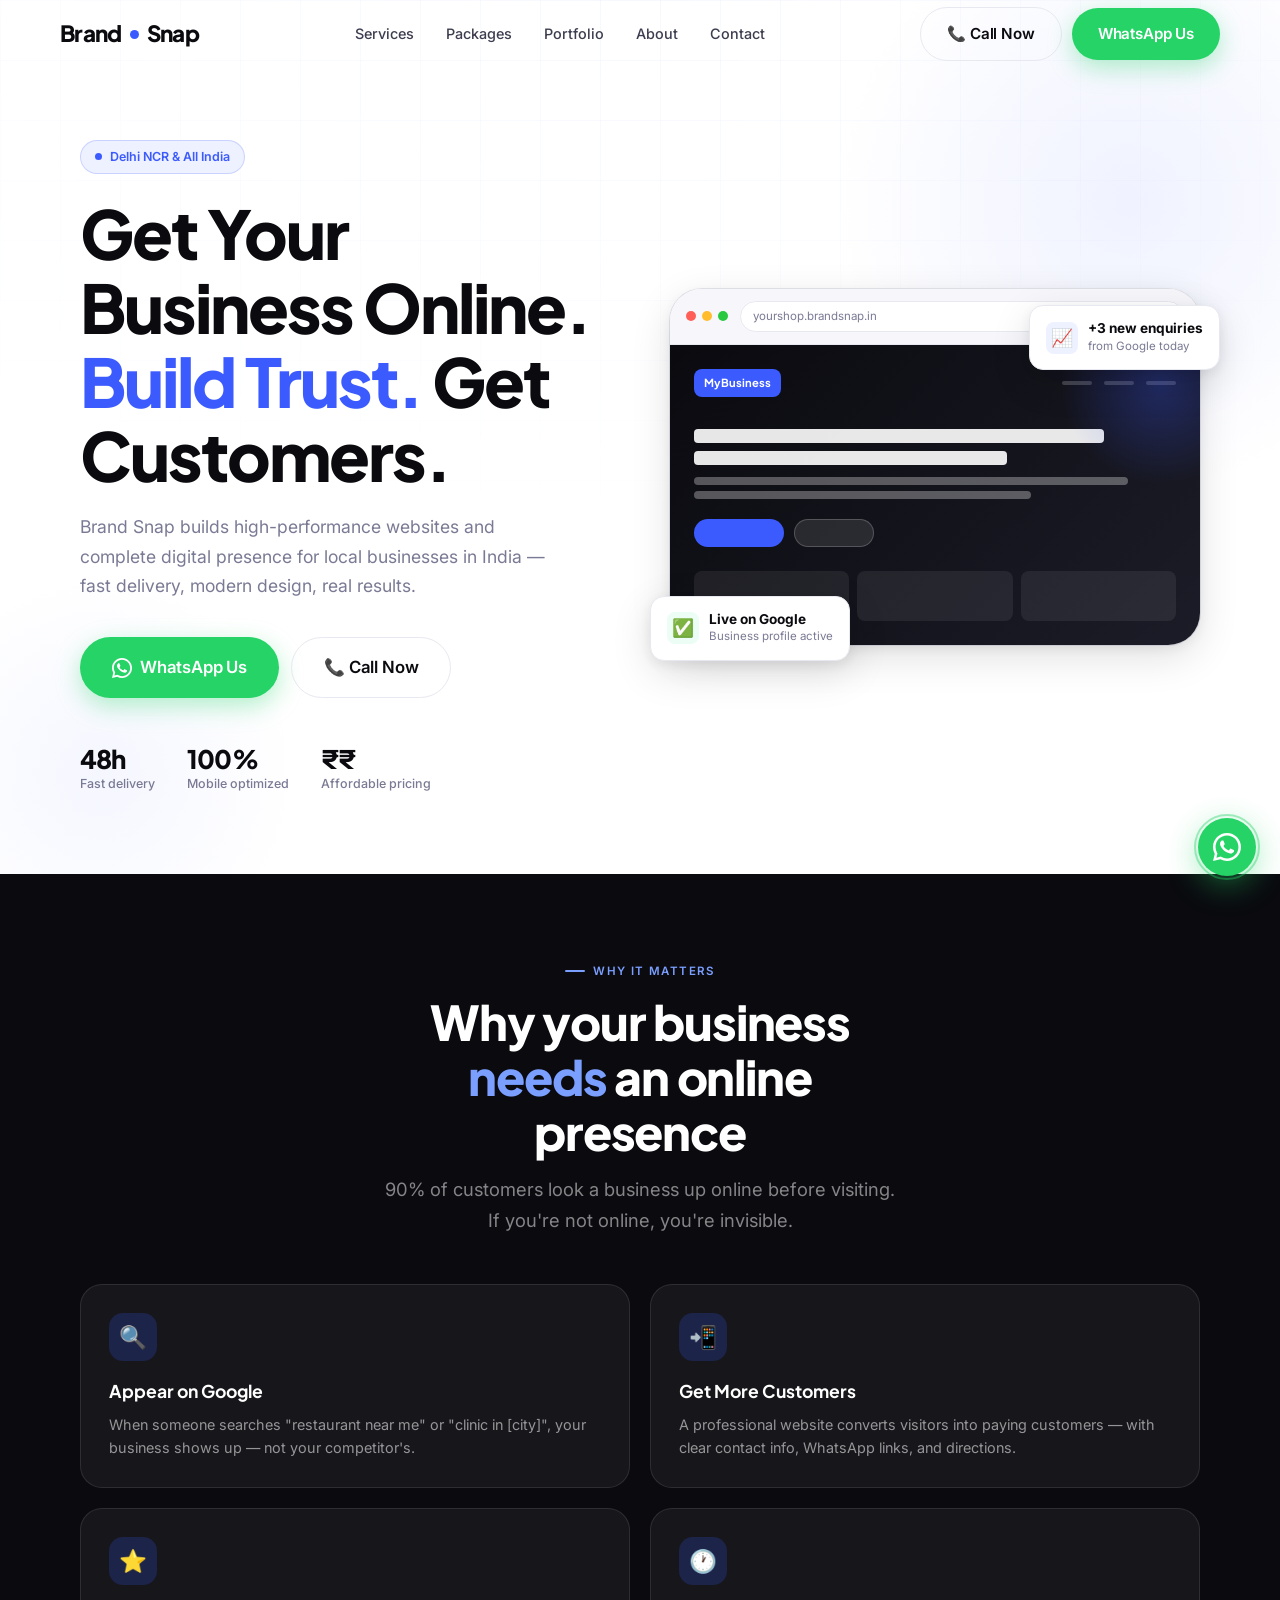
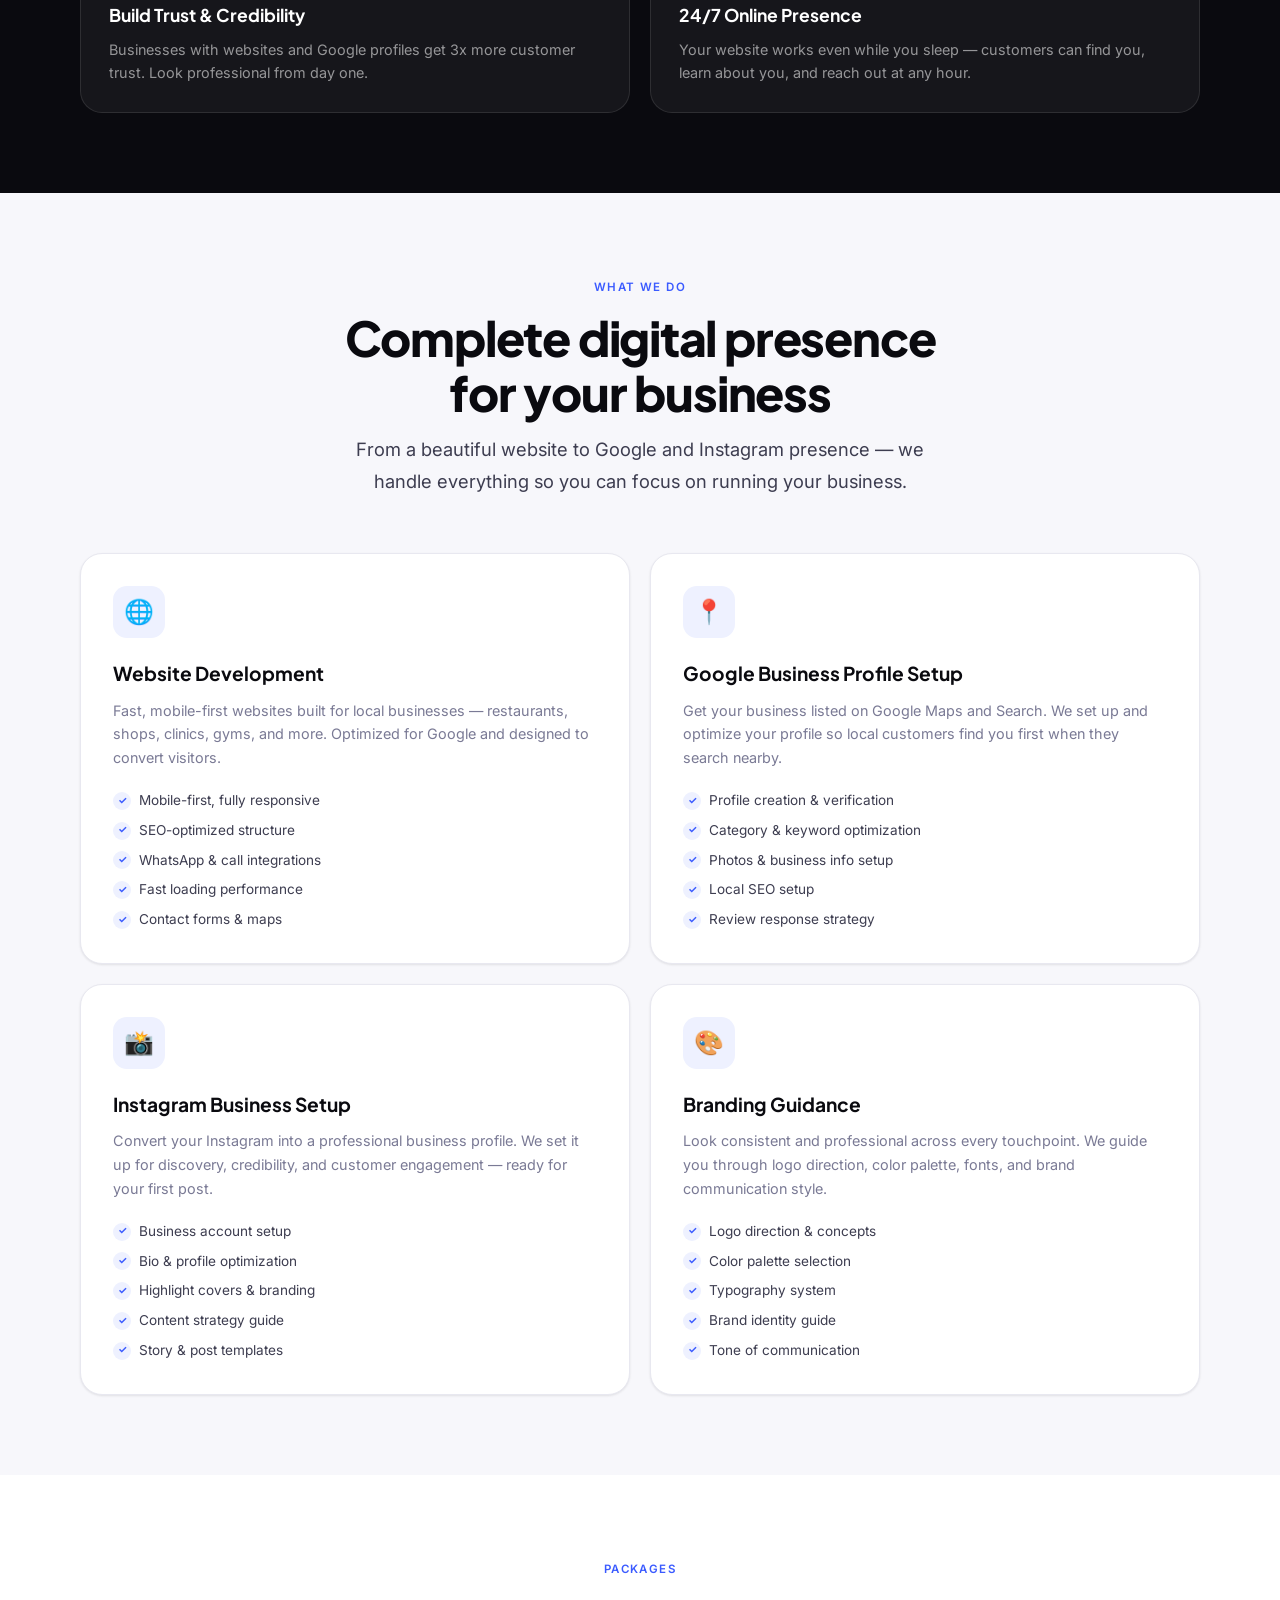
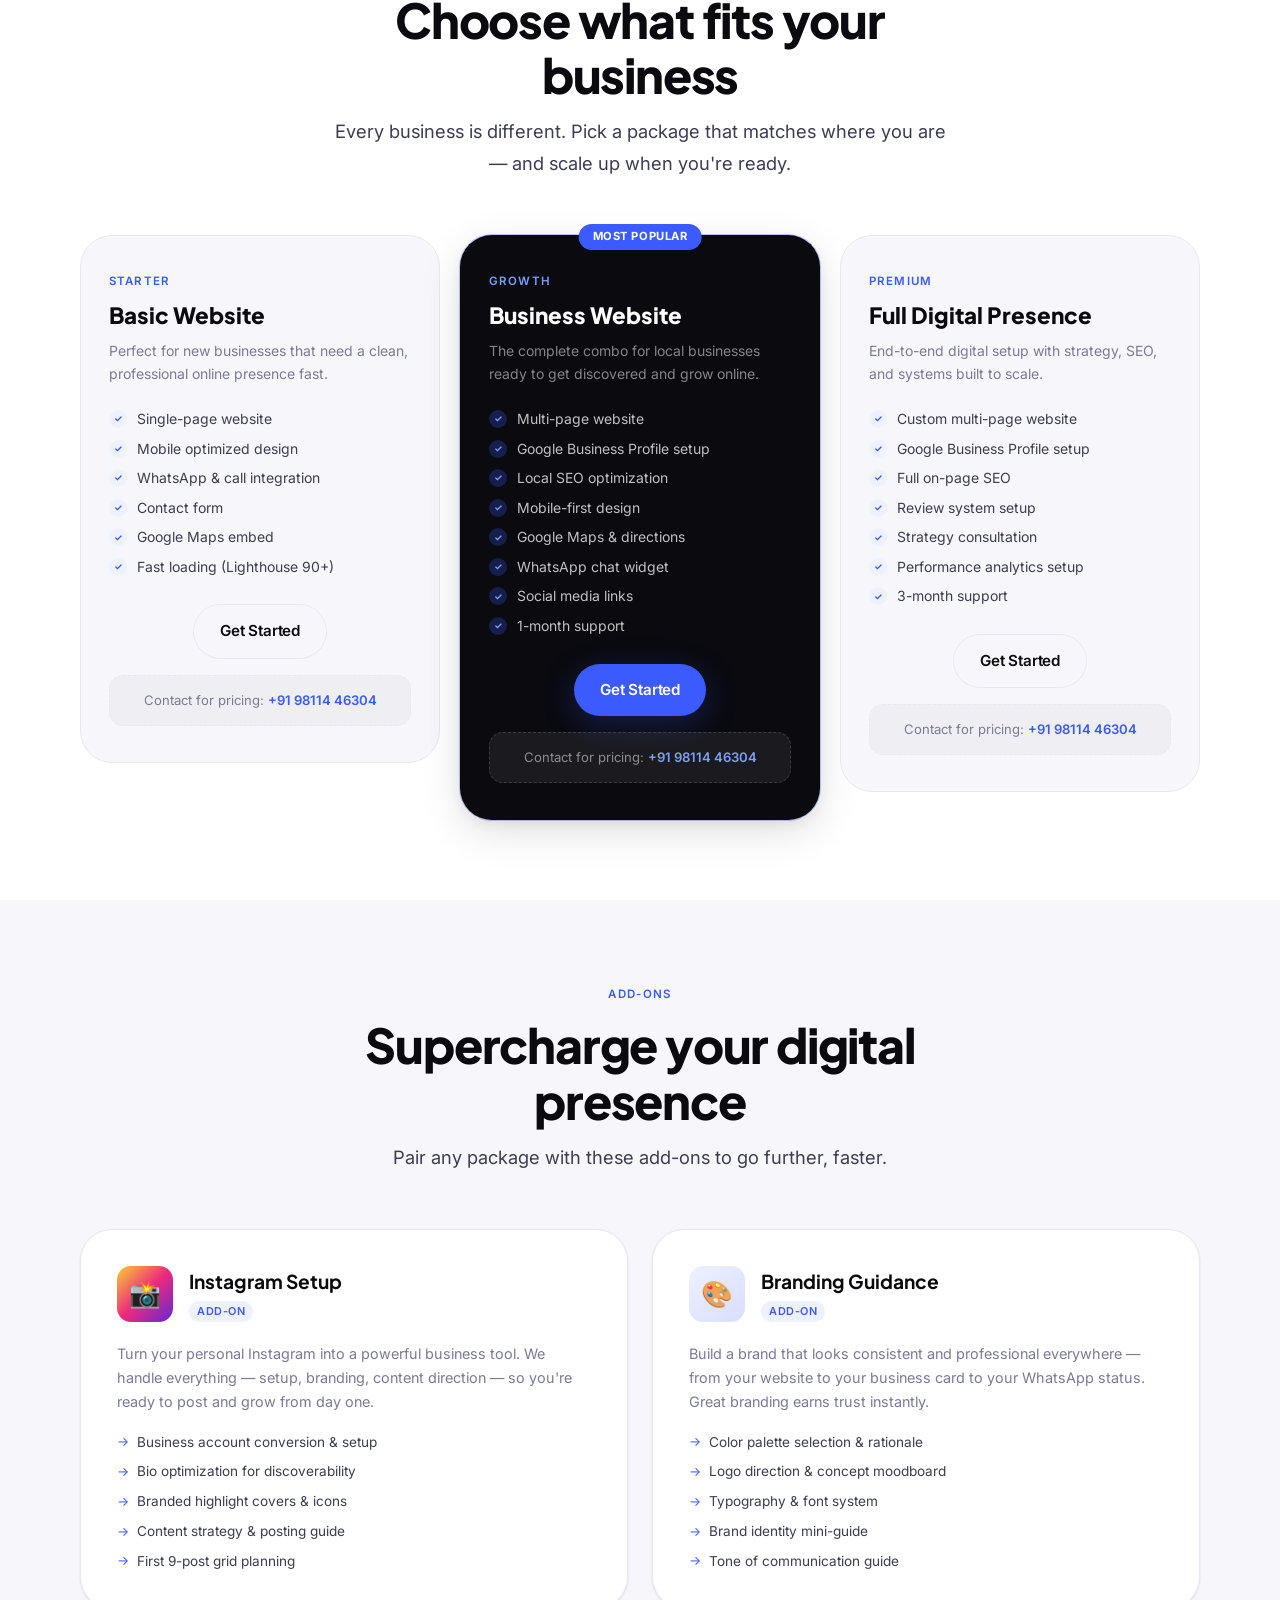
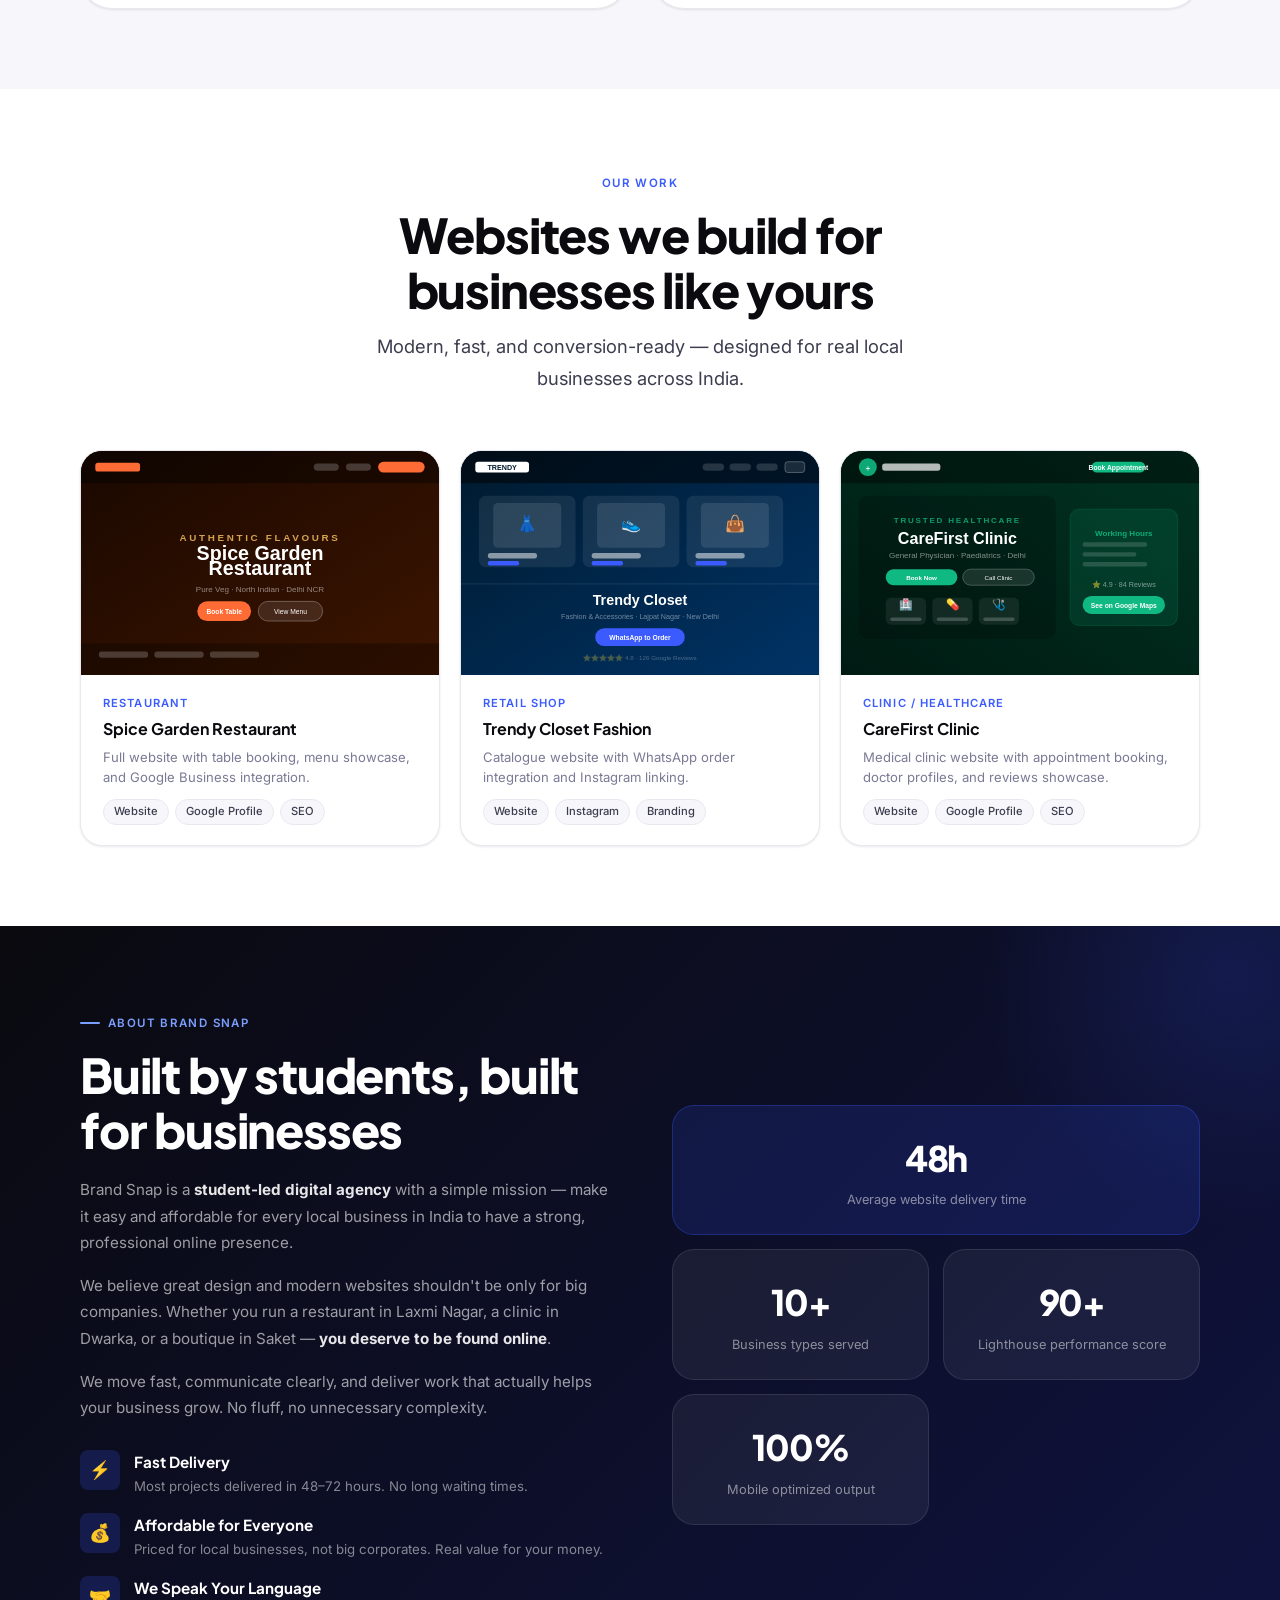
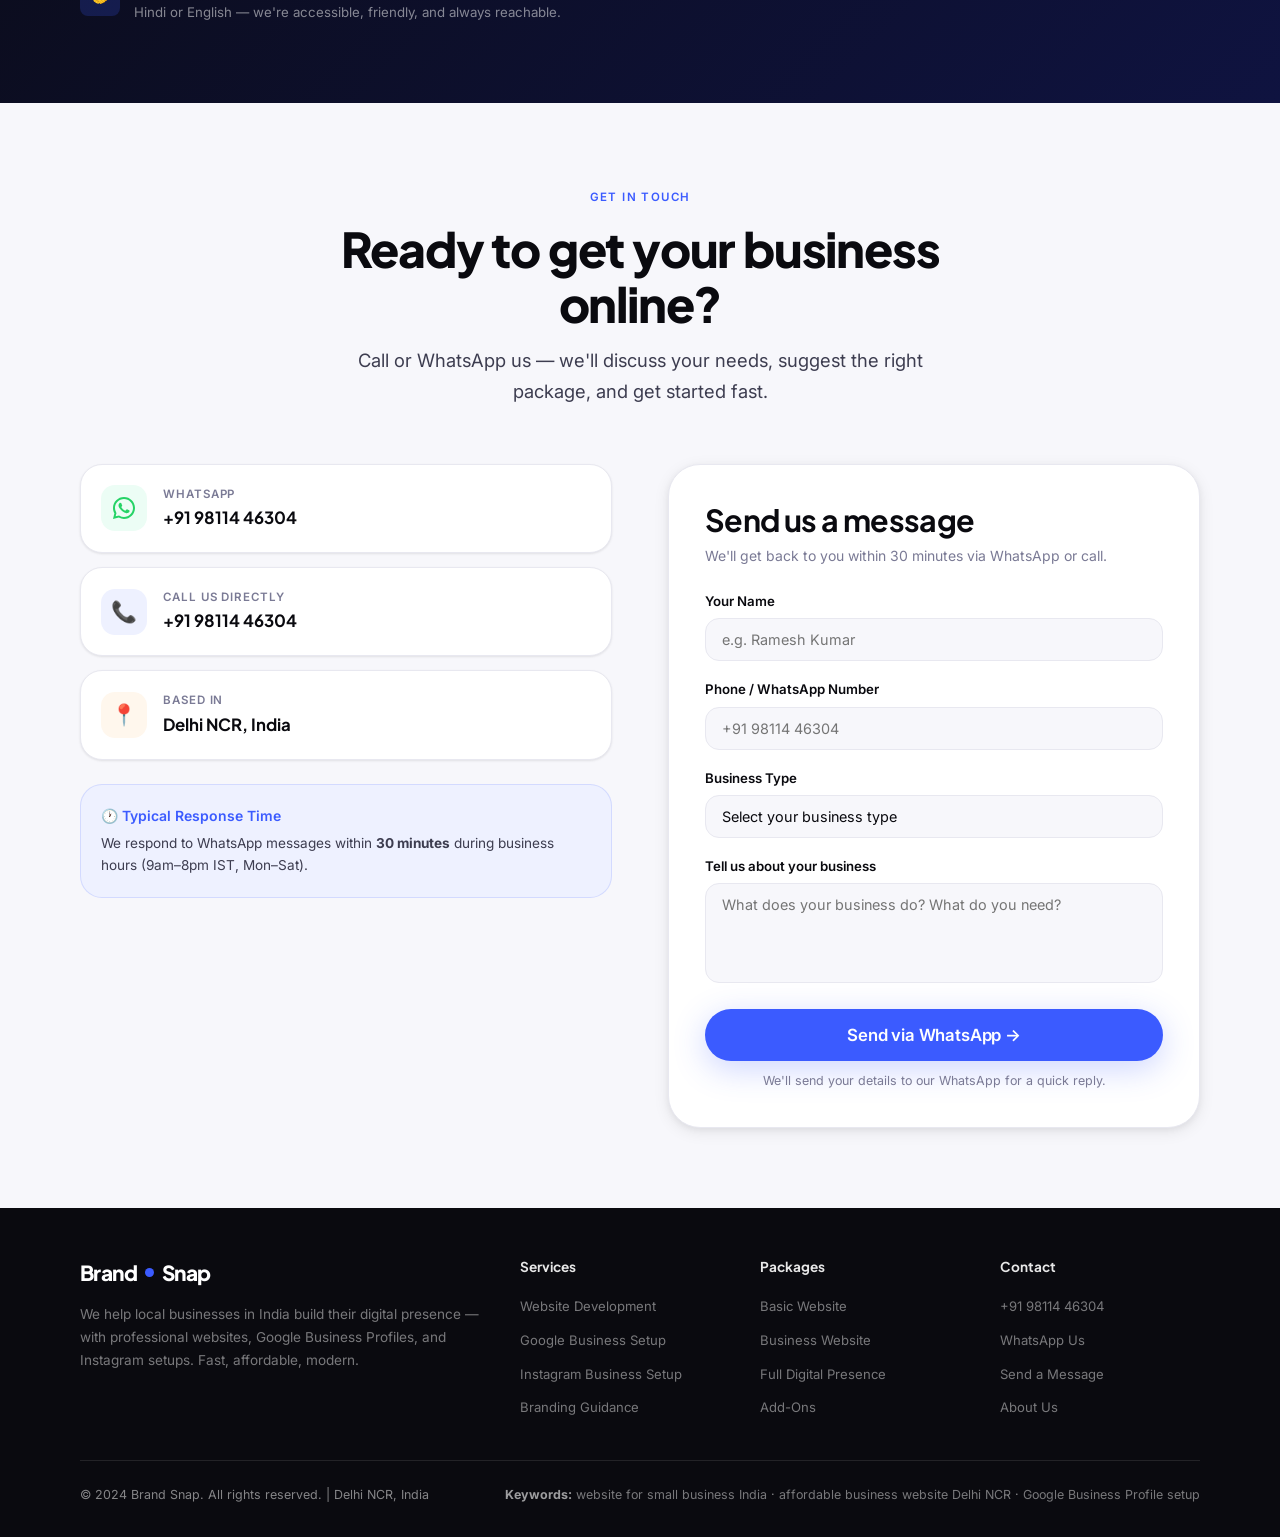
==== index.html @ 5f02658b "initial commit" ====
<!DOCTYPE html>
<html lang="en">
<head>
  <meta charset="UTF-8" />
  <meta name="viewport" content="width=device-width, initial-scale=1.0" />
  <meta http-equiv="X-UA-Compatible" content="IE=edge" />

  <!-- SEO Meta Tags -->
  <title>Brand Snap | Affordable Websites & Digital Presence for Local Businesses in India</title>
  <meta name="description" content="Brand Snap builds high-performance websites, Google Business Profiles, and Instagram setups for local businesses in Delhi NCR and across India. Affordable, fast, and modern. Call +91 98114 46304." />
  <meta name="keywords" content="website for small business India, affordable business website Delhi NCR, create website for shop online India, Google business profile setup service, Instagram setup for business India, local business website agency, website design Delhi, small business website India" />
  <meta name="author" content="Brand Snap" />
  <meta name="robots" content="index, follow" />
  <link rel="canonical" href="https://brandsnap.in/" />

  <!-- Open Graph -->
  <meta property="og:title" content="Brand Snap | Websites & Digital Presence for Local Businesses" />
  <meta property="og:description" content="Get your business online with a professional website, Google Business Profile, and Instagram setup. Serving local businesses across India." />
  <meta property="og:type" content="website" />
  <meta property="og:url" content="https://brandsnap.in/" />
  <meta property="og:locale" content="en_IN" />

  <!-- Twitter Card -->
  <meta name="twitter:card" content="summary_large_image" />
  <meta name="twitter:title" content="Brand Snap | Digital Presence for Local Businesses India" />
  <meta name="twitter:description" content="Professional websites & digital presence for local businesses. Delhi NCR & all India." />

  <!-- Preconnect for performance -->
  <link rel="preconnect" href="https://fonts.googleapis.com" />
  <link rel="preconnect" href="https://fonts.gstatic.com" crossorigin />
  <link href="https://fonts.googleapis.com/css2?family=Inter:wght@400;500;600;700;800;900&family=Plus+Jakarta+Sans:wght@400;500;600;700;800&display=swap" rel="stylesheet" />

  <!-- Schema Markup: LocalBusiness + Service -->
  <script type="application/ld+json">
  {
    "@context": "https://schema.org",
    "@graph": [
      {
        "@type": "LocalBusiness",
        "@id": "https://brandsnap.in/#business",
        "name": "Brand Snap",
        "description": "Digital agency helping local businesses in India get online with websites, Google Business Profiles, and Instagram setups.",
        "url": "https://brandsnap.in",
        "telephone": "+919811446304",
        "address": {
          "@type": "PostalAddress",
          "addressLocality": "Delhi",
          "addressRegion": "Delhi",
          "addressCountry": "IN"
        },
        "areaServed": {
          "@type": "Country",
          "name": "India"
        },
        "priceRange": "₹₹",
        "sameAs": ["https://wa.me/919811446304"]
      },
      {
        "@type": "Service",
        "name": "Website Development for Small Businesses",
        "provider": {"@id": "https://brandsnap.in/#business"},
        "areaServed": "India",
        "description": "Affordable, mobile-first websites for local businesses, shops, clinics, restaurants and more."
      },
      {
        "@type": "Service",
        "name": "Google Business Profile Setup",
        "provider": {"@id": "https://brandsnap.in/#business"},
        "areaServed": "India",
        "description": "Complete Google Business Profile setup and optimization for local discovery."
      }
    ]
  }
  </script>

  <style>
    /* ===== DESIGN TOKENS ===== */
    :root {
      --ink: #0A0A0F;
      --ink-soft: #1C1C28;
      --body-text: #3D3D50;
      --muted: #7A7A95;
      --border: #E8E8F0;
      --surface: #F7F7FB;
      --white: #FFFFFF;

      /* Accent: electric indigo-blue */
      --accent: #3B5BFF;
      --accent-hover: #2B49E8;
      --accent-light: #EEF1FF;
      --accent-glow: rgba(59,91,255,0.15);

      /* Green for WhatsApp */
      --wa-green: #25D366;
      --wa-green-dark: #128C7E;

      --radius-sm: 8px;
      --radius-md: 14px;
      --radius-lg: 22px;
      --radius-xl: 32px;
      --radius-full: 999px;

      --shadow-sm: 0 1px 3px rgba(10,10,15,0.06), 0 1px 2px rgba(10,10,15,0.04);
      --shadow-md: 0 4px 16px rgba(10,10,15,0.08), 0 2px 6px rgba(10,10,15,0.05);
      --shadow-lg: 0 12px 40px rgba(10,10,15,0.12), 0 4px 12px rgba(10,10,15,0.06);
      --shadow-accent: 0 8px 32px rgba(59,91,255,0.25);

      --font-display: 'Plus Jakarta Sans', sans-serif;
      --font-body: 'Inter', sans-serif;

      --transition: 0.22s cubic-bezier(0.4,0,0.2,1);
    }

    /* ===== RESET & BASE ===== */
    *, *::before, *::after { box-sizing: border-box; margin: 0; padding: 0; }

    html {
      scroll-behavior: smooth;
      -webkit-text-size-adjust: 100%;
      font-size: 16px;
    }

    body {
      font-family: var(--font-body);
      color: var(--body-text);
      background: var(--white);
      line-height: 1.6;
      -webkit-font-smoothing: antialiased;
      overflow-x: hidden;
    }

    img {
      max-width: 100%;
      height: auto;
      display: block;
    }

    a { color: inherit; text-decoration: none; }

    /* ===== TYPOGRAPHY ===== */
    .display-xl {
      font-family: var(--font-display);
      font-size: clamp(2.4rem, 5.5vw, 4.2rem);
      font-weight: 800;
      line-height: 1.1;
      letter-spacing: -0.03em;
      color: var(--ink);
    }

    .display-lg {
      font-family: var(--font-display);
      font-size: clamp(1.9rem, 4vw, 3rem);
      font-weight: 800;
      line-height: 1.15;
      letter-spacing: -0.025em;
      color: var(--ink);
    }

    .display-md {
      font-family: var(--font-display);
      font-size: clamp(1.4rem, 2.5vw, 1.9rem);
      font-weight: 700;
      line-height: 1.25;
      letter-spacing: -0.02em;
      color: var(--ink);
    }

    .section-eyebrow {
      font-family: var(--font-body);
      font-size: 0.72rem;
      font-weight: 600;
      letter-spacing: 0.12em;
      text-transform: uppercase;
      color: var(--accent);
      display: inline-flex;
      align-items: center;
      gap: 8px;
      margin-bottom: 14px;
    }

    .section-eyebrow::before {
      content: '';
      width: 20px;
      height: 2px;
      background: var(--accent);
      border-radius: 2px;
      flex-shrink: 0;
    }

    p.lead {
      font-size: clamp(1rem, 1.8vw, 1.15rem);
      line-height: 1.7;
      color: var(--body-text);
    }

    /* ===== LAYOUT ===== */
    .container {
      width: 100%;
      max-width: 1160px;
      margin: 0 auto;
      padding: 0 20px;
    }

    section { padding: 80px 0; }

    @media (max-width: 768px) {
      section { padding: 56px 0; }
    }

    /* ===== BUTTONS ===== */
    .btn {
      display: inline-flex;
      align-items: center;
      justify-content: center;
      gap: 8px;
      font-family: var(--font-body);
      font-size: 0.95rem;
      font-weight: 600;
      padding: 14px 26px;
      border-radius: var(--radius-full);
      border: none;
      cursor: pointer;
      transition: all var(--transition);
      white-space: nowrap;
      text-decoration: none;
      letter-spacing: -0.01em;
    }

    .btn-primary {
      background: var(--accent);
      color: var(--white);
      box-shadow: var(--shadow-accent);
    }

    .btn-primary:hover {
      background: var(--accent-hover);
      transform: translateY(-2px);
      box-shadow: 0 12px 40px rgba(59,91,255,0.35);
    }

    .btn-whatsapp {
      background: var(--wa-green);
      color: var(--white);
      box-shadow: 0 8px 24px rgba(37,211,102,0.35);
    }

    .btn-whatsapp:hover {
      background: var(--wa-green-dark);
      transform: translateY(-2px);
      box-shadow: 0 12px 36px rgba(37,211,102,0.45);
    }

    .btn-outline {
      background: transparent;
      color: var(--ink);
      border: 1.5px solid var(--border);
    }

    .btn-outline:hover {
      border-color: var(--accent);
      color: var(--accent);
      background: var(--accent-light);
    }

    .btn-lg {
      font-size: 1.05rem;
      padding: 16px 32px;
    }

    /* ===== NAVBAR ===== */
    #navbar {
      position: fixed;
      top: 0;
      left: 0;
      right: 0;
      z-index: 1000;
      padding: 0 20px;
      transition: all var(--transition);
    }

    #navbar.scrolled {
      background: rgba(255,255,255,0.92);
      backdrop-filter: blur(16px);
      -webkit-backdrop-filter: blur(16px);
      border-bottom: 1px solid var(--border);
      box-shadow: var(--shadow-sm);
    }

    .nav-inner {
      max-width: 1160px;
      margin: 0 auto;
      height: 68px;
      display: flex;
      align-items: center;
      justify-content: space-between;
      gap: 24px;
    }

    .nav-logo {
      font-family: var(--font-display);
      font-size: 1.4rem;
      font-weight: 800;
      color: var(--ink);
      letter-spacing: -0.03em;
      display: flex;
      align-items: center;
      gap: 8px;
    }

    .nav-logo .logo-dot {
      width: 9px;
      height: 9px;
      background: var(--accent);
      border-radius: 50%;
      display: inline-block;
    }

    .nav-links {
      display: flex;
      align-items: center;
      gap: 4px;
      list-style: none;
    }

    .nav-links a {
      font-size: 0.9rem;
      font-weight: 500;
      color: var(--body-text);
      padding: 8px 14px;
      border-radius: var(--radius-full);
      transition: all var(--transition);
    }

    .nav-links a:hover {
      color: var(--ink);
      background: var(--surface);
    }

    .nav-cta {
      display: flex;
      align-items: center;
      gap: 10px;
    }

    .hamburger {
      display: none;
      flex-direction: column;
      gap: 5px;
      cursor: pointer;
      padding: 8px;
      border-radius: var(--radius-sm);
      background: none;
      border: none;
    }

    .hamburger span {
      width: 22px;
      height: 2px;
      background: var(--ink);
      border-radius: 2px;
      transition: all var(--transition);
      display: block;
    }

    .mobile-menu {
      display: none;
      position: fixed;
      top: 68px;
      left: 0;
      right: 0;
      background: rgba(255,255,255,0.97);
      backdrop-filter: blur(20px);
      border-bottom: 1px solid var(--border);
      padding: 16px 20px 24px;
      z-index: 999;
      flex-direction: column;
      gap: 4px;
      box-shadow: var(--shadow-lg);
    }

    .mobile-menu.open { display: flex; }

    .mobile-menu a {
      font-size: 1rem;
      font-weight: 500;
      color: var(--body-text);
      padding: 12px 16px;
      border-radius: var(--radius-md);
      transition: all var(--transition);
    }

    .mobile-menu a:hover {
      background: var(--surface);
      color: var(--ink);
    }

    .mobile-menu .mobile-ctas {
      display: flex;
      gap: 10px;
      margin-top: 12px;
    }

    .mobile-menu .mobile-ctas .btn { flex: 1; justify-content: center; }

    @media (max-width: 900px) {
      .nav-links, .nav-cta { display: none; }
      .hamburger { display: flex; }
    }

    /* ===== HERO ===== */
    #hero {
      padding: 140px 0 80px;
      background: var(--white);
      position: relative;
      overflow: hidden;
    }

    .hero-bg {
      position: absolute;
      inset: 0;
      overflow: hidden;
      pointer-events: none;
      z-index: 0;
    }

    .hero-blob-1 {
      position: absolute;
      width: 600px;
      height: 600px;
      background: radial-gradient(circle, rgba(59,91,255,0.08) 0%, transparent 70%);
      top: -100px;
      right: -150px;
      border-radius: 50%;
    }

    .hero-blob-2 {
      position: absolute;
      width: 400px;
      height: 400px;
      background: radial-gradient(circle, rgba(59,91,255,0.05) 0%, transparent 70%);
      bottom: -100px;
      left: -100px;
      border-radius: 50%;
    }

    .hero-grid-lines {
      position: absolute;
      inset: 0;
      background-image:
        linear-gradient(rgba(59,91,255,0.04) 1px, transparent 1px),
        linear-gradient(90deg, rgba(59,91,255,0.04) 1px, transparent 1px);
      background-size: 60px 60px;
      mask-image: radial-gradient(ellipse 80% 60% at 50% 0%, black 0%, transparent 100%);
    }

    .hero-inner {
      position: relative;
      z-index: 1;
      display: grid;
      grid-template-columns: 1fr 1fr;
      gap: 60px;
      align-items: center;
    }

    .hero-badge {
      display: inline-flex;
      align-items: center;
      gap: 8px;
      background: var(--accent-light);
      border: 1px solid rgba(59,91,255,0.2);
      border-radius: var(--radius-full);
      padding: 6px 14px;
      font-size: 0.78rem;
      font-weight: 600;
      color: var(--accent);
      margin-bottom: 22px;
    }

    .hero-badge .pulse {
      width: 7px;
      height: 7px;
      background: var(--accent);
      border-radius: 50%;
      animation: pulse 2s infinite;
    }

    @keyframes pulse {
      0%, 100% { opacity: 1; transform: scale(1); }
      50% { opacity: 0.5; transform: scale(0.85); }
    }

    .hero-title {
      margin-bottom: 20px;
    }

    .hero-title .accent-word {
      color: var(--accent);
      position: relative;
    }

    .hero-sub {
      font-size: clamp(1rem, 1.6vw, 1.1rem);
      color: var(--muted);
      line-height: 1.7;
      margin-bottom: 36px;
      max-width: 480px;
    }

    .hero-ctas {
      display: flex;
      gap: 12px;
      flex-wrap: wrap;
      margin-bottom: 48px;
    }

    .hero-stats {
      display: flex;
      gap: 32px;
      flex-wrap: wrap;
    }

    .hero-stat { }

    .hero-stat .stat-num {
      font-family: var(--font-display);
      font-size: 1.6rem;
      font-weight: 800;
      color: var(--ink);
      letter-spacing: -0.03em;
      line-height: 1;
    }

    .hero-stat .stat-label {
      font-size: 0.78rem;
      color: var(--muted);
      font-weight: 500;
      margin-top: 2px;
    }

    /* Hero Visual */
    .hero-visual {
      position: relative;
    }

    .hero-mockup {
      background: var(--white);
      border-radius: var(--radius-xl);
      box-shadow: var(--shadow-lg), 0 0 0 1px var(--border);
      overflow: hidden;
      position: relative;
    }

    .mockup-browser-bar {
      background: var(--surface);
      border-bottom: 1px solid var(--border);
      padding: 12px 16px;
      display: flex;
      align-items: center;
      gap: 12px;
    }

    .browser-dots {
      display: flex;
      gap: 6px;
    }

    .browser-dots span {
      width: 10px;
      height: 10px;
      border-radius: 50%;
    }

    .browser-dots .dot-r { background: #FF5F57; }
    .browser-dots .dot-y { background: #FFBD2E; }
    .browser-dots .dot-g { background: #28C840; }

    .browser-url {
      flex: 1;
      background: var(--white);
      border-radius: var(--radius-full);
      border: 1px solid var(--border);
      padding: 5px 12px;
      font-size: 0.72rem;
      color: var(--muted);
      font-family: var(--font-body);
    }

    .mockup-content {
      padding: 24px;
      background: linear-gradient(135deg, #0A0A0F 0%, #1C1C28 100%);
      min-height: 280px;
      position: relative;
      overflow: hidden;
    }

    .mockup-content::before {
      content: '';
      position: absolute;
      top: -60px;
      right: -60px;
      width: 200px;
      height: 200px;
      background: radial-gradient(circle, rgba(59,91,255,0.3) 0%, transparent 70%);
      border-radius: 50%;
    }

    .mock-nav {
      display: flex;
      justify-content: space-between;
      align-items: center;
      margin-bottom: 32px;
    }

    .mock-logo-box {
      background: var(--accent);
      color: white;
      font-size: 0.7rem;
      font-weight: 700;
      padding: 5px 10px;
      border-radius: var(--radius-sm);
      font-family: var(--font-display);
    }

    .mock-nav-links {
      display: flex;
      gap: 12px;
    }

    .mock-nav-links span {
      width: 30px;
      height: 4px;
      background: rgba(255,255,255,0.2);
      border-radius: 2px;
      display: block;
    }

    .mock-hero-text {
      margin-bottom: 20px;
    }

    .mock-h1 {
      background: rgba(255,255,255,0.9);
      height: 14px;
      border-radius: 4px;
      margin-bottom: 8px;
      width: 85%;
    }

    .mock-h1-2 {
      background: rgba(255,255,255,0.9);
      height: 14px;
      border-radius: 4px;
      margin-bottom: 8px;
      width: 65%;
    }

    .mock-sub {
      background: rgba(255,255,255,0.3);
      height: 8px;
      border-radius: 4px;
      margin-bottom: 6px;
      width: 90%;
    }

    .mock-sub-2 {
      background: rgba(255,255,255,0.3);
      height: 8px;
      border-radius: 4px;
      width: 70%;
    }

    .mock-btns {
      display: flex;
      gap: 10px;
      margin-top: 20px;
    }

    .mock-btn-1 {
      background: var(--accent);
      height: 28px;
      width: 90px;
      border-radius: var(--radius-full);
    }

    .mock-btn-2 {
      background: rgba(255,255,255,0.1);
      border: 1px solid rgba(255,255,255,0.2);
      height: 28px;
      width: 80px;
      border-radius: var(--radius-full);
    }

    .floating-card {
      position: absolute;
      background: var(--white);
      border-radius: var(--radius-md);
      box-shadow: var(--shadow-lg);
      padding: 14px 16px;
      display: flex;
      align-items: center;
      gap: 10px;
      border: 1px solid var(--border);
    }

    .floating-card-1 {
      bottom: -16px;
      left: -20px;
      font-size: 0.8rem;
    }

    .floating-card-2 {
      top: 16px;
      right: -20px;
      font-size: 0.8rem;
    }

    .fc-icon {
      width: 32px;
      height: 32px;
      border-radius: var(--radius-sm);
      display: flex;
      align-items: center;
      justify-content: center;
      font-size: 1.1rem;
      flex-shrink: 0;
    }

    .fc-icon-green { background: #ECFDF5; }
    .fc-icon-blue { background: var(--accent-light); }

    .fc-text .fc-title {
      font-weight: 700;
      color: var(--ink);
      font-size: 0.85rem;
      line-height: 1.2;
    }

    .fc-text .fc-sub {
      color: var(--muted);
      font-size: 0.72rem;
    }

    @media (max-width: 900px) {
      #hero { padding: 110px 0 60px; }
      .hero-inner {
        grid-template-columns: 1fr;
        gap: 40px;
        text-align: center;
      }
      .hero-sub { margin: 0 auto 32px; }
      .hero-ctas { justify-content: center; }
      .hero-stats { justify-content: center; gap: 24px; }
      .hero-visual { max-width: 520px; margin: 0 auto; }
      .floating-card-1 { bottom: -12px; left: 0; }
      .floating-card-2 { top: 12px; right: 0; }
    }

    @media (max-width: 480px) {
      .floating-card-1, .floating-card-2 { display: none; }
      .hero-ctas { flex-direction: column; }
      .hero-ctas .btn { width: 100%; }
    }

    /* ===== WHY ONLINE SECTION ===== */
    #why {
      background: var(--ink);
      color: var(--white);
    }

    #why .section-eyebrow { color: #7B9FFF; }
    #why .section-eyebrow::before { background: #7B9FFF; }
    #why .display-lg { color: var(--white); }

    .why-grid {
      display: grid;
      grid-template-columns: repeat(2, 1fr);
      gap: 20px;
      margin-top: 48px;
    }

    .why-card {
      background: rgba(255,255,255,0.05);
      border: 1px solid rgba(255,255,255,0.1);
      border-radius: var(--radius-lg);
      padding: 28px;
      transition: all var(--transition);
    }

    .why-card:hover {
      background: rgba(59,91,255,0.1);
      border-color: rgba(59,91,255,0.3);
      transform: translateY(-4px);
    }

    .why-icon {
      width: 48px;
      height: 48px;
      background: rgba(59,91,255,0.2);
      border-radius: var(--radius-md);
      display: flex;
      align-items: center;
      justify-content: center;
      font-size: 1.4rem;
      margin-bottom: 16px;
    }

    .why-card h3 {
      font-family: var(--font-display);
      font-size: 1.1rem;
      font-weight: 700;
      color: var(--white);
      margin-bottom: 8px;
    }

    .why-card p {
      font-size: 0.9rem;
      color: rgba(255,255,255,0.55);
      line-height: 1.6;
    }

    @media (max-width: 640px) {
      .why-grid { grid-template-columns: 1fr; gap: 14px; }
    }

    /* ===== SERVICES ===== */
    #services { background: var(--surface); }

    .section-header {
      text-align: center;
      max-width: 620px;
      margin: 0 auto 56px;
    }

    .section-header .section-eyebrow {
      justify-content: center;
    }

    .section-header .section-eyebrow::before { display: none; }

    .section-header .display-lg { margin-bottom: 14px; }

    .services-grid {
      display: grid;
      grid-template-columns: repeat(2, 1fr);
      gap: 20px;
    }

    .service-card {
      background: var(--white);
      border-radius: var(--radius-lg);
      padding: 32px;
      border: 1px solid var(--border);
      box-shadow: var(--shadow-sm);
      transition: all var(--transition);
      position: relative;
      overflow: hidden;
    }

    .service-card::before {
      content: '';
      position: absolute;
      top: 0;
      left: 0;
      right: 0;
      height: 3px;
      background: var(--accent);
      opacity: 0;
      transition: opacity var(--transition);
    }

    .service-card:hover {
      box-shadow: var(--shadow-lg);
      transform: translateY(-6px);
      border-color: rgba(59,91,255,0.15);
    }

    .service-card:hover::before { opacity: 1; }

    .service-icon {
      width: 52px;
      height: 52px;
      background: var(--accent-light);
      border-radius: var(--radius-md);
      display: flex;
      align-items: center;
      justify-content: center;
      font-size: 1.5rem;
      margin-bottom: 20px;
    }

    .service-card h3 {
      font-family: var(--font-display);
      font-size: 1.2rem;
      font-weight: 700;
      color: var(--ink);
      margin-bottom: 10px;
    }

    .service-card p {
      font-size: 0.9rem;
      color: var(--muted);
      line-height: 1.65;
      margin-bottom: 20px;
    }

    .service-features {
      list-style: none;
      display: flex;
      flex-direction: column;
      gap: 8px;
    }

    .service-features li {
      display: flex;
      align-items: center;
      gap: 8px;
      font-size: 0.85rem;
      color: var(--body-text);
    }

    .service-features li::before {
      content: '✓';
      width: 18px;
      height: 18px;
      background: var(--accent-light);
      color: var(--accent);
      border-radius: 50%;
      display: flex;
      align-items: center;
      justify-content: center;
      font-size: 0.65rem;
      font-weight: 700;
      flex-shrink: 0;
    }

    @media (max-width: 640px) {
      .services-grid { grid-template-columns: 1fr; }
    }

    /* ===== PACKAGES ===== */
    #packages { background: var(--white); }

    .packages-grid {
      display: grid;
      grid-template-columns: repeat(3, 1fr);
      gap: 20px;
      align-items: start;
    }

    .package-card {
      background: var(--surface);
      border-radius: var(--radius-xl);
      padding: 36px 28px;
      border: 1.5px solid var(--border);
      transition: all var(--transition);
      position: relative;
    }

    .package-card.featured {
      background: var(--ink);
      border-color: transparent;
      box-shadow: var(--shadow-lg), 0 0 0 1px rgba(59,91,255,0.3);
      transform: scale(1.04);
    }

    .package-card:not(.featured):hover {
      box-shadow: var(--shadow-md);
      transform: translateY(-4px);
      border-color: rgba(59,91,255,0.2);
    }

    .package-badge {
      position: absolute;
      top: -12px;
      left: 50%;
      transform: translateX(-50%);
      background: var(--accent);
      color: white;
      font-size: 0.7rem;
      font-weight: 700;
      padding: 4px 14px;
      border-radius: var(--radius-full);
      white-space: nowrap;
      letter-spacing: 0.05em;
      text-transform: uppercase;
    }

    .package-tier {
      font-size: 0.72rem;
      font-weight: 600;
      letter-spacing: 0.1em;
      text-transform: uppercase;
      color: var(--accent);
      margin-bottom: 8px;
    }

    .package-card.featured .package-tier { color: #7B9FFF; }

    .package-card h3 {
      font-family: var(--font-display);
      font-size: 1.4rem;
      font-weight: 800;
      color: var(--ink);
      margin-bottom: 6px;
    }

    .package-card.featured h3 { color: var(--white); }

    .package-desc {
      font-size: 0.875rem;
      color: var(--muted);
      margin-bottom: 24px;
      line-height: 1.6;
    }

    .package-card.featured .package-desc { color: rgba(255,255,255,0.5); }

    .package-features {
      list-style: none;
      display: flex;
      flex-direction: column;
      gap: 10px;
      margin-bottom: 28px;
    }

    .package-features li {
      display: flex;
      align-items: flex-start;
      gap: 10px;
      font-size: 0.875rem;
      color: var(--body-text);
      line-height: 1.4;
    }

    .package-card.featured .package-features li { color: rgba(255,255,255,0.75); }

    .pkg-check {
      width: 18px;
      height: 18px;
      background: var(--accent-light);
      color: var(--accent);
      border-radius: 50%;
      display: flex;
      align-items: center;
      justify-content: center;
      font-size: 0.6rem;
      font-weight: 700;
      flex-shrink: 0;
      margin-top: 1px;
    }

    .package-card.featured .pkg-check {
      background: rgba(59,91,255,0.25);
      color: #7B9FFF;
    }

    .package-cta {
      font-size: 0.82rem;
      color: var(--muted);
      text-align: center;
      padding: 14px 20px;
      background: rgba(0,0,0,0.03);
      border-radius: var(--radius-md);
      border: 1px dashed var(--border);
    }

    .package-card.featured .package-cta {
      background: rgba(255,255,255,0.07);
      border-color: rgba(255,255,255,0.15);
      color: rgba(255,255,255,0.5);
    }

    .package-cta a {
      color: var(--accent);
      font-weight: 600;
    }

    .package-card.featured .package-cta a { color: #7B9FFF; }

    .pkg-btn {
      display: flex;
      width: 100%;
      justify-content: center;
      margin-bottom: 16px;
    }

    @media (max-width: 900px) {
      .packages-grid { grid-template-columns: 1fr; }
      .package-card.featured { transform: scale(1); }
    }

    /* ===== ADD-ONS ===== */
    #addons { background: var(--surface); }

    .addons-grid {
      display: grid;
      grid-template-columns: repeat(2, 1fr);
      gap: 24px;
    }

    .addon-card {
      background: var(--white);
      border-radius: var(--radius-xl);
      padding: 36px;
      border: 1px solid var(--border);
      box-shadow: var(--shadow-sm);
      transition: all var(--transition);
    }

    .addon-card:hover {
      box-shadow: var(--shadow-md);
      transform: translateY(-4px);
    }

    .addon-header {
      display: flex;
      align-items: center;
      gap: 16px;
      margin-bottom: 20px;
    }

    .addon-icon {
      width: 56px;
      height: 56px;
      border-radius: var(--radius-md);
      display: flex;
      align-items: center;
      justify-content: center;
      font-size: 1.6rem;
      flex-shrink: 0;
    }

    .addon-icon-insta { background: linear-gradient(135deg, #f9ce34, #ee2a7b, #6228d7); }
    .addon-icon-brand { background: linear-gradient(135deg, var(--accent-light), rgba(59,91,255,0.2)); }

    .addon-header-text h3 {
      font-family: var(--font-display);
      font-size: 1.2rem;
      font-weight: 700;
      color: var(--ink);
    }

    .addon-badge {
      display: inline-block;
      background: var(--accent-light);
      color: var(--accent);
      font-size: 0.68rem;
      font-weight: 600;
      padding: 2px 8px;
      border-radius: var(--radius-full);
      letter-spacing: 0.05em;
      text-transform: uppercase;
      margin-top: 3px;
    }

    .addon-card p {
      font-size: 0.9rem;
      color: var(--muted);
      line-height: 1.65;
      margin-bottom: 18px;
    }

    .addon-features {
      list-style: none;
      display: flex;
      flex-direction: column;
      gap: 8px;
    }

    .addon-features li {
      display: flex;
      align-items: center;
      gap: 8px;
      font-size: 0.85rem;
      color: var(--body-text);
    }

    .addon-features li::before {
      content: '→';
      color: var(--accent);
      font-size: 0.8rem;
      flex-shrink: 0;
    }

    @media (max-width: 640px) {
      .addons-grid { grid-template-columns: 1fr; }
    }

    /* ===== PORTFOLIO ===== */
    #portfolio { background: var(--white); }

    .portfolio-grid {
      display: grid;
      grid-template-columns: repeat(3, 1fr);
      gap: 20px;
    }

    .portfolio-card {
      border-radius: var(--radius-lg);
      overflow: hidden;
      border: 1px solid var(--border);
      box-shadow: var(--shadow-sm);
      transition: all var(--transition);
      background: var(--white);
    }

    .portfolio-card:hover {
      box-shadow: var(--shadow-lg);
      transform: translateY(-6px);
    }

    .portfolio-thumb {
      aspect-ratio: 16/10;
      position: relative;
      overflow: hidden;
    }

    /* Illustrated mockup websites as SVG backgrounds */
    .portfolio-thumb-restaurant {
      background: linear-gradient(135deg, #1a0a00 0%, #3d1a00 50%, #1a0a00 100%);
    }

    .portfolio-thumb-shop {
      background: linear-gradient(135deg, #001a2e 0%, #003366 50%, #001a2e 100%);
    }

    .portfolio-thumb-clinic {
      background: linear-gradient(135deg, #001a12 0%, #003322 50%, #001a12 100%);
    }

    .portfolio-thumb svg {
      width: 100%;
      height: 100%;
    }

    .portfolio-info {
      padding: 20px 22px;
    }

    .portfolio-type {
      font-size: 0.7rem;
      font-weight: 600;
      letter-spacing: 0.1em;
      text-transform: uppercase;
      color: var(--accent);
      margin-bottom: 4px;
    }

    .portfolio-info h3 {
      font-family: var(--font-display);
      font-size: 1rem;
      font-weight: 700;
      color: var(--ink);
      margin-bottom: 6px;
    }

    .portfolio-info p {
      font-size: 0.82rem;
      color: var(--muted);
      line-height: 1.5;
    }

    .portfolio-tags {
      display: flex;
      flex-wrap: wrap;
      gap: 6px;
      margin-top: 12px;
    }

    .ptag {
      font-size: 0.7rem;
      font-weight: 500;
      background: var(--surface);
      color: var(--body-text);
      padding: 3px 10px;
      border-radius: var(--radius-full);
      border: 1px solid var(--border);
    }

    @media (max-width: 860px) {
      .portfolio-grid { grid-template-columns: 1fr 1fr; }
    }

    @media (max-width: 560px) {
      .portfolio-grid { grid-template-columns: 1fr; }
    }

    /* ===== ABOUT ===== */
    #about {
      background: linear-gradient(135deg, #0A0A0F 0%, #0F1340 100%);
      color: var(--white);
      overflow: hidden;
      position: relative;
    }

    #about::before {
      content: '';
      position: absolute;
      top: -200px;
      right: -200px;
      width: 500px;
      height: 500px;
      background: radial-gradient(circle, rgba(59,91,255,0.15) 0%, transparent 70%);
      border-radius: 50%;
      pointer-events: none;
    }

    #about .section-eyebrow { color: #7B9FFF; }
    #about .section-eyebrow::before { background: #7B9FFF; }
    #about .display-lg { color: var(--white); }

    .about-inner {
      display: grid;
      grid-template-columns: 1fr 1fr;
      gap: 64px;
      align-items: center;
      position: relative;
      z-index: 1;
    }

    .about-text p {
      color: rgba(255,255,255,0.6);
      line-height: 1.75;
      margin-bottom: 16px;
      font-size: 0.95rem;
    }

    .about-text p strong { color: rgba(255,255,255,0.9); }

    .about-values {
      display: flex;
      flex-direction: column;
      gap: 16px;
      margin-top: 28px;
    }

    .about-value {
      display: flex;
      align-items: flex-start;
      gap: 14px;
    }

    .about-value-icon {
      width: 40px;
      height: 40px;
      background: rgba(59,91,255,0.2);
      border-radius: var(--radius-sm);
      display: flex;
      align-items: center;
      justify-content: center;
      font-size: 1.1rem;
      flex-shrink: 0;
    }

    .about-value h4 {
      font-family: var(--font-display);
      font-size: 0.95rem;
      font-weight: 700;
      color: var(--white);
      margin-bottom: 3px;
    }

    .about-value p {
      font-size: 0.83rem;
      color: rgba(255,255,255,0.5);
      margin: 0;
      line-height: 1.5;
    }

    .about-visual {
      display: grid;
      grid-template-columns: 1fr 1fr;
      gap: 14px;
    }

    .about-stat-card {
      background: rgba(255,255,255,0.06);
      border: 1px solid rgba(255,255,255,0.1);
      border-radius: var(--radius-lg);
      padding: 24px 20px;
      text-align: center;
    }

    .about-stat-card:first-child {
      grid-column: 1/-1;
      background: rgba(59,91,255,0.15);
      border-color: rgba(59,91,255,0.3);
    }

    .about-stat-num {
      font-family: var(--font-display);
      font-size: 2.2rem;
      font-weight: 800;
      color: var(--white);
      letter-spacing: -0.04em;
    }

    .about-stat-label {
      font-size: 0.8rem;
      color: rgba(255,255,255,0.5);
      margin-top: 4px;
    }

    @media (max-width: 860px) {
      .about-inner { grid-template-columns: 1fr; gap: 40px; }
    }

    /* ===== CONTACT ===== */
    #contact { background: var(--surface); }

    .contact-inner {
      display: grid;
      grid-template-columns: 1fr 1fr;
      gap: 56px;
      align-items: start;
    }

    .contact-info { }

    .contact-method {
      display: flex;
      align-items: center;
      gap: 16px;
      padding: 20px;
      background: var(--white);
      border-radius: var(--radius-lg);
      border: 1px solid var(--border);
      margin-bottom: 14px;
      text-decoration: none;
      color: var(--ink);
      transition: all var(--transition);
      box-shadow: var(--shadow-sm);
    }

    .contact-method:hover {
      box-shadow: var(--shadow-md);
      border-color: rgba(59,91,255,0.2);
      transform: translateX(4px);
    }

    .contact-method-icon {
      width: 46px;
      height: 46px;
      border-radius: var(--radius-md);
      display: flex;
      align-items: center;
      justify-content: center;
      font-size: 1.3rem;
      flex-shrink: 0;
    }

    .cm-wa { background: #ECFDF5; }
    .cm-call { background: var(--accent-light); }
    .cm-location { background: #FFF7ED; }

    .contact-method-text .cm-label {
      font-size: 0.72rem;
      font-weight: 600;
      letter-spacing: 0.08em;
      text-transform: uppercase;
      color: var(--muted);
      margin-bottom: 2px;
    }

    .contact-method-text .cm-value {
      font-family: var(--font-display);
      font-size: 1.05rem;
      font-weight: 700;
      color: var(--ink);
    }

    .contact-form-box {
      background: var(--white);
      border-radius: var(--radius-xl);
      padding: 36px;
      border: 1px solid var(--border);
      box-shadow: var(--shadow-md);
    }

    .form-group {
      margin-bottom: 18px;
    }

    .form-group label {
      display: block;
      font-size: 0.83rem;
      font-weight: 600;
      color: var(--ink);
      margin-bottom: 6px;
    }

    .form-group input,
    .form-group select,
    .form-group textarea {
      width: 100%;
      padding: 12px 16px;
      font-family: var(--font-body);
      font-size: 0.9rem;
      color: var(--ink);
      background: var(--surface);
      border: 1.5px solid var(--border);
      border-radius: var(--radius-md);
      outline: none;
      transition: border-color var(--transition);
      appearance: none;
    }

    .form-group input:focus,
    .form-group select:focus,
    .form-group textarea:focus {
      border-color: var(--accent);
      background: var(--white);
      box-shadow: 0 0 0 3px var(--accent-glow);
    }

    .form-group textarea {
      height: 100px;
      resize: none;
    }

    .form-submit {
      width: 100%;
      justify-content: center;
    }

    .form-note {
      text-align: center;
      font-size: 0.78rem;
      color: var(--muted);
      margin-top: 10px;
    }

    @media (max-width: 860px) {
      .contact-inner { grid-template-columns: 1fr; gap: 32px; }
    }

    /* ===== FLOATING CTA ===== */
    .floating-wa {
      position: fixed;
      bottom: 24px;
      right: 24px;
      z-index: 999;
      width: 58px;
      height: 58px;
      background: var(--wa-green);
      border-radius: 50%;
      display: flex;
      align-items: center;
      justify-content: center;
      box-shadow: 0 8px 32px rgba(37,211,102,0.45);
      transition: all var(--transition);
      text-decoration: none;
    }

    .floating-wa:hover {
      transform: scale(1.1);
      box-shadow: 0 12px 40px rgba(37,211,102,0.55);
    }

    .floating-wa svg {
      width: 28px;
      height: 28px;
      fill: white;
    }

    .floating-wa-ring {
      position: absolute;
      inset: -4px;
      border-radius: 50%;
      border: 2px solid rgba(37,211,102,0.4);
      animation: ring-pulse 2.5s ease-in-out infinite;
    }

    @keyframes ring-pulse {
      0%, 100% { opacity: 1; transform: scale(1); }
      50% { opacity: 0; transform: scale(1.3); }
    }

    /* ===== FOOTER ===== */
    footer {
      background: var(--ink);
      color: rgba(255,255,255,0.5);
      padding: 48px 0 32px;
    }

    .footer-inner {
      display: grid;
      grid-template-columns: 2fr 1fr 1fr 1fr;
      gap: 40px;
      margin-bottom: 40px;
    }

    .footer-brand .nav-logo {
      color: var(--white);
      font-size: 1.3rem;
      margin-bottom: 14px;
    }

    .footer-brand p {
      font-size: 0.85rem;
      line-height: 1.7;
      color: rgba(255,255,255,0.45);
    }

    .footer-col h4 {
      font-family: var(--font-display);
      font-size: 0.85rem;
      font-weight: 700;
      color: rgba(255,255,255,0.9);
      margin-bottom: 16px;
    }

    .footer-col ul { list-style: none; display: flex; flex-direction: column; gap: 8px; }

    .footer-col ul li a {
      font-size: 0.82rem;
      color: rgba(255,255,255,0.45);
      transition: color var(--transition);
    }

    .footer-col ul li a:hover { color: rgba(255,255,255,0.9); }

    .footer-bottom {
      border-top: 1px solid rgba(255,255,255,0.1);
      padding-top: 24px;
      display: flex;
      align-items: center;
      justify-content: space-between;
      flex-wrap: wrap;
      gap: 12px;
      font-size: 0.78rem;
    }

    .footer-bottom a { color: rgba(255,255,255,0.45); }
    .footer-bottom a:hover { color: rgba(255,255,255,0.9); }

    @media (max-width: 860px) {
      .footer-inner { grid-template-columns: 1fr 1fr; }
      .footer-brand { grid-column: 1/-1; }
    }

    @media (max-width: 480px) {
      .footer-inner { grid-template-columns: 1fr; }
      .footer-bottom { flex-direction: column; text-align: center; }
    }

    /* ===== SECTION DIVIDER ===== */
    .section-divider {
      width: 100%;
      display: flex;
      justify-content: center;
      padding: 0;
      overflow: hidden;
      line-height: 0;
    }

    /* ===== ANIMATIONS ===== */
    [data-reveal] {
      opacity: 0;
      transform: translateY(24px);
      transition: opacity 0.55s ease, transform 0.55s ease;
    }

    [data-reveal].revealed {
      opacity: 1;
      transform: translateY(0);
    }

    [data-reveal-delay="1"] { transition-delay: 0.1s; }
    [data-reveal-delay="2"] { transition-delay: 0.2s; }
    [data-reveal-delay="3"] { transition-delay: 0.3s; }
    [data-reveal-delay="4"] { transition-delay: 0.4s; }

    @media (prefers-reduced-motion: reduce) {
      [data-reveal] { opacity: 1; transform: none; transition: none; }
      .floating-wa-ring { animation: none; }
      @keyframes pulse { }
    }
  </style>
</head>

<body>

  <!-- ===== NAVBAR ===== -->
  <nav id="navbar" role="navigation" aria-label="Main navigation">
    <div class="nav-inner">
      <a href="/" class="nav-logo" aria-label="Brand Snap Home">
        Brand<span class="logo-dot"></span>Snap
      </a>
      <ul class="nav-links">
        <li><a href="#services">Services</a></li>
        <li><a href="#packages">Packages</a></li>
        <li><a href="#portfolio">Portfolio</a></li>
        <li><a href="#about">About</a></li>
        <li><a href="#contact">Contact</a></li>
      </ul>
      <div class="nav-cta">
        <a href="tel:+919811446304" class="btn btn-outline" aria-label="Call Brand Snap">📞 Call Now</a>
        <a href="https://wa.me/919811446304?text=Hi%20Brand%20Snap%2C%20I%20want%20a%20website%20for%20my%20business" class="btn btn-whatsapp" target="_blank" rel="noopener" aria-label="WhatsApp Brand Snap">WhatsApp Us</a>
      </div>
      <button class="hamburger" id="hamburger" aria-label="Open menu" aria-expanded="false">
        <span></span><span></span><span></span>
      </button>
    </div>
  </nav>

  <!-- Mobile Menu -->
  <div class="mobile-menu" id="mobileMenu" role="navigation" aria-label="Mobile navigation">
    <a href="#services" onclick="closeMobileMenu()">Services</a>
    <a href="#packages" onclick="closeMobileMenu()">Packages</a>
    <a href="#addons" onclick="closeMobileMenu()">Add-Ons</a>
    <a href="#portfolio" onclick="closeMobileMenu()">Portfolio</a>
    <a href="#about" onclick="closeMobileMenu()">About</a>
    <a href="#contact" onclick="closeMobileMenu()">Contact</a>
    <div class="mobile-ctas">
      <a href="tel:+919811446304" class="btn btn-outline">📞 Call Now</a>
      <a href="https://wa.me/919811446304?text=Hi%20Brand%20Snap%2C%20I%20want%20a%20website%20for%20my%20business" class="btn btn-whatsapp" target="_blank" rel="noopener">WhatsApp</a>
    </div>
  </div>

  <!-- ===== HERO ===== -->
  <main>
  <section id="hero" aria-label="Hero section">
    <div class="hero-bg" aria-hidden="true">
      <div class="hero-grid-lines"></div>
      <div class="hero-blob-1"></div>
      <div class="hero-blob-2"></div>
    </div>

    <div class="container">
      <div class="hero-inner">
        <div class="hero-content">
          <div class="hero-badge" data-reveal>
            <span class="pulse"></span>
            Delhi NCR & All India
          </div>

          <h1 class="display-xl hero-title" data-reveal data-reveal-delay="1">
            Get Your Business Online.<br>
            <span class="accent-word">Build Trust.</span> Get Customers.
          </h1>

          <p class="hero-sub" data-reveal data-reveal-delay="2">
            Brand Snap builds high-performance websites and complete digital presence for local businesses in India — fast delivery, modern design, real results.
          </p>

          <div class="hero-ctas" data-reveal data-reveal-delay="3">
            <a href="https://wa.me/919811446304?text=Hi%20Brand%20Snap%2C%20I%20need%20a%20website%20for%20my%20business" class="btn btn-whatsapp btn-lg" target="_blank" rel="noopener" aria-label="WhatsApp Brand Snap now">
              <svg width="20" height="20" fill="white" viewBox="0 0 24 24" aria-hidden="true"><path d="M17.472 14.382c-.297-.149-1.758-.867-2.03-.967-.273-.099-.471-.148-.67.15-.197.297-.767.966-.94 1.164-.173.199-.347.223-.644.075-.297-.15-1.255-.463-2.39-1.475-.883-.788-1.48-1.761-1.653-2.059-.173-.297-.018-.458.13-.606.134-.133.298-.347.446-.52.149-.174.198-.298.298-.497.099-.198.05-.371-.025-.52-.075-.149-.669-1.612-.916-2.207-.242-.579-.487-.5-.669-.51-.173-.008-.371-.01-.57-.01-.198 0-.52.074-.792.372-.272.297-1.04 1.016-1.04 2.479 0 1.462 1.065 2.875 1.213 3.074.149.198 2.096 3.2 5.077 4.487.709.306 1.262.489 1.694.625.712.227 1.36.195 1.871.118.571-.085 1.758-.719 2.006-1.413.248-.694.248-1.289.173-1.413-.074-.124-.272-.198-.57-.347z"/><path d="M12 0C5.373 0 0 5.373 0 12c0 2.123.554 4.118 1.525 5.847L0 24l6.31-1.506A11.946 11.946 0 0012 24c6.627 0 12-5.373 12-12S18.627 0 12 0zm0 21.818a9.807 9.807 0 01-5.003-1.367l-.36-.213-3.724.888.923-3.618-.234-.37A9.78 9.78 0 012.182 12C2.182 6.57 6.57 2.182 12 2.182S21.818 6.57 21.818 12 17.43 21.818 12 21.818z"/></svg>
              WhatsApp Us
            </a>
            <a href="tel:+919811446304" class="btn btn-outline btn-lg" aria-label="Call us now">
              📞 Call Now
            </a>
          </div>

          <div class="hero-stats" data-reveal data-reveal-delay="4">
            <div class="hero-stat">
              <div class="stat-num">48h</div>
              <div class="stat-label">Fast delivery</div>
            </div>
            <div class="hero-stat">
              <div class="stat-num">100%</div>
              <div class="stat-label">Mobile optimized</div>
            </div>
            <div class="hero-stat">
              <div class="stat-num">₹₹</div>
              <div class="stat-label">Affordable pricing</div>
            </div>
          </div>
        </div>

        <!-- Hero Visual Mockup -->
        <div class="hero-visual" data-reveal data-reveal-delay="2" aria-hidden="true">
          <div class="hero-mockup">
            <div class="mockup-browser-bar">
              <div class="browser-dots">
                <span class="dot-r"></span>
                <span class="dot-y"></span>
                <span class="dot-g"></span>
              </div>
              <div class="browser-url">yourshop.brandsnap.in</div>
            </div>
            <div class="mockup-content">
              <div class="mock-nav">
                <div class="mock-logo-box">MyBusiness</div>
                <div class="mock-nav-links">
                  <span></span><span></span><span></span>
                </div>
              </div>
              <div class="mock-hero-text">
                <div class="mock-h1"></div>
                <div class="mock-h1-2"></div>
                <div style="margin-top:12px">
                  <div class="mock-sub"></div>
                  <div class="mock-sub-2"></div>
                </div>
                <div class="mock-btns">
                  <div class="mock-btn-1"></div>
                  <div class="mock-btn-2"></div>
                </div>
              </div>
              <div style="display:grid;grid-template-columns:repeat(3,1fr);gap:8px;margin-top:24px">
                <div style="height:50px;background:rgba(255,255,255,0.07);border-radius:8px"></div>
                <div style="height:50px;background:rgba(255,255,255,0.07);border-radius:8px"></div>
                <div style="height:50px;background:rgba(255,255,255,0.07);border-radius:8px"></div>
              </div>
            </div>
          </div>

          <div class="floating-card floating-card-1">
            <div class="fc-icon fc-icon-green">✅</div>
            <div class="fc-text">
              <div class="fc-title">Live on Google</div>
              <div class="fc-sub">Business profile active</div>
            </div>
          </div>

          <div class="floating-card floating-card-2">
            <div class="fc-icon fc-icon-blue">📈</div>
            <div class="fc-text">
              <div class="fc-title">+3 new enquiries</div>
              <div class="fc-sub">from Google today</div>
            </div>
          </div>
        </div>
      </div>
    </div>
  </section>

  <!-- ===== WHY ONLINE ===== -->
  <section id="why" aria-labelledby="why-title">
    <div class="container">
      <div style="text-align:center;margin-bottom:0" data-reveal>
        <div class="section-eyebrow" style="justify-content:center">Why It Matters</div>
        <h2 class="display-lg" id="why-title" style="color:#fff;text-align:center;max-width:560px;margin:0 auto 14px">
          Why your business <em style="font-style:normal;color:#7B9FFF">needs</em> an online presence
        </h2>
        <p class="lead" style="text-align:center;max-width:520px;margin:0 auto;color:rgba(255,255,255,0.5)">
          90% of customers look a business up online before visiting. If you're not online, you're invisible.
        </p>
      </div>

      <div class="why-grid" data-reveal data-reveal-delay="1">
        <div class="why-card">
          <div class="why-icon" aria-hidden="true">🔍</div>
          <h3>Appear on Google</h3>
          <p>When someone searches "restaurant near me" or "clinic in [city]", your business shows up — not your competitor's.</p>
        </div>
        <div class="why-card">
          <div class="why-icon" aria-hidden="true">📲</div>
          <h3>Get More Customers</h3>
          <p>A professional website converts visitors into paying customers — with clear contact info, WhatsApp links, and directions.</p>
        </div>
        <div class="why-card">
          <div class="why-icon" aria-hidden="true">⭐</div>
          <h3>Build Trust & Credibility</h3>
          <p>Businesses with websites and Google profiles get 3x more customer trust. Look professional from day one.</p>
        </div>
        <div class="why-card">
          <div class="why-icon" aria-hidden="true">🕐</div>
          <h3>24/7 Online Presence</h3>
          <p>Your website works even while you sleep — customers can find you, learn about you, and reach out at any hour.</p>
        </div>
      </div>
    </div>
  </section>

  <!-- ===== SERVICES ===== -->
  <section id="services" aria-labelledby="services-title">
    <div class="container">
      <div class="section-header" data-reveal>
        <div class="section-eyebrow">What We Do</div>
        <h2 class="display-lg" id="services-title">Complete digital presence for your business</h2>
        <p class="lead">From a beautiful website to Google and Instagram presence — we handle everything so you can focus on running your business.</p>
      </div>

      <div class="services-grid">
        <div class="service-card" data-reveal>
          <div class="service-icon" aria-hidden="true">🌐</div>
          <h3>Website Development</h3>
          <p>Fast, mobile-first websites built for local businesses — restaurants, shops, clinics, gyms, and more. Optimized for Google and designed to convert visitors.</p>
          <ul class="service-features" aria-label="Website development features">
            <li>Mobile-first, fully responsive</li>
            <li>SEO-optimized structure</li>
            <li>WhatsApp & call integrations</li>
            <li>Fast loading performance</li>
            <li>Contact forms & maps</li>
          </ul>
        </div>

        <div class="service-card" data-reveal data-reveal-delay="1">
          <div class="service-icon" aria-hidden="true">📍</div>
          <h3>Google Business Profile Setup</h3>
          <p>Get your business listed on Google Maps and Search. We set up and optimize your profile so local customers find you first when they search nearby.</p>
          <ul class="service-features" aria-label="Google Business features">
            <li>Profile creation & verification</li>
            <li>Category & keyword optimization</li>
            <li>Photos & business info setup</li>
            <li>Local SEO setup</li>
            <li>Review response strategy</li>
          </ul>
        </div>

        <div class="service-card" data-reveal data-reveal-delay="2">
          <div class="service-icon" aria-hidden="true">📸</div>
          <h3>Instagram Business Setup</h3>
          <p>Convert your Instagram into a professional business profile. We set it up for discovery, credibility, and customer engagement — ready for your first post.</p>
          <ul class="service-features" aria-label="Instagram business features">
            <li>Business account setup</li>
            <li>Bio & profile optimization</li>
            <li>Highlight covers & branding</li>
            <li>Content strategy guide</li>
            <li>Story & post templates</li>
          </ul>
        </div>

        <div class="service-card" data-reveal data-reveal-delay="3">
          <div class="service-icon" aria-hidden="true">🎨</div>
          <h3>Branding Guidance</h3>
          <p>Look consistent and professional across every touchpoint. We guide you through logo direction, color palette, fonts, and brand communication style.</p>
          <ul class="service-features" aria-label="Branding guidance features">
            <li>Logo direction & concepts</li>
            <li>Color palette selection</li>
            <li>Typography system</li>
            <li>Brand identity guide</li>
            <li>Tone of communication</li>
          </ul>
        </div>
      </div>
    </div>
  </section>

  <!-- ===== PACKAGES ===== -->
  <section id="packages" aria-labelledby="packages-title">
    <div class="container">
      <div class="section-header" data-reveal>
        <div class="section-eyebrow">Packages</div>
        <h2 class="display-lg" id="packages-title">Choose what fits your business</h2>
        <p class="lead">Every business is different. Pick a package that matches where you are — and scale up when you're ready.</p>
      </div>

      <div class="packages-grid">
        <!-- Basic -->
        <div class="package-card" data-reveal>
          <div class="package-tier">Starter</div>
          <h3>Basic Website</h3>
          <p class="package-desc">Perfect for new businesses that need a clean, professional online presence fast.</p>
          <ul class="package-features" aria-label="Basic package features">
            <li><span class="pkg-check" aria-hidden="true">✓</span> Single-page website</li>
            <li><span class="pkg-check" aria-hidden="true">✓</span> Mobile optimized design</li>
            <li><span class="pkg-check" aria-hidden="true">✓</span> WhatsApp & call integration</li>
            <li><span class="pkg-check" aria-hidden="true">✓</span> Contact form</li>
            <li><span class="pkg-check" aria-hidden="true">✓</span> Google Maps embed</li>
            <li><span class="pkg-check" aria-hidden="true">✓</span> Fast loading (Lighthouse 90+)</li>
          </ul>
          <div class="pkg-btn">
            <a href="https://wa.me/919811446304?text=Hi%2C%20I%27m%20interested%20in%20the%20Basic%20Website%20package" class="btn btn-outline" target="_blank" rel="noopener">Get Started</a>
          </div>
          <div class="package-cta">Contact for pricing: <a href="tel:+919811446304">+91 98114 46304</a></div>
        </div>

        <!-- Business (Featured) -->
        <div class="package-card featured" data-reveal data-reveal-delay="1">
          <div class="package-badge">Most Popular</div>
          <div class="package-tier">Growth</div>
          <h3>Business Website</h3>
          <p class="package-desc">The complete combo for local businesses ready to get discovered and grow online.</p>
          <ul class="package-features" aria-label="Business package features">
            <li><span class="pkg-check" aria-hidden="true">✓</span> Multi-page website</li>
            <li><span class="pkg-check" aria-hidden="true">✓</span> Google Business Profile setup</li>
            <li><span class="pkg-check" aria-hidden="true">✓</span> Local SEO optimization</li>
            <li><span class="pkg-check" aria-hidden="true">✓</span> Mobile-first design</li>
            <li><span class="pkg-check" aria-hidden="true">✓</span> Google Maps & directions</li>
            <li><span class="pkg-check" aria-hidden="true">✓</span> WhatsApp chat widget</li>
            <li><span class="pkg-check" aria-hidden="true">✓</span> Social media links</li>
            <li><span class="pkg-check" aria-hidden="true">✓</span> 1-month support</li>
          </ul>
          <div class="pkg-btn">
            <a href="https://wa.me/919811446304?text=Hi%2C%20I%27m%20interested%20in%20the%20Business%20Website%20package" class="btn btn-primary" target="_blank" rel="noopener">Get Started</a>
          </div>
          <div class="package-cta">Contact for pricing: <a href="tel:+919811446304">+91 98114 46304</a></div>
        </div>

        <!-- Premium -->
        <div class="package-card" data-reveal data-reveal-delay="2">
          <div class="package-tier">Premium</div>
          <h3>Full Digital Presence</h3>
          <p class="package-desc">End-to-end digital setup with strategy, SEO, and systems built to scale.</p>
          <ul class="package-features" aria-label="Premium package features">
            <li><span class="pkg-check" aria-hidden="true">✓</span> Custom multi-page website</li>
            <li><span class="pkg-check" aria-hidden="true">✓</span> Google Business Profile setup</li>
            <li><span class="pkg-check" aria-hidden="true">✓</span> Full on-page SEO</li>
            <li><span class="pkg-check" aria-hidden="true">✓</span> Review system setup</li>
            <li><span class="pkg-check" aria-hidden="true">✓</span> Strategy consultation</li>
            <li><span class="pkg-check" aria-hidden="true">✓</span> Performance analytics setup</li>
            <li><span class="pkg-check" aria-hidden="true">✓</span> 3-month support</li>
          </ul>
          <div class="pkg-btn">
            <a href="https://wa.me/919811446304?text=Hi%2C%20I%27m%20interested%20in%20the%20Premium%20package" class="btn btn-outline" target="_blank" rel="noopener">Get Started</a>
          </div>
          <div class="package-cta">Contact for pricing: <a href="tel:+919811446304">+91 98114 46304</a></div>
        </div>
      </div>
    </div>
  </section>

  <!-- ===== ADD-ONS ===== -->
  <section id="addons" aria-labelledby="addons-title">
    <div class="container">
      <div class="section-header" data-reveal>
        <div class="section-eyebrow">Add-Ons</div>
        <h2 class="display-lg" id="addons-title">Supercharge your digital presence</h2>
        <p class="lead">Pair any package with these add-ons to go further, faster.</p>
      </div>

      <div class="addons-grid">
        <div class="addon-card" data-reveal>
          <div class="addon-header">
            <div class="addon-icon addon-icon-insta" aria-hidden="true">📸</div>
            <div class="addon-header-text">
              <h3>Instagram Setup</h3>
              <span class="addon-badge">Add-On</span>
            </div>
          </div>
          <p>Turn your personal Instagram into a powerful business tool. We handle everything — setup, branding, content direction — so you're ready to post and grow from day one.</p>
          <ul class="addon-features" aria-label="Instagram setup features">
            <li>Business account conversion & setup</li>
            <li>Bio optimization for discoverability</li>
            <li>Branded highlight covers & icons</li>
            <li>Content strategy & posting guide</li>
            <li>First 9-post grid planning</li>
          </ul>
        </div>

        <div class="addon-card" data-reveal data-reveal-delay="1">
          <div class="addon-header">
            <div class="addon-icon addon-icon-brand" aria-hidden="true">🎨</div>
            <div class="addon-header-text">
              <h3>Branding Guidance</h3>
              <span class="addon-badge">Add-On</span>
            </div>
          </div>
          <p>Build a brand that looks consistent and professional everywhere — from your website to your business card to your WhatsApp status. Great branding earns trust instantly.</p>
          <ul class="addon-features" aria-label="Branding guidance features">
            <li>Color palette selection & rationale</li>
            <li>Logo direction & concept moodboard</li>
            <li>Typography & font system</li>
            <li>Brand identity mini-guide</li>
            <li>Tone of communication guide</li>
          </ul>
        </div>
      </div>
    </div>
  </section>

  <!-- ===== PORTFOLIO ===== -->
  <section id="portfolio" aria-labelledby="portfolio-title">
    <div class="container">
      <div class="section-header" data-reveal>
        <div class="section-eyebrow">Our Work</div>
        <h2 class="display-lg" id="portfolio-title">Websites we build for businesses like yours</h2>
        <p class="lead">Modern, fast, and conversion-ready — designed for real local businesses across India.</p>
      </div>

      <div class="portfolio-grid">
        <!-- Restaurant -->
        <div class="portfolio-card" data-reveal>
          <div class="portfolio-thumb portfolio-thumb-restaurant" role="img" aria-label="Restaurant website mockup">
            <svg viewBox="0 0 400 250" xmlns="http://www.w3.org/2000/svg" aria-hidden="true">
              <rect width="400" height="250" fill="url(#rGrad)"/>
              <defs>
                <linearGradient id="rGrad" x1="0" y1="0" x2="1" y2="1">
                  <stop offset="0%" stop-color="#1a0800"/>
                  <stop offset="100%" stop-color="#3d1500"/>
                </linearGradient>
              </defs>
              <!-- Nav -->
              <rect x="0" y="0" width="400" height="36" fill="rgba(0,0,0,0.4)"/>
              <rect x="16" y="13" width="50" height="10" rx="3" fill="#FF6B35"/>
              <rect x="260" y="14" width="28" height="8" rx="4" fill="rgba(255,255,255,0.2)"/>
              <rect x="296" y="14" width="28" height="8" rx="4" fill="rgba(255,255,255,0.2)"/>
              <rect x="332" y="12" width="52" height="12" rx="6" fill="#FF6B35"/>
              <!-- Hero content -->
              <text x="200" y="100" font-size="11" fill="rgba(255,200,100,0.8)" text-anchor="middle" font-family="sans-serif" font-weight="600" letter-spacing="3">AUTHENTIC FLAVOURS</text>
              <text x="200" y="122" font-size="22" fill="white" text-anchor="middle" font-family="sans-serif" font-weight="800">Spice Garden</text>
              <text x="200" y="138" font-size="22" fill="white" text-anchor="middle" font-family="sans-serif" font-weight="800">Restaurant</text>
              <text x="200" y="158" font-size="9" fill="rgba(255,255,255,0.5)" text-anchor="middle" font-family="sans-serif">Pure Veg · North Indian · Delhi NCR</text>
              <!-- Buttons -->
              <rect x="130" y="168" width="60" height="22" rx="11" fill="#FF6B35"/>
              <text x="160" y="182" font-size="7.5" fill="white" text-anchor="middle" font-family="sans-serif" font-weight="600">Book Table</text>
              <rect x="198" y="168" width="72" height="22" rx="11" fill="rgba(255,255,255,0.1)" stroke="rgba(255,255,255,0.3)" stroke-width="1"/>
              <text x="234" y="182" font-size="7.5" fill="white" text-anchor="middle" font-family="sans-serif">View Menu</text>
              <!-- Bottom section -->
              <rect x="0" y="215" width="400" height="35" fill="rgba(0,0,0,0.3)"/>
              <rect x="20" y="224" width="55" height="7" rx="3" fill="rgba(255,255,255,0.2)"/>
              <rect x="82" y="224" width="55" height="7" rx="3" fill="rgba(255,255,255,0.2)"/>
              <rect x="144" y="224" width="55" height="7" rx="3" fill="rgba(255,255,255,0.2)"/>
            </svg>
          </div>
          <div class="portfolio-info">
            <div class="portfolio-type">Restaurant</div>
            <h3>Spice Garden Restaurant</h3>
            <p>Full website with table booking, menu showcase, and Google Business integration.</p>
            <div class="portfolio-tags">
              <span class="ptag">Website</span>
              <span class="ptag">Google Profile</span>
              <span class="ptag">SEO</span>
            </div>
          </div>
        </div>

        <!-- Shop -->
        <div class="portfolio-card" data-reveal data-reveal-delay="1">
          <div class="portfolio-thumb portfolio-thumb-shop" role="img" aria-label="Shop website mockup">
            <svg viewBox="0 0 400 250" xmlns="http://www.w3.org/2000/svg" aria-hidden="true">
              <rect width="400" height="250" fill="url(#sGrad)"/>
              <defs>
                <linearGradient id="sGrad" x1="0" y1="0" x2="1" y2="1">
                  <stop offset="0%" stop-color="#001a2e"/>
                  <stop offset="100%" stop-color="#003366"/>
                </linearGradient>
              </defs>
              <rect x="0" y="0" width="400" height="36" fill="rgba(0,0,0,0.5)"/>
              <rect x="16" y="12" width="60" height="12" rx="3" fill="white"/>
              <text x="46" y="21.5" font-size="8" fill="#001a2e" text-anchor="middle" font-family="sans-serif" font-weight="800">TRENDY</text>
              <rect x="270" y="14" width="24" height="8" rx="4" fill="rgba(255,255,255,0.15)"/>
              <rect x="300" y="14" width="24" height="8" rx="4" fill="rgba(255,255,255,0.15)"/>
              <rect x="330" y="14" width="24" height="8" rx="4" fill="rgba(255,255,255,0.15)"/>
              <rect x="362" y="12" width="22" height="12" rx="3" fill="rgba(255,255,255,0.1)" stroke="rgba(255,255,255,0.3)" stroke-width="1"/>
              <!-- Product cards -->
              <rect x="20" y="50" width="108" height="80" rx="8" fill="rgba(255,255,255,0.08)"/>
              <rect x="36" y="58" width="76" height="50" rx="5" fill="rgba(255,255,255,0.1)"/>
              <text x="74" y="87" font-size="18" text-anchor="middle">👗</text>
              <rect x="30" y="114" width="55" height="6" rx="3" fill="rgba(255,255,255,0.5)"/>
              <rect x="30" y="123" width="35" height="5" rx="2" fill="#3B5BFF"/>
              <rect x="136" y="50" width="108" height="80" rx="8" fill="rgba(255,255,255,0.08)"/>
              <rect x="152" y="58" width="76" height="50" rx="5" fill="rgba(255,255,255,0.1)"/>
              <text x="190" y="87" font-size="18" text-anchor="middle">👟</text>
              <rect x="146" y="114" width="55" height="6" rx="3" fill="rgba(255,255,255,0.5)"/>
              <rect x="146" y="123" width="35" height="5" rx="2" fill="#3B5BFF"/>
              <rect x="252" y="50" width="108" height="80" rx="8" fill="rgba(255,255,255,0.08)"/>
              <rect x="268" y="58" width="76" height="50" rx="5" fill="rgba(255,255,255,0.1)"/>
              <text x="306" y="87" font-size="18" text-anchor="middle">👜</text>
              <rect x="262" y="114" width="55" height="6" rx="3" fill="rgba(255,255,255,0.5)"/>
              <rect x="262" y="123" width="35" height="5" rx="2" fill="#3B5BFF"/>
              <!-- Bottom -->
              <rect x="0" y="148" width="400" height="1" fill="rgba(255,255,255,0.1)"/>
              <text x="200" y="172" font-size="16" fill="white" text-anchor="middle" font-family="sans-serif" font-weight="800">Trendy Closet</text>
              <text x="200" y="188" font-size="8" fill="rgba(255,255,255,0.45)" text-anchor="middle" font-family="sans-serif">Fashion & Accessories · Lajpat Nagar · New Delhi</text>
              <rect x="150" y="198" width="100" height="20" rx="10" fill="#3B5BFF"/>
              <text x="200" y="211" font-size="7.5" fill="white" text-anchor="middle" font-family="sans-serif" font-weight="600">WhatsApp to Order</text>
              <text x="200" y="234" font-size="7" fill="rgba(255,255,255,0.3)" text-anchor="middle" font-family="sans-serif">⭐⭐⭐⭐⭐  4.8 · 126 Google Reviews</text>
            </svg>
          </div>
          <div class="portfolio-info">
            <div class="portfolio-type">Retail Shop</div>
            <h3>Trendy Closet Fashion</h3>
            <p>Catalogue website with WhatsApp order integration and Instagram linking.</p>
            <div class="portfolio-tags">
              <span class="ptag">Website</span>
              <span class="ptag">Instagram</span>
              <span class="ptag">Branding</span>
            </div>
          </div>
        </div>

        <!-- Clinic -->
        <div class="portfolio-card" data-reveal data-reveal-delay="2">
          <div class="portfolio-thumb portfolio-thumb-clinic" role="img" aria-label="Clinic website mockup">
            <svg viewBox="0 0 400 250" xmlns="http://www.w3.org/2000/svg" aria-hidden="true">
              <rect width="400" height="250" fill="url(#cGrad)"/>
              <defs>
                <linearGradient id="cGrad" x1="0" y1="1" x2="1" y2="0">
                  <stop offset="0%" stop-color="#001a12"/>
                  <stop offset="100%" stop-color="#003322"/>
                </linearGradient>
              </defs>
              <rect x="0" y="0" width="400" height="36" fill="rgba(0,0,0,0.4)"/>
              <circle cx="30" cy="18" r="10" fill="#10B981" opacity="0.9"/>
              <text x="30" y="22" font-size="10" fill="white" text-anchor="middle">+</text>
              <rect x="46" y="14" width="65" height="8" rx="3" fill="rgba(255,255,255,0.7)"/>
              <rect x="280" y="12" width="60" height="12" rx="6" fill="#10B981"/>
              <text x="310" y="21.5" font-size="7.5" fill="white" text-anchor="middle" font-family="sans-serif" font-weight="600">Book Appointment</text>
              <!-- Main content -->
              <rect x="20" y="50" width="220" height="160" rx="10" fill="rgba(0,0,0,0.2)"/>
              <text x="130" y="80" font-size="9" fill="rgba(16,185,129,0.8)" text-anchor="middle" font-family="sans-serif" font-weight="600" letter-spacing="2">TRUSTED HEALTHCARE</text>
              <text x="130" y="104" font-size="18" fill="white" text-anchor="middle" font-family="sans-serif" font-weight="800">CareFirst Clinic</text>
              <text x="130" y="120" font-size="9" fill="rgba(255,255,255,0.5)" text-anchor="middle" font-family="sans-serif">General Physician · Paediatrics · Delhi</text>
              <rect x="50" y="132" width="80" height="18" rx="9" fill="#10B981"/>
              <text x="90" y="144" font-size="7" fill="white" text-anchor="middle" font-family="sans-serif" font-weight="600">Book Now</text>
              <rect x="136" y="132" width="80" height="18" rx="9" fill="rgba(255,255,255,0.1)" stroke="rgba(255,255,255,0.25)" stroke-width="1"/>
              <text x="176" y="144" font-size="7" fill="white" text-anchor="middle" font-family="sans-serif">Call Clinic</text>
              <rect x="50" y="164" width="45" height="30" rx="6" fill="rgba(255,255,255,0.07)"/>
              <text x="72.5" y="175" font-size="12" text-anchor="middle">🏥</text>
              <rect x="55" y="186" width="35" height="4" rx="2" fill="rgba(255,255,255,0.2)"/>
              <rect x="102" y="164" width="45" height="30" rx="6" fill="rgba(255,255,255,0.07)"/>
              <text x="124.5" y="175" font-size="12" text-anchor="middle">💊</text>
              <rect x="107" y="186" width="35" height="4" rx="2" fill="rgba(255,255,255,0.2)"/>
              <rect x="154" y="164" width="45" height="30" rx="6" fill="rgba(255,255,255,0.07)"/>
              <text x="176.5" y="175" font-size="12" text-anchor="middle">🩺</text>
              <rect x="159" y="186" width="35" height="4" rx="2" fill="rgba(255,255,255,0.2)"/>
              <!-- Right card -->
              <rect x="256" y="65" width="120" height="130" rx="10" fill="rgba(16,185,129,0.12)" stroke="rgba(16,185,129,0.2)" stroke-width="1"/>
              <text x="316" y="95" font-size="9" fill="rgba(16,185,129,0.9)" text-anchor="middle" font-family="sans-serif" font-weight="600">Working Hours</text>
              <rect x="270" y="102" width="72" height="5" rx="2" fill="rgba(255,255,255,0.15)"/>
              <rect x="270" y="113" width="60" height="5" rx="2" fill="rgba(255,255,255,0.15)"/>
              <rect x="270" y="124" width="72" height="5" rx="2" fill="rgba(255,255,255,0.15)"/>
              <text x="316" y="152" font-size="8" fill="rgba(255,255,255,0.5)" text-anchor="middle" font-family="sans-serif">⭐ 4.9 · 84 Reviews</text>
              <rect x="270" y="162" width="92" height="20" rx="10" fill="#10B981"/>
              <text x="316" y="175" font-size="7.5" fill="white" text-anchor="middle" font-family="sans-serif" font-weight="600">See on Google Maps</text>
            </svg>
          </div>
          <div class="portfolio-info">
            <div class="portfolio-type">Clinic / Healthcare</div>
            <h3>CareFirst Clinic</h3>
            <p>Medical clinic website with appointment booking, doctor profiles, and reviews showcase.</p>
            <div class="portfolio-tags">
              <span class="ptag">Website</span>
              <span class="ptag">Google Profile</span>
              <span class="ptag">SEO</span>
            </div>
          </div>
        </div>
      </div>
    </div>
  </section>

  <!-- ===== ABOUT ===== -->
  <section id="about" aria-labelledby="about-title">
    <div class="container">
      <div class="about-inner">
        <div class="about-text" data-reveal>
          <div class="section-eyebrow">About Brand Snap</div>
          <h2 class="display-lg" id="about-title">Built by students, built for businesses</h2>

          <p style="margin-top:20px">
            Brand Snap is a <strong>student-led digital agency</strong> with a simple mission — make it easy and affordable for every local business in India to have a strong, professional online presence.
          </p>
          <p>
            We believe great design and modern websites shouldn't be only for big companies. Whether you run a restaurant in Laxmi Nagar, a clinic in Dwarka, or a boutique in Saket — <strong>you deserve to be found online</strong>.
          </p>
          <p>
            We move fast, communicate clearly, and deliver work that actually helps your business grow. No fluff, no unnecessary complexity.
          </p>

          <div class="about-values">
            <div class="about-value">
              <div class="about-value-icon" aria-hidden="true">⚡</div>
              <div>
                <h4>Fast Delivery</h4>
                <p>Most projects delivered in 48–72 hours. No long waiting times.</p>
              </div>
            </div>
            <div class="about-value">
              <div class="about-value-icon" aria-hidden="true">💰</div>
              <div>
                <h4>Affordable for Everyone</h4>
                <p>Priced for local businesses, not big corporates. Real value for your money.</p>
              </div>
            </div>
            <div class="about-value">
              <div class="about-value-icon" aria-hidden="true">🤝</div>
              <div>
                <h4>We Speak Your Language</h4>
                <p>Hindi or English — we're accessible, friendly, and always reachable.</p>
              </div>
            </div>
          </div>
        </div>

        <div class="about-visual" data-reveal data-reveal-delay="1" aria-hidden="true">
          <div class="about-stat-card">
            <div class="about-stat-num">48h</div>
            <div class="about-stat-label">Average website delivery time</div>
          </div>
          <div class="about-stat-card">
            <div class="about-stat-num">10+</div>
            <div class="about-stat-label">Business types served</div>
          </div>
          <div class="about-stat-card">
            <div class="about-stat-num">90+</div>
            <div class="about-stat-label">Lighthouse performance score</div>
          </div>
          <div class="about-stat-card">
            <div class="about-stat-num">100%</div>
            <div class="about-stat-label">Mobile optimized output</div>
          </div>
        </div>
      </div>
    </div>
  </section>

  <!-- ===== CONTACT ===== -->
  <section id="contact" aria-labelledby="contact-title">
    <div class="container">
      <div class="section-header" data-reveal>
        <div class="section-eyebrow">Get In Touch</div>
        <h2 class="display-lg" id="contact-title">Ready to get your business online?</h2>
        <p class="lead">Call or WhatsApp us — we'll discuss your needs, suggest the right package, and get started fast.</p>
      </div>

      <div class="contact-inner">
        <div class="contact-info" data-reveal>
          <a href="https://wa.me/919811446304?text=Hi%20Brand%20Snap%2C%20I%20want%20to%20get%20my%20business%20online" class="contact-method" target="_blank" rel="noopener" aria-label="WhatsApp Brand Snap">
            <div class="contact-method-icon cm-wa" aria-hidden="true">
              <svg width="22" height="22" viewBox="0 0 24 24" fill="#25D366" aria-hidden="true"><path d="M17.472 14.382c-.297-.149-1.758-.867-2.03-.967-.273-.099-.471-.148-.67.15-.197.297-.767.966-.94 1.164-.173.199-.347.223-.644.075-.297-.15-1.255-.463-2.39-1.475-.883-.788-1.48-1.761-1.653-2.059-.173-.297-.018-.458.13-.606.134-.133.298-.347.446-.52.149-.174.198-.298.298-.497.099-.198.05-.371-.025-.52-.075-.149-.669-1.612-.916-2.207-.242-.579-.487-.5-.669-.51-.173-.008-.371-.01-.57-.01-.198 0-.52.074-.792.372-.272.297-1.04 1.016-1.04 2.479 0 1.462 1.065 2.875 1.213 3.074.149.198 2.096 3.2 5.077 4.487.709.306 1.262.489 1.694.625.712.227 1.36.195 1.871.118.571-.085 1.758-.719 2.006-1.413.248-.694.248-1.289.173-1.413-.074-.124-.272-.198-.57-.347z"/><path d="M12 0C5.373 0 0 5.373 0 12c0 2.123.554 4.118 1.525 5.847L0 24l6.31-1.506A11.946 11.946 0 0012 24c6.627 0 12-5.373 12-12S18.627 0 12 0zm0 21.818a9.807 9.807 0 01-5.003-1.367l-.36-.213-3.724.888.923-3.618-.234-.37A9.78 9.78 0 012.182 12C2.182 6.57 6.57 2.182 12 2.182S21.818 6.57 21.818 12 17.43 21.818 12 21.818z"/></svg>
            </div>
            <div class="contact-method-text">
              <div class="cm-label">WhatsApp</div>
              <div class="cm-value">+91 98114 46304</div>
            </div>
          </a>

          <a href="tel:+919811446304" class="contact-method" aria-label="Call Brand Snap">
            <div class="contact-method-icon cm-call" aria-hidden="true">📞</div>
            <div class="contact-method-text">
              <div class="cm-label">Call Us Directly</div>
              <div class="cm-value">+91 98114 46304</div>
            </div>
          </a>

          <div class="contact-method" style="cursor:default" aria-label="Brand Snap location">
            <div class="contact-method-icon cm-location" aria-hidden="true">📍</div>
            <div class="contact-method-text">
              <div class="cm-label">Based In</div>
              <div class="cm-value">Delhi NCR, India</div>
            </div>
          </div>

          <div style="margin-top:24px;padding:20px;background:var(--accent-light);border-radius:var(--radius-lg);border:1px solid rgba(59,91,255,0.15)">
            <p style="font-size:0.875rem;color:var(--accent);font-weight:600;margin-bottom:6px">🕐 Typical Response Time</p>
            <p style="font-size:0.85rem;color:var(--body-text);line-height:1.6">We respond to WhatsApp messages within <strong>30 minutes</strong> during business hours (9am–8pm IST, Mon–Sat).</p>
          </div>
        </div>

        <div class="contact-form-box" data-reveal data-reveal-delay="1">
          <h3 class="display-md" style="margin-bottom:6px">Send us a message</h3>
          <p style="font-size:0.875rem;color:var(--muted);margin-bottom:24px">We'll get back to you within 30 minutes via WhatsApp or call.</p>

          <form id="contactForm" novalidate aria-label="Contact form">
            <div class="form-group">
              <label for="name">Your Name</label>
              <input type="text" id="name" name="name" placeholder="e.g. Ramesh Kumar" autocomplete="name" required />
            </div>
            <div class="form-group">
              <label for="phone">Phone / WhatsApp Number</label>
              <input type="tel" id="phone" name="phone" placeholder="+91 98114 46304" autocomplete="tel" required />
            </div>
            <div class="form-group">
              <label for="businessType">Business Type</label>
              <select id="businessType" name="businessType" required>
                <option value="" disabled selected>Select your business type</option>
                <option>Restaurant / Food Business</option>
                <option>Retail Shop / Store</option>
                <option>Clinic / Healthcare</option>
                <option>Gym / Fitness</option>
                <option>Salon / Beauty</option>
                <option>Coaching / Education</option>
                <option>Other</option>
              </select>
            </div>
            <div class="form-group">
              <label for="message">Tell us about your business</label>
              <textarea id="message" name="message" placeholder="What does your business do? What do you need?" aria-label="Message"></textarea>
            </div>
            <button type="submit" class="btn btn-primary btn-lg form-submit">
              Send via WhatsApp →
            </button>
            <p class="form-note">We'll send your details to our WhatsApp for a quick reply.</p>
          </form>
        </div>
      </div>
    </div>
  </section>
  </main>

  <!-- ===== FOOTER ===== -->
  <footer role="contentinfo">
    <div class="container">
      <div class="footer-inner">
        <div class="footer-brand">
          <div class="nav-logo" aria-label="Brand Snap">Brand<span class="logo-dot"></span>Snap</div>
          <p>We help local businesses in India build their digital presence — with professional websites, Google Business Profiles, and Instagram setups. Fast, affordable, modern.</p>
        </div>

        <div class="footer-col">
          <h4>Services</h4>
          <ul>
            <li><a href="#services">Website Development</a></li>
            <li><a href="#services">Google Business Setup</a></li>
            <li><a href="#services">Instagram Business Setup</a></li>
            <li><a href="#addons">Branding Guidance</a></li>
          </ul>
        </div>

        <div class="footer-col">
          <h4>Packages</h4>
          <ul>
            <li><a href="#packages">Basic Website</a></li>
            <li><a href="#packages">Business Website</a></li>
            <li><a href="#packages">Full Digital Presence</a></li>
            <li><a href="#addons">Add-Ons</a></li>
          </ul>
        </div>

        <div class="footer-col">
          <h4>Contact</h4>
          <ul>
            <li><a href="tel:+919811446304">+91 98114 46304</a></li>
            <li><a href="https://wa.me/919811446304" target="_blank" rel="noopener">WhatsApp Us</a></li>
            <li><a href="#contact">Send a Message</a></li>
            <li><a href="#about">About Us</a></li>
          </ul>
        </div>
      </div>

      <div class="footer-bottom">
        <p>© 2024 Brand Snap. All rights reserved. | Delhi NCR, India</p>
        <p>
          <strong style="color:rgba(255,255,255,0.6)">Keywords:</strong>
          <a href="#services">website for small business India</a> ·
          <a href="#services">affordable business website Delhi NCR</a> ·
          <a href="#services">Google Business Profile setup</a>
        </p>
      </div>
    </div>
  </footer>

  <!-- ===== FLOATING WHATSAPP ===== -->
  <a href="https://wa.me/919811446304?text=Hi%20Brand%20Snap%2C%20I%20want%20to%20get%20my%20business%20online%21"
     class="floating-wa"
     target="_blank"
     rel="noopener"
     aria-label="Chat with Brand Snap on WhatsApp">
    <div class="floating-wa-ring" aria-hidden="true"></div>
    <svg viewBox="0 0 24 24" aria-hidden="true">
      <path d="M17.472 14.382c-.297-.149-1.758-.867-2.03-.967-.273-.099-.471-.148-.67.15-.197.297-.767.966-.94 1.164-.173.199-.347.223-.644.075-.297-.15-1.255-.463-2.39-1.475-.883-.788-1.48-1.761-1.653-2.059-.173-.297-.018-.458.13-.606.134-.133.298-.347.446-.52.149-.174.198-.298.298-.497.099-.198.05-.371-.025-.52-.075-.149-.669-1.612-.916-2.207-.242-.579-.487-.5-.669-.51-.173-.008-.371-.01-.57-.01-.198 0-.52.074-.792.372-.272.297-1.04 1.016-1.04 2.479 0 1.462 1.065 2.875 1.213 3.074.149.198 2.096 3.2 5.077 4.487.709.306 1.262.489 1.694.625.712.227 1.36.195 1.871.118.571-.085 1.758-.719 2.006-1.413.248-.694.248-1.289.173-1.413-.074-.124-.272-.198-.57-.347z"/>
      <path d="M12 0C5.373 0 0 5.373 0 12c0 2.123.554 4.118 1.525 5.847L0 24l6.31-1.506A11.946 11.946 0 0012 24c6.627 0 12-5.373 12-12S18.627 0 12 0zm0 21.818a9.807 9.807 0 01-5.003-1.367l-.36-.213-3.724.888.923-3.618-.234-.37A9.78 9.78 0 012.182 12C2.182 6.57 6.57 2.182 12 2.182S21.818 6.57 21.818 12 17.43 21.818 12 21.818z"/>
    </svg>
  </a>

  <!-- ===== SCRIPTS ===== -->
  <script>
    // ===== NAVBAR SCROLL =====
    const navbar = document.getElementById('navbar');
    window.addEventListener('scroll', () => {
      navbar.classList.toggle('scrolled', window.scrollY > 30);
    }, { passive: true });

    // ===== MOBILE MENU =====
    const hamburger = document.getElementById('hamburger');
    const mobileMenu = document.getElementById('mobileMenu');

    hamburger.addEventListener('click', () => {
      const isOpen = mobileMenu.classList.toggle('open');
      hamburger.setAttribute('aria-expanded', isOpen);
    });

    function closeMobileMenu() {
      mobileMenu.classList.remove('open');
      hamburger.setAttribute('aria-expanded', 'false');
    }

    // Close on outside click
    document.addEventListener('click', (e) => {
      if (!navbar.contains(e.target) && !mobileMenu.contains(e.target)) {
        closeMobileMenu();
      }
    });

    // ===== SCROLL REVEAL =====
    const reveals = document.querySelectorAll('[data-reveal]');

    if ('IntersectionObserver' in window) {
      const observer = new IntersectionObserver((entries) => {
        entries.forEach(entry => {
          if (entry.isIntersecting) {
            entry.target.classList.add('revealed');
            observer.unobserve(entry.target);
          }
        });
      }, { threshold: 0.12, rootMargin: '0px 0px -40px 0px' });

      reveals.forEach(el => observer.observe(el));
    } else {
      // Fallback: show all
      reveals.forEach(el => el.classList.add('revealed'));
    }

    // ===== CONTACT FORM =====
    document.getElementById('contactForm').addEventListener('submit', function(e) {
      e.preventDefault();
      const name = document.getElementById('name').value.trim();
      const phone = document.getElementById('phone').value.trim();
      const businessType = document.getElementById('businessType').value;
      const message = document.getElementById('message').value.trim();

      if (!name || !phone) {
        alert('Please enter your name and phone number.');
        return;
      }

      const text = encodeURIComponent(
        `Hi Brand Snap! 👋\n\nName: ${name}\nPhone: ${phone}\nBusiness Type: ${businessType || 'Not specified'}\n\nMessage: ${message || 'I want to get my business online.'}\n\nPlease get in touch!`
      );

      window.open(`https://wa.me/919811446304?text=${text}`, '_blank', 'noopener,noreferrer');
    });

    // ===== SMOOTH ANCHOR SCROLL (offset for fixed navbar) =====
    document.querySelectorAll('a[href^="#"]').forEach(anchor => {
      anchor.addEventListener('click', function(e) {
        const target = document.querySelector(this.getAttribute('href'));
        if (target) {
          e.preventDefault();
          const offset = 80;
          const top = target.getBoundingClientRect().top + window.pageYOffset - offset;
          window.scrollTo({ top, behavior: 'smooth' });
        }
      });
    });
  </script>
</body>
</html>
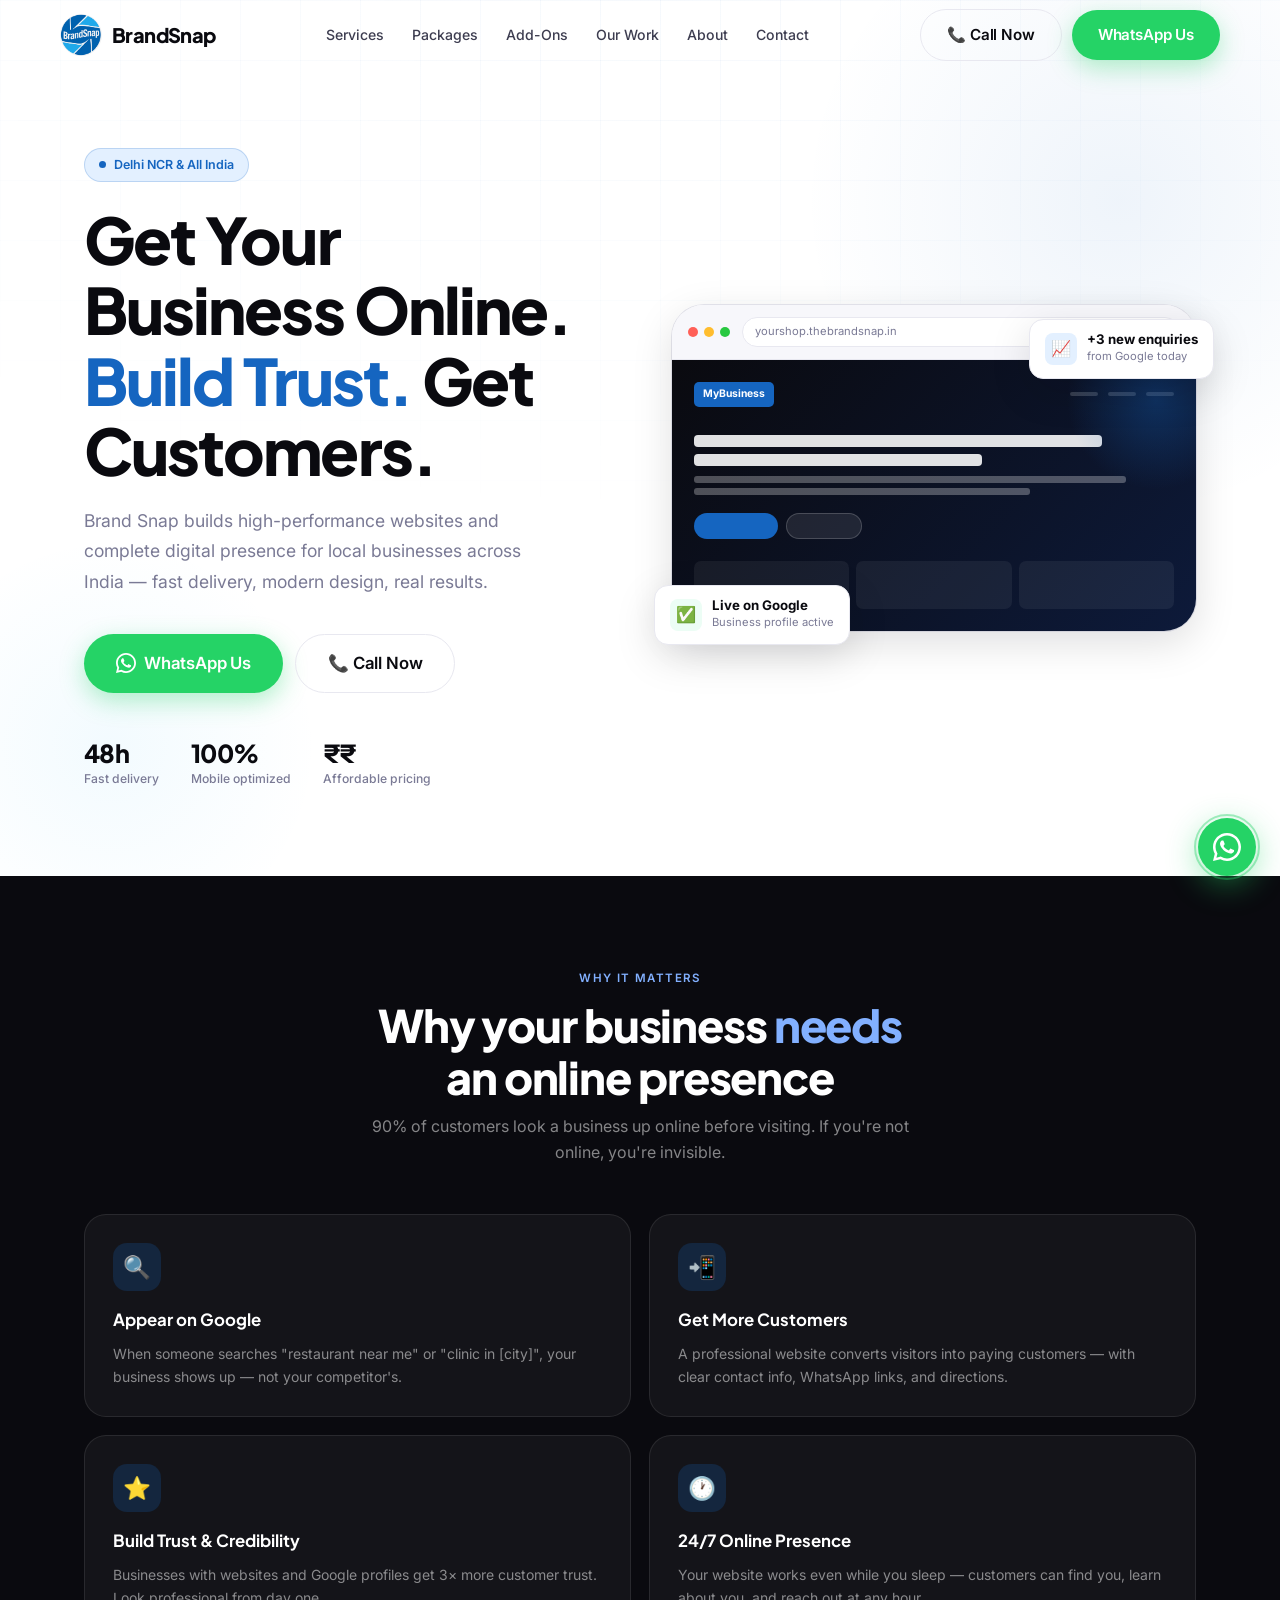
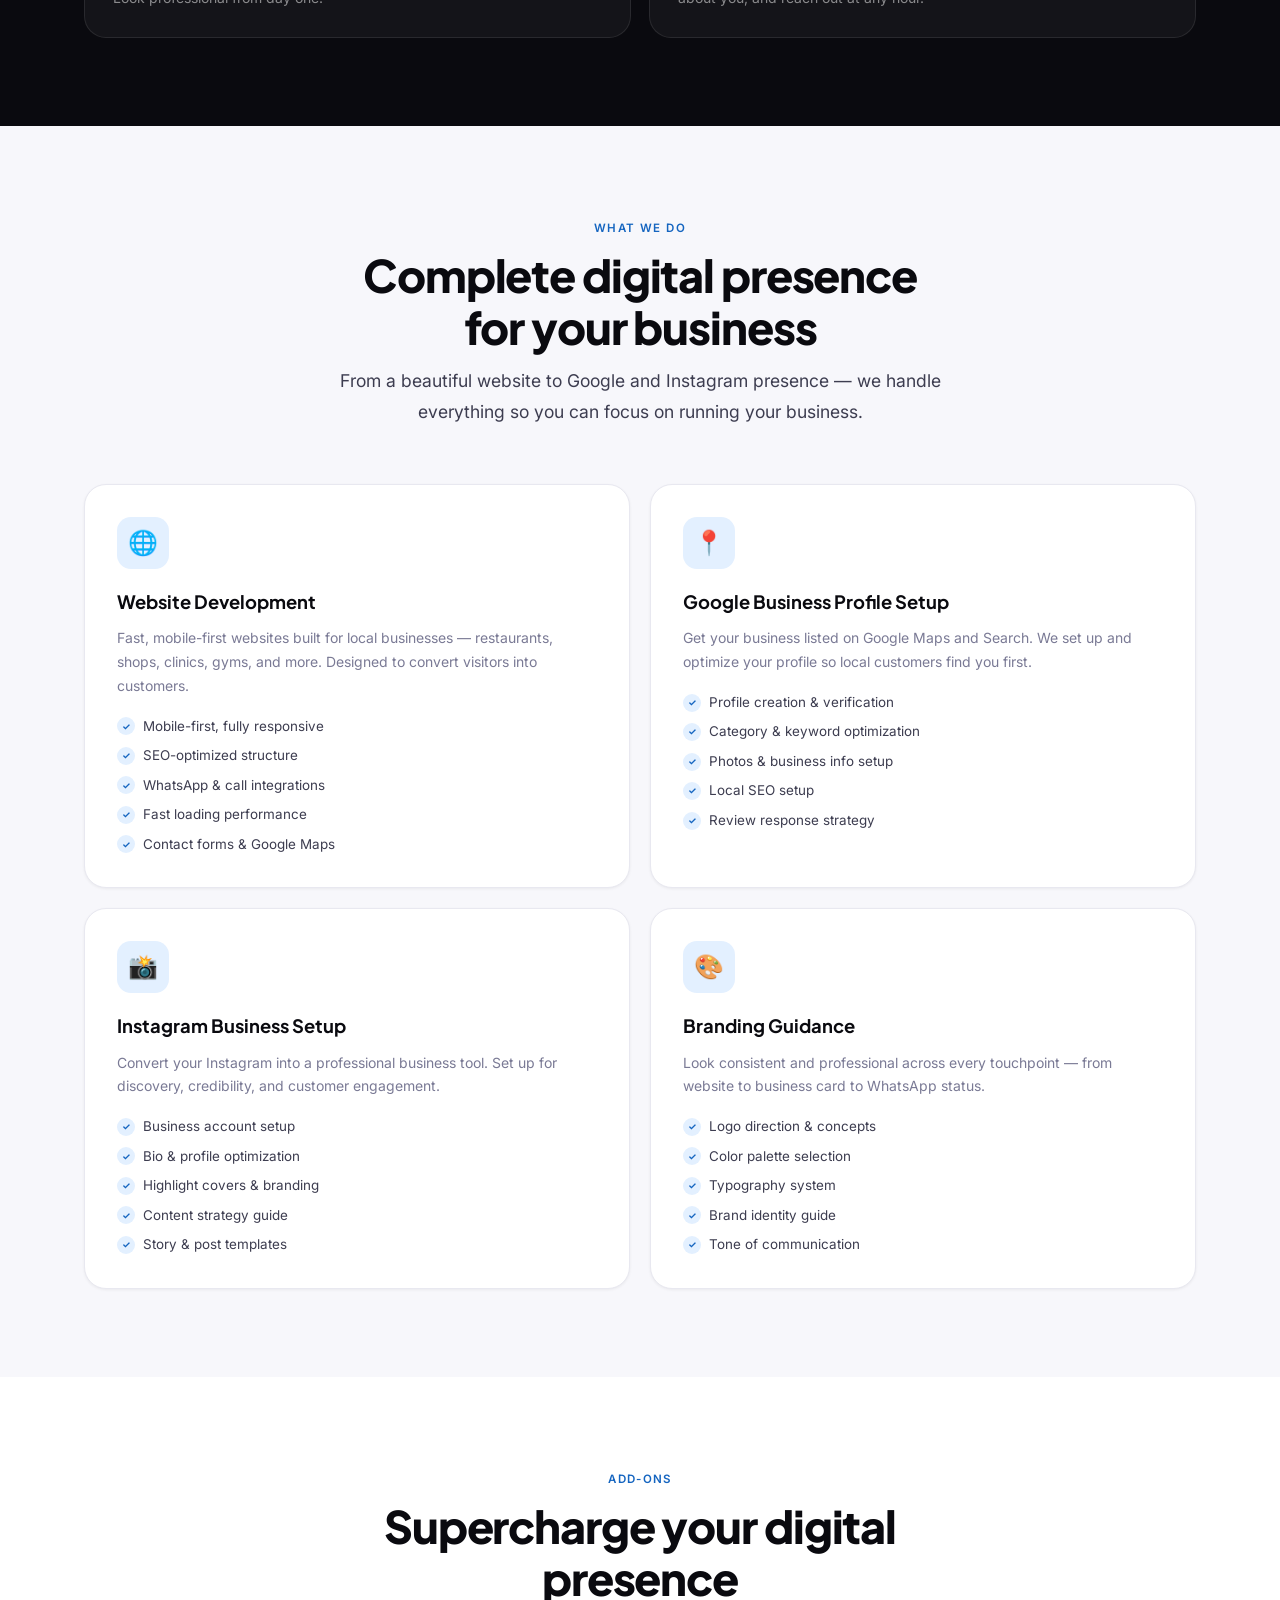
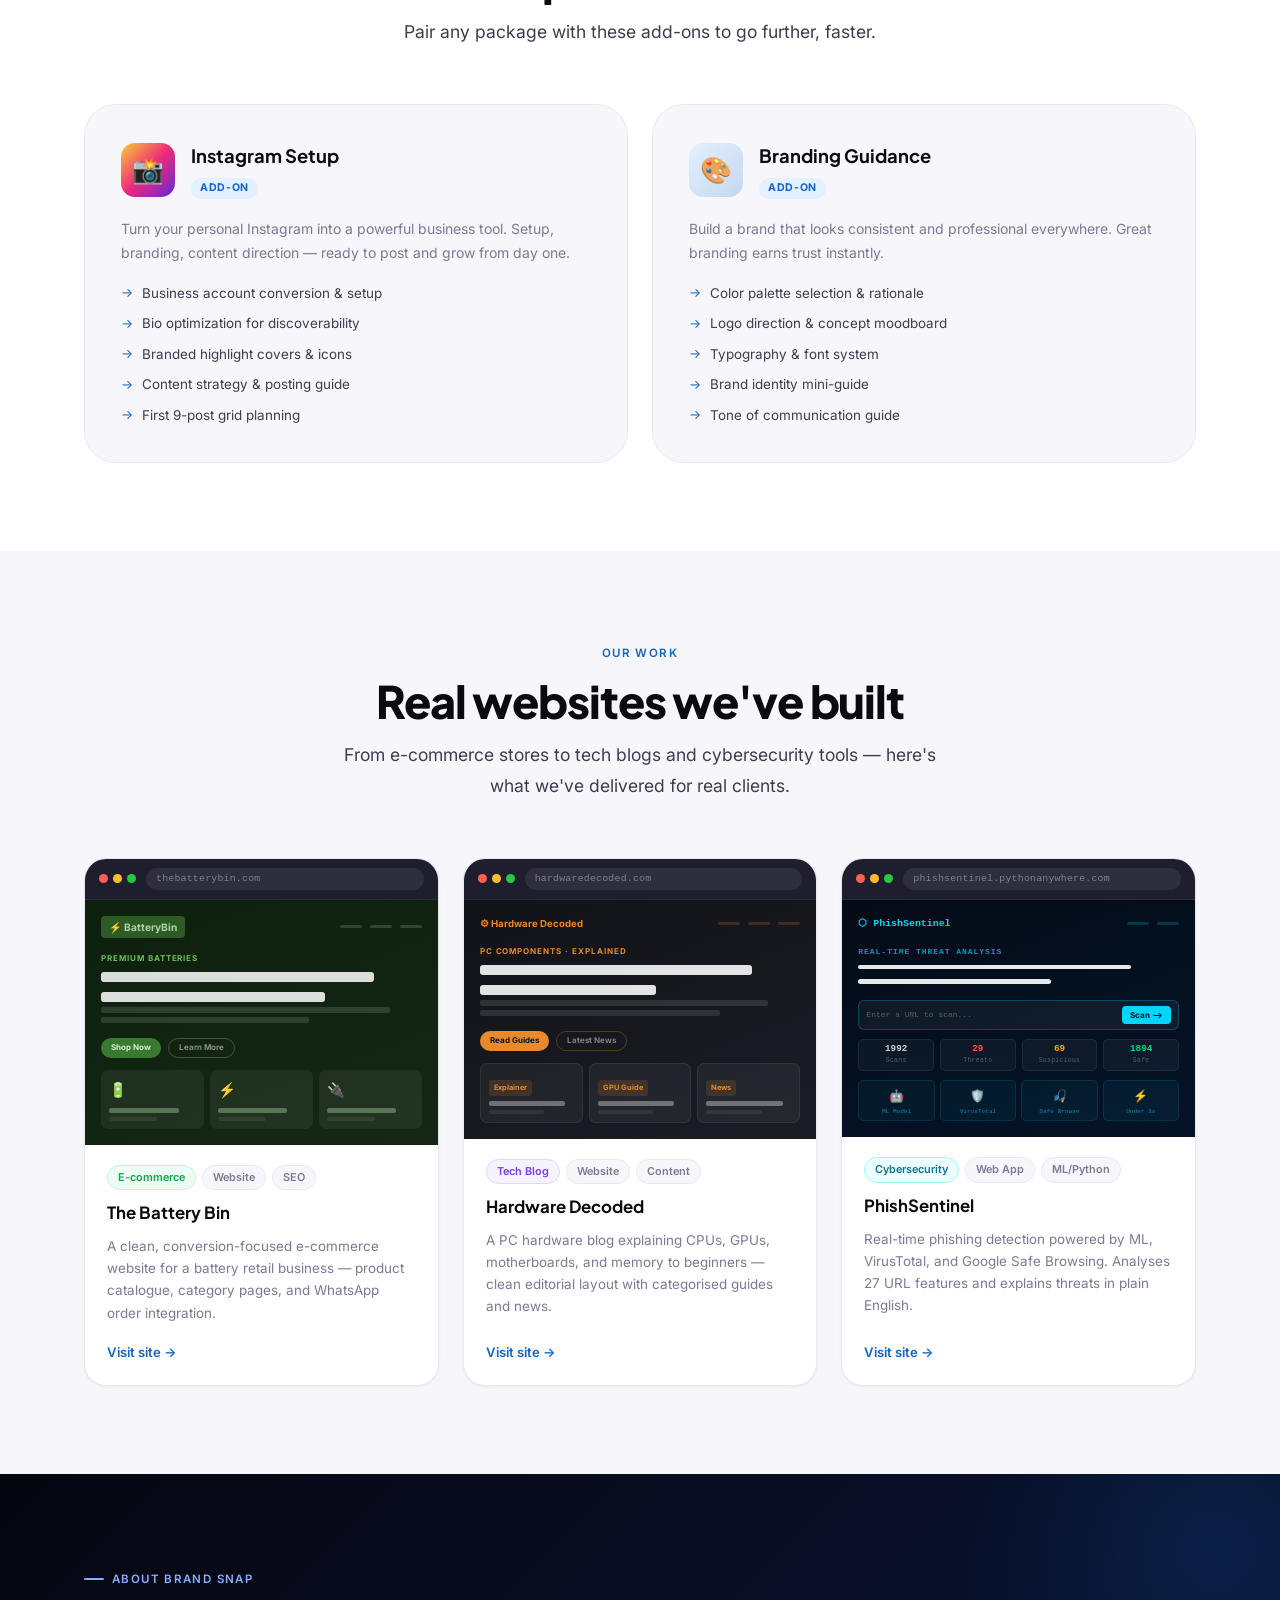
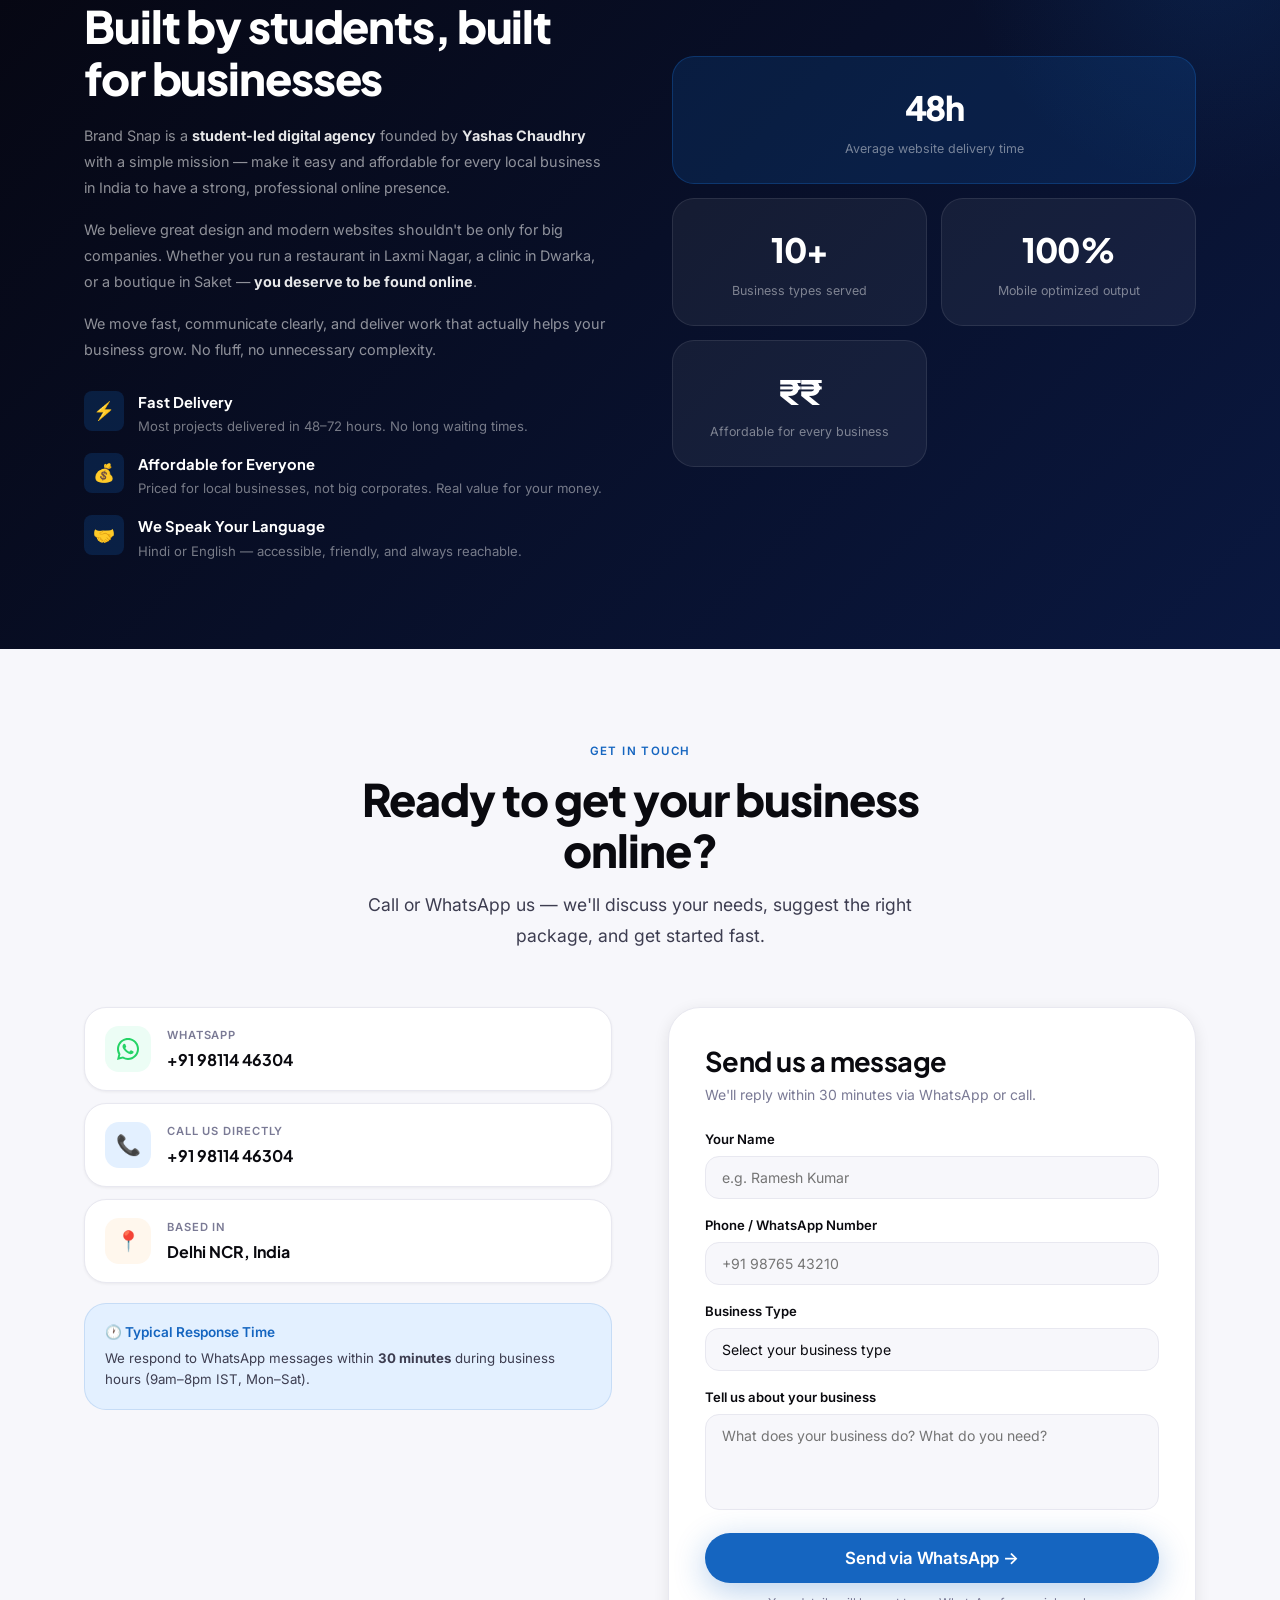
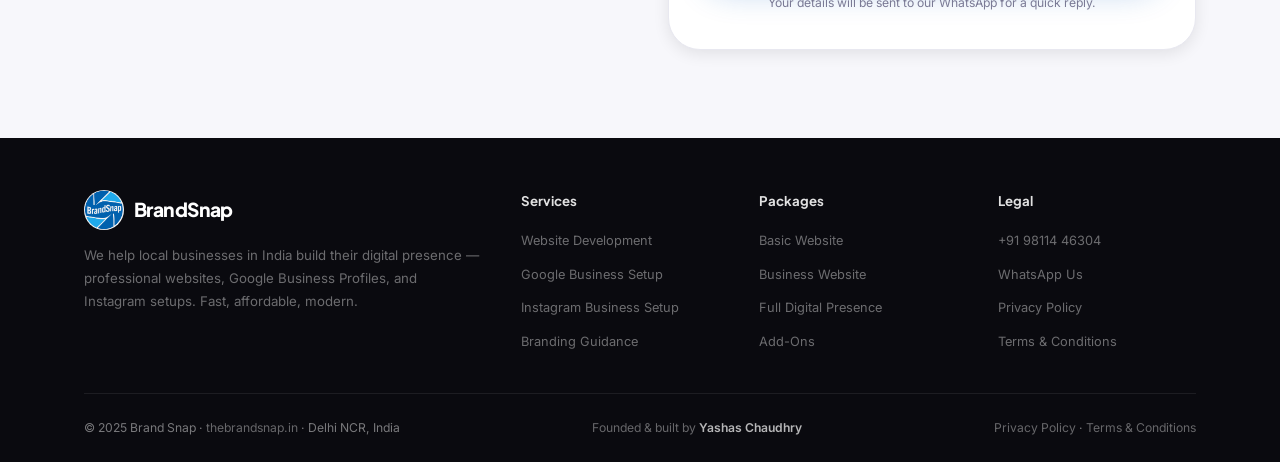
==== commit fdc2d99c: "Fixed Website" ====
--- a/index.html
+++ b/index.html
@@ -1,2525 +1,387 @@
 <!DOCTYPE html>
 <html lang="en">
 <head>
-  <meta charset="UTF-8" />
-  <meta name="viewport" content="width=device-width, initial-scale=1.0" />
-  <meta http-equiv="X-UA-Compatible" content="IE=edge" />
-
-  <!-- SEO Meta Tags -->
+  <meta charset="UTF-8"/>
+  <meta name="viewport" content="width=device-width,initial-scale=1.0"/>
+  <meta http-equiv="X-UA-Compatible" content="IE=edge"/>
   <title>Brand Snap | Affordable Websites & Digital Presence for Local Businesses in India</title>
-  <meta name="description" content="Brand Snap builds high-performance websites, Google Business Profiles, and Instagram setups for local businesses in Delhi NCR and across India. Affordable, fast, and modern. Call +91 98114 46304." />
-  <meta name="keywords" content="website for small business India, affordable business website Delhi NCR, create website for shop online India, Google business profile setup service, Instagram setup for business India, local business website agency, website design Delhi, small business website India" />
-  <meta name="author" content="Brand Snap" />
-  <meta name="robots" content="index, follow" />
-  <link rel="canonical" href="https://brandsnap.in/" />
-
-  <!-- Open Graph -->
-  <meta property="og:title" content="Brand Snap | Websites & Digital Presence for Local Businesses" />
-  <meta property="og:description" content="Get your business online with a professional website, Google Business Profile, and Instagram setup. Serving local businesses across India." />
-  <meta property="og:type" content="website" />
-  <meta property="og:url" content="https://brandsnap.in/" />
-  <meta property="og:locale" content="en_IN" />
-
-  <!-- Twitter Card -->
-  <meta name="twitter:card" content="summary_large_image" />
-  <meta name="twitter:title" content="Brand Snap | Digital Presence for Local Businesses India" />
-  <meta name="twitter:description" content="Professional websites & digital presence for local businesses. Delhi NCR & all India." />
-
-  <!-- Preconnect for performance -->
-  <link rel="preconnect" href="https://fonts.googleapis.com" />
-  <link rel="preconnect" href="https://fonts.gstatic.com" crossorigin />
-  <link href="https://fonts.googleapis.com/css2?family=Inter:wght@400;500;600;700;800;900&family=Plus+Jakarta+Sans:wght@400;500;600;700;800&display=swap" rel="stylesheet" />
-
-  <!-- Schema Markup: LocalBusiness + Service -->
+  <meta name="description" content="Brand Snap builds high-performance websites, Google Business Profiles, and Instagram setups for local businesses in Delhi NCR and across India. Fast, affordable, modern. Call +91 98114 46304."/>
+  <meta name="keywords" content="website for small business India, affordable business website Delhi NCR, create website for shop online India, Google business profile setup service, Instagram setup for business India, local business website agency"/>
+  <meta name="author" content="Brand Snap"/>
+  <meta name="robots" content="index, follow"/>
+  <link rel="canonical" href="https://thebrandsnap.in/"/>
+  <meta property="og:title" content="Brand Snap | Websites & Digital Presence for Local Businesses India"/>
+  <meta property="og:description" content="Get your business online with a professional website, Google Business Profile & Instagram setup. Serving all of India."/>
+  <meta property="og:type" content="website"/>
+  <meta property="og:url" content="https://thebrandsnap.in/"/>
+  <meta property="og:locale" content="en_IN"/>
+  <meta name="twitter:card" content="summary_large_image"/>
+  <meta name="twitter:title" content="Brand Snap | Digital Presence for Local Businesses India"/>
+  <meta name="twitter:description" content="Professional websites & digital presence for local businesses. Delhi NCR & all India."/>
+  <link rel="preconnect" href="https://fonts.googleapis.com"/>
+  <link rel="preconnect" href="https://fonts.gstatic.com" crossorigin/>
+  <link href="https://fonts.googleapis.com/css2?family=Inter:wght@400;500;600;700&family=Plus+Jakarta+Sans:wght@600;700;800&display=swap" rel="stylesheet"/>
+  <link rel="stylesheet" href="style.css"/>
   <script type="application/ld+json">
-  {
-    "@context": "https://schema.org",
-    "@graph": [
-      {
-        "@type": "LocalBusiness",
-        "@id": "https://brandsnap.in/#business",
-        "name": "Brand Snap",
-        "description": "Digital agency helping local businesses in India get online with websites, Google Business Profiles, and Instagram setups.",
-        "url": "https://brandsnap.in",
-        "telephone": "+919811446304",
-        "address": {
-          "@type": "PostalAddress",
-          "addressLocality": "Delhi",
-          "addressRegion": "Delhi",
-          "addressCountry": "IN"
-        },
-        "areaServed": {
-          "@type": "Country",
-          "name": "India"
-        },
-        "priceRange": "₹₹",
-        "sameAs": ["https://wa.me/919811446304"]
-      },
-      {
-        "@type": "Service",
-        "name": "Website Development for Small Businesses",
-        "provider": {"@id": "https://brandsnap.in/#business"},
-        "areaServed": "India",
-        "description": "Affordable, mobile-first websites for local businesses, shops, clinics, restaurants and more."
-      },
-      {
-        "@type": "Service",
-        "name": "Google Business Profile Setup",
-        "provider": {"@id": "https://brandsnap.in/#business"},
-        "areaServed": "India",
-        "description": "Complete Google Business Profile setup and optimization for local discovery."
-      }
-    ]
-  }
+  {"@context":"https://schema.org","@graph":[{"@type":"LocalBusiness","@id":"https://thebrandsnap.in/#business","name":"Brand Snap","description":"Digital agency helping local businesses in India get online with websites, Google Business Profiles, and Instagram setups.","url":"https://thebrandsnap.in","telephone":"+919811446304","logo":"https://thebrandsnap.in/logo.png","founder":{"@type":"Person","name":"Yashas Chaudhry"},"address":{"@type":"PostalAddress","addressLocality":"Delhi","addressRegion":"Delhi","addressCountry":"IN"},"areaServed":{"@type":"Country","name":"India"},"priceRange":"₹₹","sameAs":["https://wa.me/919811446304"]},{"@type":"Service","name":"Website Development for Small Businesses","provider":{"@id":"https://thebrandsnap.in/#business"},"areaServed":"India"},{"@type":"Service","name":"Google Business Profile Setup","provider":{"@id":"https://thebrandsnap.in/#business"},"areaServed":"India"}]}
   </script>
-
-  <style>
-    /* ===== DESIGN TOKENS ===== */
-    :root {
-      --ink: #0A0A0F;
-      --ink-soft: #1C1C28;
-      --body-text: #3D3D50;
-      --muted: #7A7A95;
-      --border: #E8E8F0;
-      --surface: #F7F7FB;
-      --white: #FFFFFF;
-
-      /* Accent: electric indigo-blue */
-      --accent: #3B5BFF;
-      --accent-hover: #2B49E8;
-      --accent-light: #EEF1FF;
-      --accent-glow: rgba(59,91,255,0.15);
-
-      /* Green for WhatsApp */
-      --wa-green: #25D366;
-      --wa-green-dark: #128C7E;
-
-      --radius-sm: 8px;
-      --radius-md: 14px;
-      --radius-lg: 22px;
-      --radius-xl: 32px;
-      --radius-full: 999px;
-
-      --shadow-sm: 0 1px 3px rgba(10,10,15,0.06), 0 1px 2px rgba(10,10,15,0.04);
-      --shadow-md: 0 4px 16px rgba(10,10,15,0.08), 0 2px 6px rgba(10,10,15,0.05);
-      --shadow-lg: 0 12px 40px rgba(10,10,15,0.12), 0 4px 12px rgba(10,10,15,0.06);
-      --shadow-accent: 0 8px 32px rgba(59,91,255,0.25);
-
-      --font-display: 'Plus Jakarta Sans', sans-serif;
-      --font-body: 'Inter', sans-serif;
-
-      --transition: 0.22s cubic-bezier(0.4,0,0.2,1);
-    }
-
-    /* ===== RESET & BASE ===== */
-    *, *::before, *::after { box-sizing: border-box; margin: 0; padding: 0; }
-
-    html {
-      scroll-behavior: smooth;
-      -webkit-text-size-adjust: 100%;
-      font-size: 16px;
-    }
-
-    body {
-      font-family: var(--font-body);
-      color: var(--body-text);
-      background: var(--white);
-      line-height: 1.6;
-      -webkit-font-smoothing: antialiased;
-      overflow-x: hidden;
-    }
-
-    img {
-      max-width: 100%;
-      height: auto;
-      display: block;
-    }
-
-    a { color: inherit; text-decoration: none; }
-
-    /* ===== TYPOGRAPHY ===== */
-    .display-xl {
-      font-family: var(--font-display);
-      font-size: clamp(2.4rem, 5.5vw, 4.2rem);
-      font-weight: 800;
-      line-height: 1.1;
-      letter-spacing: -0.03em;
-      color: var(--ink);
-    }
-
-    .display-lg {
-      font-family: var(--font-display);
-      font-size: clamp(1.9rem, 4vw, 3rem);
-      font-weight: 800;
-      line-height: 1.15;
-      letter-spacing: -0.025em;
-      color: var(--ink);
-    }
-
-    .display-md {
-      font-family: var(--font-display);
-      font-size: clamp(1.4rem, 2.5vw, 1.9rem);
-      font-weight: 700;
-      line-height: 1.25;
-      letter-spacing: -0.02em;
-      color: var(--ink);
-    }
-
-    .section-eyebrow {
-      font-family: var(--font-body);
-      font-size: 0.72rem;
-      font-weight: 600;
-      letter-spacing: 0.12em;
-      text-transform: uppercase;
-      color: var(--accent);
-      display: inline-flex;
-      align-items: center;
-      gap: 8px;
-      margin-bottom: 14px;
-    }
-
-    .section-eyebrow::before {
-      content: '';
-      width: 20px;
-      height: 2px;
-      background: var(--accent);
-      border-radius: 2px;
-      flex-shrink: 0;
-    }
-
-    p.lead {
-      font-size: clamp(1rem, 1.8vw, 1.15rem);
-      line-height: 1.7;
-      color: var(--body-text);
-    }
-
-    /* ===== LAYOUT ===== */
-    .container {
-      width: 100%;
-      max-width: 1160px;
-      margin: 0 auto;
-      padding: 0 20px;
-    }
-
-    section { padding: 80px 0; }
-
-    @media (max-width: 768px) {
-      section { padding: 56px 0; }
-    }
-
-    /* ===== BUTTONS ===== */
-    .btn {
-      display: inline-flex;
-      align-items: center;
-      justify-content: center;
-      gap: 8px;
-      font-family: var(--font-body);
-      font-size: 0.95rem;
-      font-weight: 600;
-      padding: 14px 26px;
-      border-radius: var(--radius-full);
-      border: none;
-      cursor: pointer;
-      transition: all var(--transition);
-      white-space: nowrap;
-      text-decoration: none;
-      letter-spacing: -0.01em;
-    }
-
-    .btn-primary {
-      background: var(--accent);
-      color: var(--white);
-      box-shadow: var(--shadow-accent);
-    }
-
-    .btn-primary:hover {
-      background: var(--accent-hover);
-      transform: translateY(-2px);
-      box-shadow: 0 12px 40px rgba(59,91,255,0.35);
-    }
-
-    .btn-whatsapp {
-      background: var(--wa-green);
-      color: var(--white);
-      box-shadow: 0 8px 24px rgba(37,211,102,0.35);
-    }
-
-    .btn-whatsapp:hover {
-      background: var(--wa-green-dark);
-      transform: translateY(-2px);
-      box-shadow: 0 12px 36px rgba(37,211,102,0.45);
-    }
-
-    .btn-outline {
-      background: transparent;
-      color: var(--ink);
-      border: 1.5px solid var(--border);
-    }
-
-    .btn-outline:hover {
-      border-color: var(--accent);
-      color: var(--accent);
-      background: var(--accent-light);
-    }
-
-    .btn-lg {
-      font-size: 1.05rem;
-      padding: 16px 32px;
-    }
-
-    /* ===== NAVBAR ===== */
-    #navbar {
-      position: fixed;
-      top: 0;
-      left: 0;
-      right: 0;
-      z-index: 1000;
-      padding: 0 20px;
-      transition: all var(--transition);
-    }
-
-    #navbar.scrolled {
-      background: rgba(255,255,255,0.92);
-      backdrop-filter: blur(16px);
-      -webkit-backdrop-filter: blur(16px);
-      border-bottom: 1px solid var(--border);
-      box-shadow: var(--shadow-sm);
-    }
-
-    .nav-inner {
-      max-width: 1160px;
-      margin: 0 auto;
-      height: 68px;
-      display: flex;
-      align-items: center;
-      justify-content: space-between;
-      gap: 24px;
-    }
-
-    .nav-logo {
-      font-family: var(--font-display);
-      font-size: 1.4rem;
-      font-weight: 800;
-      color: var(--ink);
-      letter-spacing: -0.03em;
-      display: flex;
-      align-items: center;
-      gap: 8px;
-    }
-
-    .nav-logo .logo-dot {
-      width: 9px;
-      height: 9px;
-      background: var(--accent);
-      border-radius: 50%;
-      display: inline-block;
-    }
-
-    .nav-links {
-      display: flex;
-      align-items: center;
-      gap: 4px;
-      list-style: none;
-    }
-
-    .nav-links a {
-      font-size: 0.9rem;
-      font-weight: 500;
-      color: var(--body-text);
-      padding: 8px 14px;
-      border-radius: var(--radius-full);
-      transition: all var(--transition);
-    }
-
-    .nav-links a:hover {
-      color: var(--ink);
-      background: var(--surface);
-    }
-
-    .nav-cta {
-      display: flex;
-      align-items: center;
-      gap: 10px;
-    }
-
-    .hamburger {
-      display: none;
-      flex-direction: column;
-      gap: 5px;
-      cursor: pointer;
-      padding: 8px;
-      border-radius: var(--radius-sm);
-      background: none;
-      border: none;
-    }
-
-    .hamburger span {
-      width: 22px;
-      height: 2px;
-      background: var(--ink);
-      border-radius: 2px;
-      transition: all var(--transition);
-      display: block;
-    }
-
-    .mobile-menu {
-      display: none;
-      position: fixed;
-      top: 68px;
-      left: 0;
-      right: 0;
-      background: rgba(255,255,255,0.97);
-      backdrop-filter: blur(20px);
-      border-bottom: 1px solid var(--border);
-      padding: 16px 20px 24px;
-      z-index: 999;
-      flex-direction: column;
-      gap: 4px;
-      box-shadow: var(--shadow-lg);
-    }
-
-    .mobile-menu.open { display: flex; }
-
-    .mobile-menu a {
-      font-size: 1rem;
-      font-weight: 500;
-      color: var(--body-text);
-      padding: 12px 16px;
-      border-radius: var(--radius-md);
-      transition: all var(--transition);
-    }
-
-    .mobile-menu a:hover {
-      background: var(--surface);
-      color: var(--ink);
-    }
-
-    .mobile-menu .mobile-ctas {
-      display: flex;
-      gap: 10px;
-      margin-top: 12px;
-    }
-
-    .mobile-menu .mobile-ctas .btn { flex: 1; justify-content: center; }
-
-    @media (max-width: 900px) {
-      .nav-links, .nav-cta { display: none; }
-      .hamburger { display: flex; }
-    }
-
-    /* ===== HERO ===== */
-    #hero {
-      padding: 140px 0 80px;
-      background: var(--white);
-      position: relative;
-      overflow: hidden;
-    }
-
-    .hero-bg {
-      position: absolute;
-      inset: 0;
-      overflow: hidden;
-      pointer-events: none;
-      z-index: 0;
-    }
-
-    .hero-blob-1 {
-      position: absolute;
-      width: 600px;
-      height: 600px;
-      background: radial-gradient(circle, rgba(59,91,255,0.08) 0%, transparent 70%);
-      top: -100px;
-      right: -150px;
-      border-radius: 50%;
-    }
-
-    .hero-blob-2 {
-      position: absolute;
-      width: 400px;
-      height: 400px;
-      background: radial-gradient(circle, rgba(59,91,255,0.05) 0%, transparent 70%);
-      bottom: -100px;
-      left: -100px;
-      border-radius: 50%;
-    }
-
-    .hero-grid-lines {
-      position: absolute;
-      inset: 0;
-      background-image:
-        linear-gradient(rgba(59,91,255,0.04) 1px, transparent 1px),
-        linear-gradient(90deg, rgba(59,91,255,0.04) 1px, transparent 1px);
-      background-size: 60px 60px;
-      mask-image: radial-gradient(ellipse 80% 60% at 50% 0%, black 0%, transparent 100%);
-    }
-
-    .hero-inner {
-      position: relative;
-      z-index: 1;
-      display: grid;
-      grid-template-columns: 1fr 1fr;
-      gap: 60px;
-      align-items: center;
-    }
-
-    .hero-badge {
-      display: inline-flex;
-      align-items: center;
-      gap: 8px;
-      background: var(--accent-light);
-      border: 1px solid rgba(59,91,255,0.2);
-      border-radius: var(--radius-full);
-      padding: 6px 14px;
-      font-size: 0.78rem;
-      font-weight: 600;
-      color: var(--accent);
-      margin-bottom: 22px;
-    }
-
-    .hero-badge .pulse {
-      width: 7px;
-      height: 7px;
-      background: var(--accent);
-      border-radius: 50%;
-      animation: pulse 2s infinite;
-    }
-
-    @keyframes pulse {
-      0%, 100% { opacity: 1; transform: scale(1); }
-      50% { opacity: 0.5; transform: scale(0.85); }
-    }
-
-    .hero-title {
-      margin-bottom: 20px;
-    }
-
-    .hero-title .accent-word {
-      color: var(--accent);
-      position: relative;
-    }
-
-    .hero-sub {
-      font-size: clamp(1rem, 1.6vw, 1.1rem);
-      color: var(--muted);
-      line-height: 1.7;
-      margin-bottom: 36px;
-      max-width: 480px;
-    }
-
-    .hero-ctas {
-      display: flex;
-      gap: 12px;
-      flex-wrap: wrap;
-      margin-bottom: 48px;
-    }
-
-    .hero-stats {
-      display: flex;
-      gap: 32px;
-      flex-wrap: wrap;
-    }
-
-    .hero-stat { }
-
-    .hero-stat .stat-num {
-      font-family: var(--font-display);
-      font-size: 1.6rem;
-      font-weight: 800;
-      color: var(--ink);
-      letter-spacing: -0.03em;
-      line-height: 1;
-    }
-
-    .hero-stat .stat-label {
-      font-size: 0.78rem;
-      color: var(--muted);
-      font-weight: 500;
-      margin-top: 2px;
-    }
-
-    /* Hero Visual */
-    .hero-visual {
-      position: relative;
-    }
-
-    .hero-mockup {
-      background: var(--white);
-      border-radius: var(--radius-xl);
-      box-shadow: var(--shadow-lg), 0 0 0 1px var(--border);
-      overflow: hidden;
-      position: relative;
-    }
-
-    .mockup-browser-bar {
-      background: var(--surface);
-      border-bottom: 1px solid var(--border);
-      padding: 12px 16px;
-      display: flex;
-      align-items: center;
-      gap: 12px;
-    }
-
-    .browser-dots {
-      display: flex;
-      gap: 6px;
-    }
-
-    .browser-dots span {
-      width: 10px;
-      height: 10px;
-      border-radius: 50%;
-    }
-
-    .browser-dots .dot-r { background: #FF5F57; }
-    .browser-dots .dot-y { background: #FFBD2E; }
-    .browser-dots .dot-g { background: #28C840; }
-
-    .browser-url {
-      flex: 1;
-      background: var(--white);
-      border-radius: var(--radius-full);
-      border: 1px solid var(--border);
-      padding: 5px 12px;
-      font-size: 0.72rem;
-      color: var(--muted);
-      font-family: var(--font-body);
-    }
-
-    .mockup-content {
-      padding: 24px;
-      background: linear-gradient(135deg, #0A0A0F 0%, #1C1C28 100%);
-      min-height: 280px;
-      position: relative;
-      overflow: hidden;
-    }
-
-    .mockup-content::before {
-      content: '';
-      position: absolute;
-      top: -60px;
-      right: -60px;
-      width: 200px;
-      height: 200px;
-      background: radial-gradient(circle, rgba(59,91,255,0.3) 0%, transparent 70%);
-      border-radius: 50%;
-    }
-
-    .mock-nav {
-      display: flex;
-      justify-content: space-between;
-      align-items: center;
-      margin-bottom: 32px;
-    }
-
-    .mock-logo-box {
-      background: var(--accent);
-      color: white;
-      font-size: 0.7rem;
-      font-weight: 700;
-      padding: 5px 10px;
-      border-radius: var(--radius-sm);
-      font-family: var(--font-display);
-    }
-
-    .mock-nav-links {
-      display: flex;
-      gap: 12px;
-    }
-
-    .mock-nav-links span {
-      width: 30px;
-      height: 4px;
-      background: rgba(255,255,255,0.2);
-      border-radius: 2px;
-      display: block;
-    }
-
-    .mock-hero-text {
-      margin-bottom: 20px;
-    }
-
-    .mock-h1 {
-      background: rgba(255,255,255,0.9);
-      height: 14px;
-      border-radius: 4px;
-      margin-bottom: 8px;
-      width: 85%;
-    }
-
-    .mock-h1-2 {
-      background: rgba(255,255,255,0.9);
-      height: 14px;
-      border-radius: 4px;
-      margin-bottom: 8px;
-      width: 65%;
-    }
-
-    .mock-sub {
-      background: rgba(255,255,255,0.3);
-      height: 8px;
-      border-radius: 4px;
-      margin-bottom: 6px;
-      width: 90%;
-    }
-
-    .mock-sub-2 {
-      background: rgba(255,255,255,0.3);
-      height: 8px;
-      border-radius: 4px;
-      width: 70%;
-    }
-
-    .mock-btns {
-      display: flex;
-      gap: 10px;
-      margin-top: 20px;
-    }
-
-    .mock-btn-1 {
-      background: var(--accent);
-      height: 28px;
-      width: 90px;
-      border-radius: var(--radius-full);
-    }
-
-    .mock-btn-2 {
-      background: rgba(255,255,255,0.1);
-      border: 1px solid rgba(255,255,255,0.2);
-      height: 28px;
-      width: 80px;
-      border-radius: var(--radius-full);
-    }
-
-    .floating-card {
-      position: absolute;
-      background: var(--white);
-      border-radius: var(--radius-md);
-      box-shadow: var(--shadow-lg);
-      padding: 14px 16px;
-      display: flex;
-      align-items: center;
-      gap: 10px;
-      border: 1px solid var(--border);
-    }
-
-    .floating-card-1 {
-      bottom: -16px;
-      left: -20px;
-      font-size: 0.8rem;
-    }
-
-    .floating-card-2 {
-      top: 16px;
-      right: -20px;
-      font-size: 0.8rem;
-    }
-
-    .fc-icon {
-      width: 32px;
-      height: 32px;
-      border-radius: var(--radius-sm);
-      display: flex;
-      align-items: center;
-      justify-content: center;
-      font-size: 1.1rem;
-      flex-shrink: 0;
-    }
-
-    .fc-icon-green { background: #ECFDF5; }
-    .fc-icon-blue { background: var(--accent-light); }
-
-    .fc-text .fc-title {
-      font-weight: 700;
-      color: var(--ink);
-      font-size: 0.85rem;
-      line-height: 1.2;
-    }
-
-    .fc-text .fc-sub {
-      color: var(--muted);
-      font-size: 0.72rem;
-    }
-
-    @media (max-width: 900px) {
-      #hero { padding: 110px 0 60px; }
-      .hero-inner {
-        grid-template-columns: 1fr;
-        gap: 40px;
-        text-align: center;
-      }
-      .hero-sub { margin: 0 auto 32px; }
-      .hero-ctas { justify-content: center; }
-      .hero-stats { justify-content: center; gap: 24px; }
-      .hero-visual { max-width: 520px; margin: 0 auto; }
-      .floating-card-1 { bottom: -12px; left: 0; }
-      .floating-card-2 { top: 12px; right: 0; }
-    }
-
-    @media (max-width: 480px) {
-      .floating-card-1, .floating-card-2 { display: none; }
-      .hero-ctas { flex-direction: column; }
-      .hero-ctas .btn { width: 100%; }
-    }
-
-    /* ===== WHY ONLINE SECTION ===== */
-    #why {
-      background: var(--ink);
-      color: var(--white);
-    }
-
-    #why .section-eyebrow { color: #7B9FFF; }
-    #why .section-eyebrow::before { background: #7B9FFF; }
-    #why .display-lg { color: var(--white); }
-
-    .why-grid {
-      display: grid;
-      grid-template-columns: repeat(2, 1fr);
-      gap: 20px;
-      margin-top: 48px;
-    }
-
-    .why-card {
-      background: rgba(255,255,255,0.05);
-      border: 1px solid rgba(255,255,255,0.1);
-      border-radius: var(--radius-lg);
-      padding: 28px;
-      transition: all var(--transition);
-    }
-
-    .why-card:hover {
-      background: rgba(59,91,255,0.1);
-      border-color: rgba(59,91,255,0.3);
-      transform: translateY(-4px);
-    }
-
-    .why-icon {
-      width: 48px;
-      height: 48px;
-      background: rgba(59,91,255,0.2);
-      border-radius: var(--radius-md);
-      display: flex;
-      align-items: center;
-      justify-content: center;
-      font-size: 1.4rem;
-      margin-bottom: 16px;
-    }
-
-    .why-card h3 {
-      font-family: var(--font-display);
-      font-size: 1.1rem;
-      font-weight: 700;
-      color: var(--white);
-      margin-bottom: 8px;
-    }
-
-    .why-card p {
-      font-size: 0.9rem;
-      color: rgba(255,255,255,0.55);
-      line-height: 1.6;
-    }
-
-    @media (max-width: 640px) {
-      .why-grid { grid-template-columns: 1fr; gap: 14px; }
-    }
-
-    /* ===== SERVICES ===== */
-    #services { background: var(--surface); }
-
-    .section-header {
-      text-align: center;
-      max-width: 620px;
-      margin: 0 auto 56px;
-    }
-
-    .section-header .section-eyebrow {
-      justify-content: center;
-    }
-
-    .section-header .section-eyebrow::before { display: none; }
-
-    .section-header .display-lg { margin-bottom: 14px; }
-
-    .services-grid {
-      display: grid;
-      grid-template-columns: repeat(2, 1fr);
-      gap: 20px;
-    }
-
-    .service-card {
-      background: var(--white);
-      border-radius: var(--radius-lg);
-      padding: 32px;
-      border: 1px solid var(--border);
-      box-shadow: var(--shadow-sm);
-      transition: all var(--transition);
-      position: relative;
-      overflow: hidden;
-    }
-
-    .service-card::before {
-      content: '';
-      position: absolute;
-      top: 0;
-      left: 0;
-      right: 0;
-      height: 3px;
-      background: var(--accent);
-      opacity: 0;
-      transition: opacity var(--transition);
-    }
-
-    .service-card:hover {
-      box-shadow: var(--shadow-lg);
-      transform: translateY(-6px);
-      border-color: rgba(59,91,255,0.15);
-    }
-
-    .service-card:hover::before { opacity: 1; }
-
-    .service-icon {
-      width: 52px;
-      height: 52px;
-      background: var(--accent-light);
-      border-radius: var(--radius-md);
-      display: flex;
-      align-items: center;
-      justify-content: center;
-      font-size: 1.5rem;
-      margin-bottom: 20px;
-    }
-
-    .service-card h3 {
-      font-family: var(--font-display);
-      font-size: 1.2rem;
-      font-weight: 700;
-      color: var(--ink);
-      margin-bottom: 10px;
-    }
-
-    .service-card p {
-      font-size: 0.9rem;
-      color: var(--muted);
-      line-height: 1.65;
-      margin-bottom: 20px;
-    }
-
-    .service-features {
-      list-style: none;
-      display: flex;
-      flex-direction: column;
-      gap: 8px;
-    }
-
-    .service-features li {
-      display: flex;
-      align-items: center;
-      gap: 8px;
-      font-size: 0.85rem;
-      color: var(--body-text);
-    }
-
-    .service-features li::before {
-      content: '✓';
-      width: 18px;
-      height: 18px;
-      background: var(--accent-light);
-      color: var(--accent);
-      border-radius: 50%;
-      display: flex;
-      align-items: center;
-      justify-content: center;
-      font-size: 0.65rem;
-      font-weight: 700;
-      flex-shrink: 0;
-    }
-
-    @media (max-width: 640px) {
-      .services-grid { grid-template-columns: 1fr; }
-    }
-
-    /* ===== PACKAGES ===== */
-    #packages { background: var(--white); }
-
-    .packages-grid {
-      display: grid;
-      grid-template-columns: repeat(3, 1fr);
-      gap: 20px;
-      align-items: start;
-    }
-
-    .package-card {
-      background: var(--surface);
-      border-radius: var(--radius-xl);
-      padding: 36px 28px;
-      border: 1.5px solid var(--border);
-      transition: all var(--transition);
-      position: relative;
-    }
-
-    .package-card.featured {
-      background: var(--ink);
-      border-color: transparent;
-      box-shadow: var(--shadow-lg), 0 0 0 1px rgba(59,91,255,0.3);
-      transform: scale(1.04);
-    }
-
-    .package-card:not(.featured):hover {
-      box-shadow: var(--shadow-md);
-      transform: translateY(-4px);
-      border-color: rgba(59,91,255,0.2);
-    }
-
-    .package-badge {
-      position: absolute;
-      top: -12px;
-      left: 50%;
-      transform: translateX(-50%);
-      background: var(--accent);
-      color: white;
-      font-size: 0.7rem;
-      font-weight: 700;
-      padding: 4px 14px;
-      border-radius: var(--radius-full);
-      white-space: nowrap;
-      letter-spacing: 0.05em;
-      text-transform: uppercase;
-    }
-
-    .package-tier {
-      font-size: 0.72rem;
-      font-weight: 600;
-      letter-spacing: 0.1em;
-      text-transform: uppercase;
-      color: var(--accent);
-      margin-bottom: 8px;
-    }
-
-    .package-card.featured .package-tier { color: #7B9FFF; }
-
-    .package-card h3 {
-      font-family: var(--font-display);
-      font-size: 1.4rem;
-      font-weight: 800;
-      color: var(--ink);
-      margin-bottom: 6px;
-    }
-
-    .package-card.featured h3 { color: var(--white); }
-
-    .package-desc {
-      font-size: 0.875rem;
-      color: var(--muted);
-      margin-bottom: 24px;
-      line-height: 1.6;
-    }
-
-    .package-card.featured .package-desc { color: rgba(255,255,255,0.5); }
-
-    .package-features {
-      list-style: none;
-      display: flex;
-      flex-direction: column;
-      gap: 10px;
-      margin-bottom: 28px;
-    }
-
-    .package-features li {
-      display: flex;
-      align-items: flex-start;
-      gap: 10px;
-      font-size: 0.875rem;
-      color: var(--body-text);
-      line-height: 1.4;
-    }
-
-    .package-card.featured .package-features li { color: rgba(255,255,255,0.75); }
-
-    .pkg-check {
-      width: 18px;
-      height: 18px;
-      background: var(--accent-light);
-      color: var(--accent);
-      border-radius: 50%;
-      display: flex;
-      align-items: center;
-      justify-content: center;
-      font-size: 0.6rem;
-      font-weight: 700;
-      flex-shrink: 0;
-      margin-top: 1px;
-    }
-
-    .package-card.featured .pkg-check {
-      background: rgba(59,91,255,0.25);
-      color: #7B9FFF;
-    }
-
-    .package-cta {
-      font-size: 0.82rem;
-      color: var(--muted);
-      text-align: center;
-      padding: 14px 20px;
-      background: rgba(0,0,0,0.03);
-      border-radius: var(--radius-md);
-      border: 1px dashed var(--border);
-    }
-
-    .package-card.featured .package-cta {
-      background: rgba(255,255,255,0.07);
-      border-color: rgba(255,255,255,0.15);
-      color: rgba(255,255,255,0.5);
-    }
-
-    .package-cta a {
-      color: var(--accent);
-      font-weight: 600;
-    }
-
-    .package-card.featured .package-cta a { color: #7B9FFF; }
-
-    .pkg-btn {
-      display: flex;
-      width: 100%;
-      justify-content: center;
-      margin-bottom: 16px;
-    }
-
-    @media (max-width: 900px) {
-      .packages-grid { grid-template-columns: 1fr; }
-      .package-card.featured { transform: scale(1); }
-    }
-
-    /* ===== ADD-ONS ===== */
-    #addons { background: var(--surface); }
-
-    .addons-grid {
-      display: grid;
-      grid-template-columns: repeat(2, 1fr);
-      gap: 24px;
-    }
-
-    .addon-card {
-      background: var(--white);
-      border-radius: var(--radius-xl);
-      padding: 36px;
-      border: 1px solid var(--border);
-      box-shadow: var(--shadow-sm);
-      transition: all var(--transition);
-    }
-
-    .addon-card:hover {
-      box-shadow: var(--shadow-md);
-      transform: translateY(-4px);
-    }
-
-    .addon-header {
-      display: flex;
-      align-items: center;
-      gap: 16px;
-      margin-bottom: 20px;
-    }
-
-    .addon-icon {
-      width: 56px;
-      height: 56px;
-      border-radius: var(--radius-md);
-      display: flex;
-      align-items: center;
-      justify-content: center;
-      font-size: 1.6rem;
-      flex-shrink: 0;
-    }
-
-    .addon-icon-insta { background: linear-gradient(135deg, #f9ce34, #ee2a7b, #6228d7); }
-    .addon-icon-brand { background: linear-gradient(135deg, var(--accent-light), rgba(59,91,255,0.2)); }
-
-    .addon-header-text h3 {
-      font-family: var(--font-display);
-      font-size: 1.2rem;
-      font-weight: 700;
-      color: var(--ink);
-    }
-
-    .addon-badge {
-      display: inline-block;
-      background: var(--accent-light);
-      color: var(--accent);
-      font-size: 0.68rem;
-      font-weight: 600;
-      padding: 2px 8px;
-      border-radius: var(--radius-full);
-      letter-spacing: 0.05em;
-      text-transform: uppercase;
-      margin-top: 3px;
-    }
-
-    .addon-card p {
-      font-size: 0.9rem;
-      color: var(--muted);
-      line-height: 1.65;
-      margin-bottom: 18px;
-    }
-
-    .addon-features {
-      list-style: none;
-      display: flex;
-      flex-direction: column;
-      gap: 8px;
-    }
-
-    .addon-features li {
-      display: flex;
-      align-items: center;
-      gap: 8px;
-      font-size: 0.85rem;
-      color: var(--body-text);
-    }
-
-    .addon-features li::before {
-      content: '→';
-      color: var(--accent);
-      font-size: 0.8rem;
-      flex-shrink: 0;
-    }
-
-    @media (max-width: 640px) {
-      .addons-grid { grid-template-columns: 1fr; }
-    }
-
-    /* ===== PORTFOLIO ===== */
-    #portfolio { background: var(--white); }
-
-    .portfolio-grid {
-      display: grid;
-      grid-template-columns: repeat(3, 1fr);
-      gap: 20px;
-    }
-
-    .portfolio-card {
-      border-radius: var(--radius-lg);
-      overflow: hidden;
-      border: 1px solid var(--border);
-      box-shadow: var(--shadow-sm);
-      transition: all var(--transition);
-      background: var(--white);
-    }
-
-    .portfolio-card:hover {
-      box-shadow: var(--shadow-lg);
-      transform: translateY(-6px);
-    }
-
-    .portfolio-thumb {
-      aspect-ratio: 16/10;
-      position: relative;
-      overflow: hidden;
-    }
-
-    /* Illustrated mockup websites as SVG backgrounds */
-    .portfolio-thumb-restaurant {
-      background: linear-gradient(135deg, #1a0a00 0%, #3d1a00 50%, #1a0a00 100%);
-    }
-
-    .portfolio-thumb-shop {
-      background: linear-gradient(135deg, #001a2e 0%, #003366 50%, #001a2e 100%);
-    }
-
-    .portfolio-thumb-clinic {
-      background: linear-gradient(135deg, #001a12 0%, #003322 50%, #001a12 100%);
-    }
-
-    .portfolio-thumb svg {
-      width: 100%;
-      height: 100%;
-    }
-
-    .portfolio-info {
-      padding: 20px 22px;
-    }
-
-    .portfolio-type {
-      font-size: 0.7rem;
-      font-weight: 600;
-      letter-spacing: 0.1em;
-      text-transform: uppercase;
-      color: var(--accent);
-      margin-bottom: 4px;
-    }
-
-    .portfolio-info h3 {
-      font-family: var(--font-display);
-      font-size: 1rem;
-      font-weight: 700;
-      color: var(--ink);
-      margin-bottom: 6px;
-    }
-
-    .portfolio-info p {
-      font-size: 0.82rem;
-      color: var(--muted);
-      line-height: 1.5;
-    }
-
-    .portfolio-tags {
-      display: flex;
-      flex-wrap: wrap;
-      gap: 6px;
-      margin-top: 12px;
-    }
-
-    .ptag {
-      font-size: 0.7rem;
-      font-weight: 500;
-      background: var(--surface);
-      color: var(--body-text);
-      padding: 3px 10px;
-      border-radius: var(--radius-full);
-      border: 1px solid var(--border);
-    }
-
-    @media (max-width: 860px) {
-      .portfolio-grid { grid-template-columns: 1fr 1fr; }
-    }
-
-    @media (max-width: 560px) {
-      .portfolio-grid { grid-template-columns: 1fr; }
-    }
-
-    /* ===== ABOUT ===== */
-    #about {
-      background: linear-gradient(135deg, #0A0A0F 0%, #0F1340 100%);
-      color: var(--white);
-      overflow: hidden;
-      position: relative;
-    }
-
-    #about::before {
-      content: '';
-      position: absolute;
-      top: -200px;
-      right: -200px;
-      width: 500px;
-      height: 500px;
-      background: radial-gradient(circle, rgba(59,91,255,0.15) 0%, transparent 70%);
-      border-radius: 50%;
-      pointer-events: none;
-    }
-
-    #about .section-eyebrow { color: #7B9FFF; }
-    #about .section-eyebrow::before { background: #7B9FFF; }
-    #about .display-lg { color: var(--white); }
-
-    .about-inner {
-      display: grid;
-      grid-template-columns: 1fr 1fr;
-      gap: 64px;
-      align-items: center;
-      position: relative;
-      z-index: 1;
-    }
-
-    .about-text p {
-      color: rgba(255,255,255,0.6);
-      line-height: 1.75;
-      margin-bottom: 16px;
-      font-size: 0.95rem;
-    }
-
-    .about-text p strong { color: rgba(255,255,255,0.9); }
-
-    .about-values {
-      display: flex;
-      flex-direction: column;
-      gap: 16px;
-      margin-top: 28px;
-    }
-
-    .about-value {
-      display: flex;
-      align-items: flex-start;
-      gap: 14px;
-    }
-
-    .about-value-icon {
-      width: 40px;
-      height: 40px;
-      background: rgba(59,91,255,0.2);
-      border-radius: var(--radius-sm);
-      display: flex;
-      align-items: center;
-      justify-content: center;
-      font-size: 1.1rem;
-      flex-shrink: 0;
-    }
-
-    .about-value h4 {
-      font-family: var(--font-display);
-      font-size: 0.95rem;
-      font-weight: 700;
-      color: var(--white);
-      margin-bottom: 3px;
-    }
-
-    .about-value p {
-      font-size: 0.83rem;
-      color: rgba(255,255,255,0.5);
-      margin: 0;
-      line-height: 1.5;
-    }
-
-    .about-visual {
-      display: grid;
-      grid-template-columns: 1fr 1fr;
-      gap: 14px;
-    }
-
-    .about-stat-card {
-      background: rgba(255,255,255,0.06);
-      border: 1px solid rgba(255,255,255,0.1);
-      border-radius: var(--radius-lg);
-      padding: 24px 20px;
-      text-align: center;
-    }
-
-    .about-stat-card:first-child {
-      grid-column: 1/-1;
-      background: rgba(59,91,255,0.15);
-      border-color: rgba(59,91,255,0.3);
-    }
-
-    .about-stat-num {
-      font-family: var(--font-display);
-      font-size: 2.2rem;
-      font-weight: 800;
-      color: var(--white);
-      letter-spacing: -0.04em;
-    }
-
-    .about-stat-label {
-      font-size: 0.8rem;
-      color: rgba(255,255,255,0.5);
-      margin-top: 4px;
-    }
-
-    @media (max-width: 860px) {
-      .about-inner { grid-template-columns: 1fr; gap: 40px; }
-    }
-
-    /* ===== CONTACT ===== */
-    #contact { background: var(--surface); }
-
-    .contact-inner {
-      display: grid;
-      grid-template-columns: 1fr 1fr;
-      gap: 56px;
-      align-items: start;
-    }
-
-    .contact-info { }
-
-    .contact-method {
-      display: flex;
-      align-items: center;
-      gap: 16px;
-      padding: 20px;
-      background: var(--white);
-      border-radius: var(--radius-lg);
-      border: 1px solid var(--border);
-      margin-bottom: 14px;
-      text-decoration: none;
-      color: var(--ink);
-      transition: all var(--transition);
-      box-shadow: var(--shadow-sm);
-    }
-
-    .contact-method:hover {
-      box-shadow: var(--shadow-md);
-      border-color: rgba(59,91,255,0.2);
-      transform: translateX(4px);
-    }
-
-    .contact-method-icon {
-      width: 46px;
-      height: 46px;
-      border-radius: var(--radius-md);
-      display: flex;
-      align-items: center;
-      justify-content: center;
-      font-size: 1.3rem;
-      flex-shrink: 0;
-    }
-
-    .cm-wa { background: #ECFDF5; }
-    .cm-call { background: var(--accent-light); }
-    .cm-location { background: #FFF7ED; }
-
-    .contact-method-text .cm-label {
-      font-size: 0.72rem;
-      font-weight: 600;
-      letter-spacing: 0.08em;
-      text-transform: uppercase;
-      color: var(--muted);
-      margin-bottom: 2px;
-    }
-
-    .contact-method-text .cm-value {
-      font-family: var(--font-display);
-      font-size: 1.05rem;
-      font-weight: 700;
-      color: var(--ink);
-    }
-
-    .contact-form-box {
-      background: var(--white);
-      border-radius: var(--radius-xl);
-      padding: 36px;
-      border: 1px solid var(--border);
-      box-shadow: var(--shadow-md);
-    }
-
-    .form-group {
-      margin-bottom: 18px;
-    }
-
-    .form-group label {
-      display: block;
-      font-size: 0.83rem;
-      font-weight: 600;
-      color: var(--ink);
-      margin-bottom: 6px;
-    }
-
-    .form-group input,
-    .form-group select,
-    .form-group textarea {
-      width: 100%;
-      padding: 12px 16px;
-      font-family: var(--font-body);
-      font-size: 0.9rem;
-      color: var(--ink);
-      background: var(--surface);
-      border: 1.5px solid var(--border);
-      border-radius: var(--radius-md);
-      outline: none;
-      transition: border-color var(--transition);
-      appearance: none;
-    }
-
-    .form-group input:focus,
-    .form-group select:focus,
-    .form-group textarea:focus {
-      border-color: var(--accent);
-      background: var(--white);
-      box-shadow: 0 0 0 3px var(--accent-glow);
-    }
-
-    .form-group textarea {
-      height: 100px;
-      resize: none;
-    }
-
-    .form-submit {
-      width: 100%;
-      justify-content: center;
-    }
-
-    .form-note {
-      text-align: center;
-      font-size: 0.78rem;
-      color: var(--muted);
-      margin-top: 10px;
-    }
-
-    @media (max-width: 860px) {
-      .contact-inner { grid-template-columns: 1fr; gap: 32px; }
-    }
-
-    /* ===== FLOATING CTA ===== */
-    .floating-wa {
-      position: fixed;
-      bottom: 24px;
-      right: 24px;
-      z-index: 999;
-      width: 58px;
-      height: 58px;
-      background: var(--wa-green);
-      border-radius: 50%;
-      display: flex;
-      align-items: center;
-      justify-content: center;
-      box-shadow: 0 8px 32px rgba(37,211,102,0.45);
-      transition: all var(--transition);
-      text-decoration: none;
-    }
-
-    .floating-wa:hover {
-      transform: scale(1.1);
-      box-shadow: 0 12px 40px rgba(37,211,102,0.55);
-    }
-
-    .floating-wa svg {
-      width: 28px;
-      height: 28px;
-      fill: white;
-    }
-
-    .floating-wa-ring {
-      position: absolute;
-      inset: -4px;
-      border-radius: 50%;
-      border: 2px solid rgba(37,211,102,0.4);
-      animation: ring-pulse 2.5s ease-in-out infinite;
-    }
-
-    @keyframes ring-pulse {
-      0%, 100% { opacity: 1; transform: scale(1); }
-      50% { opacity: 0; transform: scale(1.3); }
-    }
-
-    /* ===== FOOTER ===== */
-    footer {
-      background: var(--ink);
-      color: rgba(255,255,255,0.5);
-      padding: 48px 0 32px;
-    }
-
-    .footer-inner {
-      display: grid;
-      grid-template-columns: 2fr 1fr 1fr 1fr;
-      gap: 40px;
-      margin-bottom: 40px;
-    }
-
-    .footer-brand .nav-logo {
-      color: var(--white);
-      font-size: 1.3rem;
-      margin-bottom: 14px;
-    }
-
-    .footer-brand p {
-      font-size: 0.85rem;
-      line-height: 1.7;
-      color: rgba(255,255,255,0.45);
-    }
-
-    .footer-col h4 {
-      font-family: var(--font-display);
-      font-size: 0.85rem;
-      font-weight: 700;
-      color: rgba(255,255,255,0.9);
-      margin-bottom: 16px;
-    }
-
-    .footer-col ul { list-style: none; display: flex; flex-direction: column; gap: 8px; }
-
-    .footer-col ul li a {
-      font-size: 0.82rem;
-      color: rgba(255,255,255,0.45);
-      transition: color var(--transition);
-    }
-
-    .footer-col ul li a:hover { color: rgba(255,255,255,0.9); }
-
-    .footer-bottom {
-      border-top: 1px solid rgba(255,255,255,0.1);
-      padding-top: 24px;
-      display: flex;
-      align-items: center;
-      justify-content: space-between;
-      flex-wrap: wrap;
-      gap: 12px;
-      font-size: 0.78rem;
-    }
-
-    .footer-bottom a { color: rgba(255,255,255,0.45); }
-    .footer-bottom a:hover { color: rgba(255,255,255,0.9); }
-
-    @media (max-width: 860px) {
-      .footer-inner { grid-template-columns: 1fr 1fr; }
-      .footer-brand { grid-column: 1/-1; }
-    }
-
-    @media (max-width: 480px) {
-      .footer-inner { grid-template-columns: 1fr; }
-      .footer-bottom { flex-direction: column; text-align: center; }
-    }
-
-    /* ===== SECTION DIVIDER ===== */
-    .section-divider {
-      width: 100%;
-      display: flex;
-      justify-content: center;
-      padding: 0;
-      overflow: hidden;
-      line-height: 0;
-    }
-
-    /* ===== ANIMATIONS ===== */
-    [data-reveal] {
-      opacity: 0;
-      transform: translateY(24px);
-      transition: opacity 0.55s ease, transform 0.55s ease;
-    }
-
-    [data-reveal].revealed {
-      opacity: 1;
-      transform: translateY(0);
-    }
-
-    [data-reveal-delay="1"] { transition-delay: 0.1s; }
-    [data-reveal-delay="2"] { transition-delay: 0.2s; }
-    [data-reveal-delay="3"] { transition-delay: 0.3s; }
-    [data-reveal-delay="4"] { transition-delay: 0.4s; }
-
-    @media (prefers-reduced-motion: reduce) {
-      [data-reveal] { opacity: 1; transform: none; transition: none; }
-      .floating-wa-ring { animation: none; }
-      @keyframes pulse { }
-    }
-  </style>
 </head>
-
 <body>
 
-  <!-- ===== NAVBAR ===== -->
   <nav id="navbar" role="navigation" aria-label="Main navigation">
     <div class="nav-inner">
-      <a href="/" class="nav-logo" aria-label="Brand Snap Home">
-        Brand<span class="logo-dot"></span>Snap
+      <a href="index.html" class="nav-logo" aria-label="Brand Snap Home">
+        <img src="logo.png" alt="Brand Snap logo" width="42" height="42"/>
+        <span class="nav-logo-text">BrandSnap</span>
       </a>
       <ul class="nav-links">
         <li><a href="#services">Services</a></li>
-        <li><a href="#packages">Packages</a></li>
-        <li><a href="#portfolio">Portfolio</a></li>
+        <li><a href="packages.html">Packages</a></li>
+        <li><a href="#addons">Add-Ons</a></li>
+        <li><a href="#work">Our Work</a></li>
         <li><a href="#about">About</a></li>
         <li><a href="#contact">Contact</a></li>
       </ul>
       <div class="nav-cta">
-        <a href="tel:+919811446304" class="btn btn-outline" aria-label="Call Brand Snap">📞 Call Now</a>
-        <a href="https://wa.me/919811446304?text=Hi%20Brand%20Snap%2C%20I%20want%20a%20website%20for%20my%20business" class="btn btn-whatsapp" target="_blank" rel="noopener" aria-label="WhatsApp Brand Snap">WhatsApp Us</a>
-      </div>
-      <button class="hamburger" id="hamburger" aria-label="Open menu" aria-expanded="false">
+        <a href="tel:+919811446304" class="btn btn-outline">📞 Call Now</a>
+        <a href="https://wa.me/919811446304?text=Hi%20Brand%20Snap%2C%20I%20want%20a%20website%20for%20my%20business" class="btn btn-wa" target="_blank" rel="noopener">WhatsApp Us</a>
+      </div>
+      <button class="hamburger" id="hamburger" aria-label="Toggle menu" aria-expanded="false">
         <span></span><span></span><span></span>
       </button>
     </div>
   </nav>
-
-  <!-- Mobile Menu -->
   <div class="mobile-menu" id="mobileMenu" role="navigation" aria-label="Mobile navigation">
-    <a href="#services" onclick="closeMobileMenu()">Services</a>
-    <a href="#packages" onclick="closeMobileMenu()">Packages</a>
-    <a href="#addons" onclick="closeMobileMenu()">Add-Ons</a>
-    <a href="#portfolio" onclick="closeMobileMenu()">Portfolio</a>
-    <a href="#about" onclick="closeMobileMenu()">About</a>
-    <a href="#contact" onclick="closeMobileMenu()">Contact</a>
+    <a href="#services">Services</a>
+    <a href="packages.html">Packages</a>
+    <a href="#addons">Add-Ons</a>
+    <a href="#work">Our Work</a>
+    <a href="#about">About</a>
+    <a href="#contact">Contact</a>
     <div class="mobile-ctas">
       <a href="tel:+919811446304" class="btn btn-outline">📞 Call Now</a>
-      <a href="https://wa.me/919811446304?text=Hi%20Brand%20Snap%2C%20I%20want%20a%20website%20for%20my%20business" class="btn btn-whatsapp" target="_blank" rel="noopener">WhatsApp</a>
+      <a href="https://wa.me/919811446304?text=Hi%20Brand%20Snap%2C%20I%20want%20a%20website" class="btn btn-wa" target="_blank" rel="noopener">WhatsApp</a>
     </div>
   </div>
 
-  <!-- ===== HERO ===== -->
   <main>
-  <section id="hero" aria-label="Hero section">
-    <div class="hero-bg" aria-hidden="true">
-      <div class="hero-grid-lines"></div>
-      <div class="hero-blob-1"></div>
-      <div class="hero-blob-2"></div>
-    </div>
-
-    <div class="container">
-      <div class="hero-inner">
-        <div class="hero-content">
-          <div class="hero-badge" data-reveal>
-            <span class="pulse"></span>
-            Delhi NCR & All India
-          </div>
-
-          <h1 class="display-xl hero-title" data-reveal data-reveal-delay="1">
-            Get Your Business Online.<br>
-            <span class="accent-word">Build Trust.</span> Get Customers.
-          </h1>
-
-          <p class="hero-sub" data-reveal data-reveal-delay="2">
-            Brand Snap builds high-performance websites and complete digital presence for local businesses in India — fast delivery, modern design, real results.
-          </p>
-
-          <div class="hero-ctas" data-reveal data-reveal-delay="3">
-            <a href="https://wa.me/919811446304?text=Hi%20Brand%20Snap%2C%20I%20need%20a%20website%20for%20my%20business" class="btn btn-whatsapp btn-lg" target="_blank" rel="noopener" aria-label="WhatsApp Brand Snap now">
-              <svg width="20" height="20" fill="white" viewBox="0 0 24 24" aria-hidden="true"><path d="M17.472 14.382c-.297-.149-1.758-.867-2.03-.967-.273-.099-.471-.148-.67.15-.197.297-.767.966-.94 1.164-.173.199-.347.223-.644.075-.297-.15-1.255-.463-2.39-1.475-.883-.788-1.48-1.761-1.653-2.059-.173-.297-.018-.458.13-.606.134-.133.298-.347.446-.52.149-.174.198-.298.298-.497.099-.198.05-.371-.025-.52-.075-.149-.669-1.612-.916-2.207-.242-.579-.487-.5-.669-.51-.173-.008-.371-.01-.57-.01-.198 0-.52.074-.792.372-.272.297-1.04 1.016-1.04 2.479 0 1.462 1.065 2.875 1.213 3.074.149.198 2.096 3.2 5.077 4.487.709.306 1.262.489 1.694.625.712.227 1.36.195 1.871.118.571-.085 1.758-.719 2.006-1.413.248-.694.248-1.289.173-1.413-.074-.124-.272-.198-.57-.347z"/><path d="M12 0C5.373 0 0 5.373 0 12c0 2.123.554 4.118 1.525 5.847L0 24l6.31-1.506A11.946 11.946 0 0012 24c6.627 0 12-5.373 12-12S18.627 0 12 0zm0 21.818a9.807 9.807 0 01-5.003-1.367l-.36-.213-3.724.888.923-3.618-.234-.37A9.78 9.78 0 012.182 12C2.182 6.57 6.57 2.182 12 2.182S21.818 6.57 21.818 12 17.43 21.818 12 21.818z"/></svg>
-              WhatsApp Us
+
+    <!-- HERO -->
+    <section id="hero" aria-label="Hero">
+      <div class="hero-bg" aria-hidden="true">
+        <div class="hero-grid"></div>
+        <div class="hero-blob hero-blob-1"></div>
+        <div class="hero-blob hero-blob-2"></div>
+      </div>
+      <div class="container">
+        <div class="hero-inner">
+          <div class="hero-content">
+            <div class="hero-badge" data-reveal><span class="pulse"></span>Delhi NCR &amp; All India</div>
+            <h1 class="display-xl hero-title" data-reveal data-reveal-delay="1">
+              Get Your Business Online.<br><span class="accent-word">Build Trust.</span> Get Customers.
+            </h1>
+            <p class="hero-sub" data-reveal data-reveal-delay="2">
+              Brand Snap builds high-performance websites and complete digital presence for local businesses across India — fast delivery, modern design, real results.
+            </p>
+            <div class="hero-ctas" data-reveal data-reveal-delay="3">
+              <a href="https://wa.me/919811446304?text=Hi%20Brand%20Snap%2C%20I%20need%20a%20website%20for%20my%20business" class="btn btn-wa btn-lg" target="_blank" rel="noopener">
+                <svg width="20" height="20" viewBox="0 0 24 24" fill="white" aria-hidden="true"><path d="M17.472 14.382c-.297-.149-1.758-.867-2.03-.967-.273-.099-.471-.148-.67.15-.197.297-.767.966-.94 1.164-.173.199-.347.223-.644.075-.297-.15-1.255-.463-2.39-1.475-.883-.788-1.48-1.761-1.653-2.059-.173-.297-.018-.458.13-.606.134-.133.298-.347.446-.52.149-.174.198-.298.298-.497.099-.198.05-.371-.025-.52-.075-.149-.669-1.612-.916-2.207-.242-.579-.487-.5-.669-.51-.173-.008-.371-.01-.57-.01-.198 0-.52.074-.792.372-.272.297-1.04 1.016-1.04 2.479 0 1.462 1.065 2.875 1.213 3.074.149.198 2.096 3.2 5.077 4.487.709.306 1.262.489 1.694.625.712.227 1.36.195 1.871.118.571-.085 1.758-.719 2.006-1.413.248-.694.248-1.289.173-1.413-.074-.124-.272-.198-.57-.347z"/><path d="M12 0C5.373 0 0 5.373 0 12c0 2.123.554 4.118 1.525 5.847L0 24l6.31-1.506A11.946 11.946 0 0012 24c6.627 0 12-5.373 12-12S18.627 0 12 0zm0 21.818a9.807 9.807 0 01-5.003-1.367l-.36-.213-3.724.888.923-3.618-.234-.37A9.78 9.78 0 012.182 12C2.182 6.57 6.57 2.182 12 2.182S21.818 6.57 21.818 12 17.43 21.818 12 21.818z"/></svg>
+                WhatsApp Us
+              </a>
+              <a href="tel:+919811446304" class="btn btn-outline btn-lg">📞 Call Now</a>
+            </div>
+            <div class="hero-stats" data-reveal data-reveal-delay="4">
+              <div class="hero-stat"><div class="stat-num">48h</div><div class="stat-lbl">Fast delivery</div></div>
+              <div class="hero-stat"><div class="stat-num">100%</div><div class="stat-lbl">Mobile optimized</div></div>
+              <div class="hero-stat"><div class="stat-num">₹₹</div><div class="stat-lbl">Affordable pricing</div></div>
+            </div>
+          </div>
+          <div class="hero-visual" data-reveal data-reveal-delay="2" aria-hidden="true">
+            <div class="hero-mockup">
+              <div class="mock-bar">
+                <div class="mock-dots"><span class="dot-r"></span><span class="dot-y"></span><span class="dot-g"></span></div>
+                <div class="mock-url">yourshop.thebrandsnap.in</div>
+              </div>
+              <div class="mock-body">
+                <div class="mock-nav-row">
+                  <div class="mock-logo-pill">MyBusiness</div>
+                  <div class="mock-links"><span></span><span></span><span></span></div>
+                </div>
+                <div class="m-line w85"></div><div class="m-line w60"></div>
+                <div style="margin-top:10px"><div class="m-sub w90"></div><div class="m-sub w70"></div></div>
+                <div class="mock-btns"><div class="mb-a"></div><div class="mb-b"></div></div>
+                <div class="mock-cards-row"><div class="mock-card-item"></div><div class="mock-card-item"></div><div class="mock-card-item"></div></div>
+              </div>
+            </div>
+            <div class="float-card float-card-1"><div class="fc-ico fc-green">✅</div><div><div class="fc-title">Live on Google</div><div class="fc-sub">Business profile active</div></div></div>
+            <div class="float-card float-card-2"><div class="fc-ico fc-blue">📈</div><div><div class="fc-title">+3 new enquiries</div><div class="fc-sub">from Google today</div></div></div>
+          </div>
+        </div>
+      </div>
+    </section>
+
+    <!-- WHY -->
+    <section id="why" aria-labelledby="why-title">
+      <div class="container">
+        <div class="why-header" data-reveal>
+          <div class="eyebrow">Why It Matters</div>
+          <h2 class="display-lg" id="why-title">Why your business <em style="font-style:normal;color:#82b0ff">needs</em> an online presence</h2>
+          <p>90% of customers look a business up online before visiting. If you're not online, you're invisible.</p>
+        </div>
+        <div class="why-grid">
+          <div class="why-card" data-reveal><div class="why-icon">🔍</div><h3>Appear on Google</h3><p>When someone searches "restaurant near me" or "clinic in [city]", your business shows up — not your competitor's.</p></div>
+          <div class="why-card" data-reveal data-reveal-delay="1"><div class="why-icon">📲</div><h3>Get More Customers</h3><p>A professional website converts visitors into paying customers — with clear contact info, WhatsApp links, and directions.</p></div>
+          <div class="why-card" data-reveal data-reveal-delay="2"><div class="why-icon">⭐</div><h3>Build Trust &amp; Credibility</h3><p>Businesses with websites and Google profiles get 3× more customer trust. Look professional from day one.</p></div>
+          <div class="why-card" data-reveal data-reveal-delay="3"><div class="why-icon">🕐</div><h3>24/7 Online Presence</h3><p>Your website works even while you sleep — customers can find you, learn about you, and reach out at any hour.</p></div>
+        </div>
+      </div>
+    </section>
+
+    <!-- SERVICES -->
+    <section id="services" aria-labelledby="services-title">
+      <div class="container">
+        <div class="sec-header" data-reveal>
+          <div class="eyebrow">What We Do</div>
+          <h2 class="display-lg" id="services-title">Complete digital presence for your business</h2>
+          <p class="lead">From a beautiful website to Google and Instagram presence — we handle everything so you can focus on running your business.</p>
+        </div>
+        <div class="services-grid">
+          <div class="service-card" data-reveal>
+            <div class="svc-icon">🌐</div><h3>Website Development</h3>
+            <p>Fast, mobile-first websites built for local businesses — restaurants, shops, clinics, gyms, and more. Designed to convert visitors into customers.</p>
+            <ul class="svc-list"><li>Mobile-first, fully responsive</li><li>SEO-optimized structure</li><li>WhatsApp &amp; call integrations</li><li>Fast loading performance</li><li>Contact forms &amp; Google Maps</li></ul>
+          </div>
+          <div class="service-card" data-reveal data-reveal-delay="1">
+            <div class="svc-icon">📍</div><h3>Google Business Profile Setup</h3>
+            <p>Get your business listed on Google Maps and Search. We set up and optimize your profile so local customers find you first.</p>
+            <ul class="svc-list"><li>Profile creation &amp; verification</li><li>Category &amp; keyword optimization</li><li>Photos &amp; business info setup</li><li>Local SEO setup</li><li>Review response strategy</li></ul>
+          </div>
+          <div class="service-card" data-reveal data-reveal-delay="2">
+            <div class="svc-icon">📸</div><h3>Instagram Business Setup</h3>
+            <p>Convert your Instagram into a professional business tool. Set up for discovery, credibility, and customer engagement.</p>
+            <ul class="svc-list"><li>Business account setup</li><li>Bio &amp; profile optimization</li><li>Highlight covers &amp; branding</li><li>Content strategy guide</li><li>Story &amp; post templates</li></ul>
+          </div>
+          <div class="service-card" data-reveal data-reveal-delay="3">
+            <div class="svc-icon">🎨</div><h3>Branding Guidance</h3>
+            <p>Look consistent and professional across every touchpoint — from website to business card to WhatsApp status.</p>
+            <ul class="svc-list"><li>Logo direction &amp; concepts</li><li>Color palette selection</li><li>Typography system</li><li>Brand identity guide</li><li>Tone of communication</li></ul>
+          </div>
+        </div>
+      </div>
+    </section>
+
+    <!-- ADD-ONS -->
+    <section id="addons" aria-labelledby="addons-title">
+      <div class="container">
+        <div class="sec-header" data-reveal>
+          <div class="eyebrow">Add-Ons</div>
+          <h2 class="display-lg" id="addons-title">Supercharge your digital presence</h2>
+          <p class="lead">Pair any package with these add-ons to go further, faster.</p>
+        </div>
+        <div class="addons-grid">
+          <div class="addon-card" data-reveal>
+            <div class="addon-head"><div class="addon-ico ico-insta">📸</div><div class="addon-head-text"><h3>Instagram Setup</h3><span class="addon-badge">Add-On</span></div></div>
+            <p>Turn your personal Instagram into a powerful business tool. Setup, branding, content direction — ready to post and grow from day one.</p>
+            <ul class="addon-list"><li>Business account conversion &amp; setup</li><li>Bio optimization for discoverability</li><li>Branded highlight covers &amp; icons</li><li>Content strategy &amp; posting guide</li><li>First 9-post grid planning</li></ul>
+          </div>
+          <div class="addon-card" data-reveal data-reveal-delay="1">
+            <div class="addon-head"><div class="addon-ico ico-brand">🎨</div><div class="addon-head-text"><h3>Branding Guidance</h3><span class="addon-badge">Add-On</span></div></div>
+            <p>Build a brand that looks consistent and professional everywhere. Great branding earns trust instantly.</p>
+            <ul class="addon-list"><li>Color palette selection &amp; rationale</li><li>Logo direction &amp; concept moodboard</li><li>Typography &amp; font system</li><li>Brand identity mini-guide</li><li>Tone of communication guide</li></ul>
+          </div>
+        </div>
+      </div>
+    </section>
+
+    <!-- OUR WORK -->
+    <section id="work" aria-labelledby="work-title">
+      <div class="container">
+        <div class="sec-header" data-reveal>
+          <div class="eyebrow">Our Work</div>
+          <h2 class="display-lg" id="work-title">Real websites we've built</h2>
+          <p class="lead">From e-commerce stores to tech blogs and cybersecurity tools — here's what we've delivered for real clients.</p>
+        </div>
+        <div class="work-grid">
+
+          <!-- Battery Bin -->
+          <div class="work-card" data-reveal>
+            <div class="work-browser-bar"><div class="wb-dots"><span class="dot-r"></span><span class="dot-y"></span><span class="dot-g"></span></div><div class="wb-url">thebatterybin.com</div></div>
+            <div class="work-screen battery-screen">
+              <div class="ws-nav"><div class="ws-logo battery-logo">⚡ BatteryBin</div><div class="ws-nav-links"><span></span><span></span><span></span></div></div>
+              <div class="ws-eyebrow battery-eyebrow">PREMIUM BATTERIES</div>
+              <div class="ws-h1 battery-h1"></div><div class="ws-h1 battery-h1" style="width:70%;margin-top:5px"></div>
+              <div class="ws-sub battery-sub"></div><div class="ws-sub battery-sub" style="width:65%"></div>
+              <div class="ws-btns"><div class="ws-btn battery-btn-a">Shop Now</div><div class="ws-btn battery-btn-b">Learn More</div></div>
+              <div class="ws-cards">
+                <div class="ws-card battery-card"><div class="wc-ico">🔋</div><div class="wc-line battery-h1" style="height:5px"></div><div class="wc-line-sm battery-sub" style="height:4px"></div></div>
+                <div class="ws-card battery-card"><div class="wc-ico">⚡</div><div class="wc-line battery-h1" style="height:5px"></div><div class="wc-line-sm battery-sub" style="height:4px"></div></div>
+                <div class="ws-card battery-card"><div class="wc-ico">🔌</div><div class="wc-line battery-h1" style="height:5px"></div><div class="wc-line-sm battery-sub" style="height:4px"></div></div>
+              </div>
+            </div>
+            <div class="work-info">
+              <div class="work-tags"><span class="wtag wtag-green">E-commerce</span><span class="wtag">Website</span><span class="wtag">SEO</span></div>
+              <h3>The Battery Bin</h3>
+              <p>A clean, conversion-focused e-commerce website for a battery retail business — product catalogue, category pages, and WhatsApp order integration.</p>
+              <a href="https://thebatterybin.com" target="_blank" rel="noopener" class="work-link">Visit site →</a>
+            </div>
+          </div>
+
+          <!-- Hardware Decoded -->
+          <div class="work-card" data-reveal data-reveal-delay="1">
+            <div class="work-browser-bar"><div class="wb-dots"><span class="dot-r"></span><span class="dot-y"></span><span class="dot-g"></span></div><div class="wb-url">hardwaredecoded.com</div></div>
+            <div class="work-screen hardware-screen">
+              <div class="ws-nav hardware-nav"><div class="ws-logo hardware-logo">⚙ Hardware Decoded</div><div class="ws-nav-links"><span style="background:rgba(232,137,42,.2)"></span><span style="background:rgba(232,137,42,.2)"></span><span style="background:rgba(232,137,42,.2)"></span></div></div>
+              <div class="ws-eyebrow hardware-eyebrow">PC COMPONENTS · EXPLAINED</div>
+              <div class="ws-h1 hardware-h1"></div><div class="ws-h1 hardware-h1" style="width:55%;margin-top:5px"></div>
+              <div class="ws-sub hardware-sub"></div><div class="ws-sub hardware-sub" style="width:75%"></div>
+              <div class="ws-btns"><div class="ws-btn hardware-btn-a">Read Guides</div><div class="ws-btn hardware-btn-b">Latest News</div></div>
+              <div class="ws-blog-cards">
+                <div class="ws-blog-card hw-blog-card"><div class="wbc-tag">Explainer</div><div class="wbc-line"></div><div class="wbc-line-sm"></div></div>
+                <div class="ws-blog-card hw-blog-card"><div class="wbc-tag">GPU Guide</div><div class="wbc-line"></div><div class="wbc-line-sm"></div></div>
+                <div class="ws-blog-card hw-blog-card"><div class="wbc-tag">News</div><div class="wbc-line"></div><div class="wbc-line-sm"></div></div>
+              </div>
+            </div>
+            <div class="work-info">
+              <div class="work-tags"><span class="wtag wtag-purple">Tech Blog</span><span class="wtag">Website</span><span class="wtag">Content</span></div>
+              <h3>Hardware Decoded</h3>
+              <p>A PC hardware blog explaining CPUs, GPUs, motherboards, and memory to beginners — clean editorial layout with categorised guides and news.</p>
+              <a href="https://hardwaredecoded.com" target="_blank" rel="noopener" class="work-link">Visit site →</a>
+            </div>
+          </div>
+
+          <!-- PhishSentinel -->
+          <div class="work-card" data-reveal data-reveal-delay="2">
+            <div class="work-browser-bar"><div class="wb-dots"><span class="dot-r"></span><span class="dot-y"></span><span class="dot-g"></span></div><div class="wb-url">phishsentinel.pythonanywhere.com</div></div>
+            <div class="work-screen phish-screen">
+              <div class="ws-nav phish-nav"><div class="ws-logo phish-logo">⬡ PhishSentinel</div><div class="ws-nav-links"><span style="background:rgba(0,212,255,.2)"></span><span style="background:rgba(0,212,255,.2)"></span></div></div>
+              <div class="ws-eyebrow phish-eyebrow">REAL-TIME THREAT ANALYSIS</div>
+              <div class="ws-h1 phish-h1"></div><div class="ws-h1 phish-h1" style="width:60%;margin-top:5px"></div>
+              <div class="phish-scan-bar"><div class="phish-input">Enter a URL to scan...</div><div class="phish-scan-btn">Scan ⟶</div></div>
+              <div class="phish-stats">
+                <div class="phish-stat"><span class="ps-num">1992</span><span class="ps-lbl">Scans</span></div>
+                <div class="phish-stat"><span class="ps-num ps-danger">29</span><span class="ps-lbl">Threats</span></div>
+                <div class="phish-stat"><span class="ps-num ps-warn">69</span><span class="ps-lbl">Suspicious</span></div>
+                <div class="phish-stat"><span class="ps-num ps-safe">1894</span><span class="ps-lbl">Safe</span></div>
+              </div>
+              <div class="phish-features-row">
+                <div class="phish-feat">🤖<span>ML Model</span></div>
+                <div class="phish-feat">🛡️<span>VirusTotal</span></div>
+                <div class="phish-feat">🎣<span>Safe Browse</span></div>
+                <div class="phish-feat">⚡<span>Under 3s</span></div>
+              </div>
+            </div>
+            <div class="work-info">
+              <div class="work-tags"><span class="wtag wtag-cyan">Cybersecurity</span><span class="wtag">Web App</span><span class="wtag">ML/Python</span></div>
+              <h3>PhishSentinel</h3>
+              <p>Real-time phishing detection powered by ML, VirusTotal, and Google Safe Browsing. Analyses 27 URL features and explains threats in plain English.</p>
+              <a href="https://phishsentinel.pythonanywhere.com" target="_blank" rel="noopener" class="work-link">Visit site →</a>
+            </div>
+          </div>
+
+        </div>
+      </div>
+    </section>
+
+    <!-- ABOUT -->
+    <section id="about" aria-labelledby="about-title">
+      <div class="container">
+        <div class="about-inner">
+          <div class="about-text" data-reveal>
+            <div class="eyebrow">About Brand Snap</div>
+            <h2 class="display-lg" id="about-title">Built by students, built for businesses</h2>
+            <p style="margin-top:20px">Brand Snap is a <strong>student-led digital agency</strong> founded by <strong>Yashas Chaudhry</strong> with a simple mission — make it easy and affordable for every local business in India to have a strong, professional online presence.</p>
+            <p>We believe great design and modern websites shouldn't be only for big companies. Whether you run a restaurant in Laxmi Nagar, a clinic in Dwarka, or a boutique in Saket — <strong>you deserve to be found online</strong>.</p>
+            <p>We move fast, communicate clearly, and deliver work that actually helps your business grow. No fluff, no unnecessary complexity.</p>
+            <div class="about-vals">
+              <div class="about-val"><div class="av-ico">⚡</div><div><h4>Fast Delivery</h4><p>Most projects delivered in 48–72 hours. No long waiting times.</p></div></div>
+              <div class="about-val"><div class="av-ico">💰</div><div><h4>Affordable for Everyone</h4><p>Priced for local businesses, not big corporates. Real value for your money.</p></div></div>
+              <div class="about-val"><div class="av-ico">🤝</div><div><h4>We Speak Your Language</h4><p>Hindi or English — accessible, friendly, and always reachable.</p></div></div>
+            </div>
+          </div>
+          <div class="about-stats" data-reveal data-reveal-delay="1" aria-hidden="true">
+            <div class="a-stat"><div class="a-num">48h</div><div class="a-lbl">Average website delivery time</div></div>
+            <div class="a-stat"><div class="a-num">10+</div><div class="a-lbl">Business types served</div></div>
+            <div class="a-stat"><div class="a-num">100%</div><div class="a-lbl">Mobile optimized output</div></div>
+            <div class="a-stat"><div class="a-num">₹₹</div><div class="a-lbl">Affordable for every business</div></div>
+          </div>
+        </div>
+      </div>
+    </section>
+
+    <!-- CONTACT -->
+    <section id="contact" aria-labelledby="contact-title">
+      <div class="container">
+        <div class="sec-header" data-reveal>
+          <div class="eyebrow">Get In Touch</div>
+          <h2 class="display-lg" id="contact-title">Ready to get your business online?</h2>
+          <p class="lead">Call or WhatsApp us — we'll discuss your needs, suggest the right package, and get started fast.</p>
+        </div>
+        <div class="contact-inner">
+          <div data-reveal>
+            <a href="https://wa.me/919811446304?text=Hi%20Brand%20Snap%2C%20I%20want%20to%20get%20my%20business%20online" class="contact-method" target="_blank" rel="noopener">
+              <div class="cm-ico cm-wa"><svg width="22" height="22" viewBox="0 0 24 24" fill="#25D366"><path d="M17.472 14.382c-.297-.149-1.758-.867-2.03-.967-.273-.099-.471-.148-.67.15-.197.297-.767.966-.94 1.164-.173.199-.347.223-.644.075-.297-.15-1.255-.463-2.39-1.475-.883-.788-1.48-1.761-1.653-2.059-.173-.297-.018-.458.13-.606.134-.133.298-.347.446-.52.149-.174.198-.298.298-.497.099-.198.05-.371-.025-.52-.075-.149-.669-1.612-.916-2.207-.242-.579-.487-.5-.669-.51-.173-.008-.371-.01-.57-.01-.198 0-.52.074-.792.372-.272.297-1.04 1.016-1.04 2.479 0 1.462 1.065 2.875 1.213 3.074.149.198 2.096 3.2 5.077 4.487.709.306 1.262.489 1.694.625.712.227 1.36.195 1.871.118.571-.085 1.758-.719 2.006-1.413.248-.694.248-1.289.173-1.413-.074-.124-.272-.198-.57-.347z"/><path d="M12 0C5.373 0 0 5.373 0 12c0 2.123.554 4.118 1.525 5.847L0 24l6.31-1.506A11.946 11.946 0 0012 24c6.627 0 12-5.373 12-12S18.627 0 12 0zm0 21.818a9.807 9.807 0 01-5.003-1.367l-.36-.213-3.724.888.923-3.618-.234-.37A9.78 9.78 0 012.182 12C2.182 6.57 6.57 2.182 12 2.182S21.818 6.57 21.818 12 17.43 21.818 12 21.818z"/></svg></div>
+              <div><div class="cm-lbl">WhatsApp</div><div class="cm-val">+91 98114 46304</div></div>
             </a>
-            <a href="tel:+919811446304" class="btn btn-outline btn-lg" aria-label="Call us now">
-              📞 Call Now
+            <a href="tel:+919811446304" class="contact-method">
+              <div class="cm-ico cm-call">📞</div>
+              <div><div class="cm-lbl">Call Us Directly</div><div class="cm-val">+91 98114 46304</div></div>
             </a>
-          </div>
-
-          <div class="hero-stats" data-reveal data-reveal-delay="4">
-            <div class="hero-stat">
-              <div class="stat-num">48h</div>
-              <div class="stat-label">Fast delivery</div>
-            </div>
-            <div class="hero-stat">
-              <div class="stat-num">100%</div>
-              <div class="stat-label">Mobile optimized</div>
-            </div>
-            <div class="hero-stat">
-              <div class="stat-num">₹₹</div>
-              <div class="stat-label">Affordable pricing</div>
-            </div>
-          </div>
-        </div>
-
-        <!-- Hero Visual Mockup -->
-        <div class="hero-visual" data-reveal data-reveal-delay="2" aria-hidden="true">
-          <div class="hero-mockup">
-            <div class="mockup-browser-bar">
-              <div class="browser-dots">
-                <span class="dot-r"></span>
-                <span class="dot-y"></span>
-                <span class="dot-g"></span>
-              </div>
-              <div class="browser-url">yourshop.brandsnap.in</div>
-            </div>
-            <div class="mockup-content">
-              <div class="mock-nav">
-                <div class="mock-logo-box">MyBusiness</div>
-                <div class="mock-nav-links">
-                  <span></span><span></span><span></span>
-                </div>
-              </div>
-              <div class="mock-hero-text">
-                <div class="mock-h1"></div>
-                <div class="mock-h1-2"></div>
-                <div style="margin-top:12px">
-                  <div class="mock-sub"></div>
-                  <div class="mock-sub-2"></div>
-                </div>
-                <div class="mock-btns">
-                  <div class="mock-btn-1"></div>
-                  <div class="mock-btn-2"></div>
-                </div>
-              </div>
-              <div style="display:grid;grid-template-columns:repeat(3,1fr);gap:8px;margin-top:24px">
-                <div style="height:50px;background:rgba(255,255,255,0.07);border-radius:8px"></div>
-                <div style="height:50px;background:rgba(255,255,255,0.07);border-radius:8px"></div>
-                <div style="height:50px;background:rgba(255,255,255,0.07);border-radius:8px"></div>
-              </div>
-            </div>
-          </div>
-
-          <div class="floating-card floating-card-1">
-            <div class="fc-icon fc-icon-green">✅</div>
-            <div class="fc-text">
-              <div class="fc-title">Live on Google</div>
-              <div class="fc-sub">Business profile active</div>
-            </div>
-          </div>
-
-          <div class="floating-card floating-card-2">
-            <div class="fc-icon fc-icon-blue">📈</div>
-            <div class="fc-text">
-              <div class="fc-title">+3 new enquiries</div>
-              <div class="fc-sub">from Google today</div>
-            </div>
-          </div>
-        </div>
-      </div>
-    </div>
-  </section>
-
-  <!-- ===== WHY ONLINE ===== -->
-  <section id="why" aria-labelledby="why-title">
-    <div class="container">
-      <div style="text-align:center;margin-bottom:0" data-reveal>
-        <div class="section-eyebrow" style="justify-content:center">Why It Matters</div>
-        <h2 class="display-lg" id="why-title" style="color:#fff;text-align:center;max-width:560px;margin:0 auto 14px">
-          Why your business <em style="font-style:normal;color:#7B9FFF">needs</em> an online presence
-        </h2>
-        <p class="lead" style="text-align:center;max-width:520px;margin:0 auto;color:rgba(255,255,255,0.5)">
-          90% of customers look a business up online before visiting. If you're not online, you're invisible.
-        </p>
-      </div>
-
-      <div class="why-grid" data-reveal data-reveal-delay="1">
-        <div class="why-card">
-          <div class="why-icon" aria-hidden="true">🔍</div>
-          <h3>Appear on Google</h3>
-          <p>When someone searches "restaurant near me" or "clinic in [city]", your business shows up — not your competitor's.</p>
-        </div>
-        <div class="why-card">
-          <div class="why-icon" aria-hidden="true">📲</div>
-          <h3>Get More Customers</h3>
-          <p>A professional website converts visitors into paying customers — with clear contact info, WhatsApp links, and directions.</p>
-        </div>
-        <div class="why-card">
-          <div class="why-icon" aria-hidden="true">⭐</div>
-          <h3>Build Trust & Credibility</h3>
-          <p>Businesses with websites and Google profiles get 3x more customer trust. Look professional from day one.</p>
-        </div>
-        <div class="why-card">
-          <div class="why-icon" aria-hidden="true">🕐</div>
-          <h3>24/7 Online Presence</h3>
-          <p>Your website works even while you sleep — customers can find you, learn about you, and reach out at any hour.</p>
-        </div>
-      </div>
-    </div>
-  </section>
-
-  <!-- ===== SERVICES ===== -->
-  <section id="services" aria-labelledby="services-title">
-    <div class="container">
-      <div class="section-header" data-reveal>
-        <div class="section-eyebrow">What We Do</div>
-        <h2 class="display-lg" id="services-title">Complete digital presence for your business</h2>
-        <p class="lead">From a beautiful website to Google and Instagram presence — we handle everything so you can focus on running your business.</p>
-      </div>
-
-      <div class="services-grid">
-        <div class="service-card" data-reveal>
-          <div class="service-icon" aria-hidden="true">🌐</div>
-          <h3>Website Development</h3>
-          <p>Fast, mobile-first websites built for local businesses — restaurants, shops, clinics, gyms, and more. Optimized for Google and designed to convert visitors.</p>
-          <ul class="service-features" aria-label="Website development features">
-            <li>Mobile-first, fully responsive</li>
-            <li>SEO-optimized structure</li>
-            <li>WhatsApp & call integrations</li>
-            <li>Fast loading performance</li>
-            <li>Contact forms & maps</li>
-          </ul>
-        </div>
-
-        <div class="service-card" data-reveal data-reveal-delay="1">
-          <div class="service-icon" aria-hidden="true">📍</div>
-          <h3>Google Business Profile Setup</h3>
-          <p>Get your business listed on Google Maps and Search. We set up and optimize your profile so local customers find you first when they search nearby.</p>
-          <ul class="service-features" aria-label="Google Business features">
-            <li>Profile creation & verification</li>
-            <li>Category & keyword optimization</li>
-            <li>Photos & business info setup</li>
-            <li>Local SEO setup</li>
-            <li>Review response strategy</li>
-          </ul>
-        </div>
-
-        <div class="service-card" data-reveal data-reveal-delay="2">
-          <div class="service-icon" aria-hidden="true">📸</div>
-          <h3>Instagram Business Setup</h3>
-          <p>Convert your Instagram into a professional business profile. We set it up for discovery, credibility, and customer engagement — ready for your first post.</p>
-          <ul class="service-features" aria-label="Instagram business features">
-            <li>Business account setup</li>
-            <li>Bio & profile optimization</li>
-            <li>Highlight covers & branding</li>
-            <li>Content strategy guide</li>
-            <li>Story & post templates</li>
-          </ul>
-        </div>
-
-        <div class="service-card" data-reveal data-reveal-delay="3">
-          <div class="service-icon" aria-hidden="true">🎨</div>
-          <h3>Branding Guidance</h3>
-          <p>Look consistent and professional across every touchpoint. We guide you through logo direction, color palette, fonts, and brand communication style.</p>
-          <ul class="service-features" aria-label="Branding guidance features">
-            <li>Logo direction & concepts</li>
-            <li>Color palette selection</li>
-            <li>Typography system</li>
-            <li>Brand identity guide</li>
-            <li>Tone of communication</li>
-          </ul>
-        </div>
-      </div>
-    </div>
-  </section>
-
-  <!-- ===== PACKAGES ===== -->
-  <section id="packages" aria-labelledby="packages-title">
-    <div class="container">
-      <div class="section-header" data-reveal>
-        <div class="section-eyebrow">Packages</div>
-        <h2 class="display-lg" id="packages-title">Choose what fits your business</h2>
-        <p class="lead">Every business is different. Pick a package that matches where you are — and scale up when you're ready.</p>
-      </div>
-
-      <div class="packages-grid">
-        <!-- Basic -->
-        <div class="package-card" data-reveal>
-          <div class="package-tier">Starter</div>
-          <h3>Basic Website</h3>
-          <p class="package-desc">Perfect for new businesses that need a clean, professional online presence fast.</p>
-          <ul class="package-features" aria-label="Basic package features">
-            <li><span class="pkg-check" aria-hidden="true">✓</span> Single-page website</li>
-            <li><span class="pkg-check" aria-hidden="true">✓</span> Mobile optimized design</li>
-            <li><span class="pkg-check" aria-hidden="true">✓</span> WhatsApp & call integration</li>
-            <li><span class="pkg-check" aria-hidden="true">✓</span> Contact form</li>
-            <li><span class="pkg-check" aria-hidden="true">✓</span> Google Maps embed</li>
-            <li><span class="pkg-check" aria-hidden="true">✓</span> Fast loading (Lighthouse 90+)</li>
-          </ul>
-          <div class="pkg-btn">
-            <a href="https://wa.me/919811446304?text=Hi%2C%20I%27m%20interested%20in%20the%20Basic%20Website%20package" class="btn btn-outline" target="_blank" rel="noopener">Get Started</a>
-          </div>
-          <div class="package-cta">Contact for pricing: <a href="tel:+919811446304">+91 98114 46304</a></div>
-        </div>
-
-        <!-- Business (Featured) -->
-        <div class="package-card featured" data-reveal data-reveal-delay="1">
-          <div class="package-badge">Most Popular</div>
-          <div class="package-tier">Growth</div>
-          <h3>Business Website</h3>
-          <p class="package-desc">The complete combo for local businesses ready to get discovered and grow online.</p>
-          <ul class="package-features" aria-label="Business package features">
-            <li><span class="pkg-check" aria-hidden="true">✓</span> Multi-page website</li>
-            <li><span class="pkg-check" aria-hidden="true">✓</span> Google Business Profile setup</li>
-            <li><span class="pkg-check" aria-hidden="true">✓</span> Local SEO optimization</li>
-            <li><span class="pkg-check" aria-hidden="true">✓</span> Mobile-first design</li>
-            <li><span class="pkg-check" aria-hidden="true">✓</span> Google Maps & directions</li>
-            <li><span class="pkg-check" aria-hidden="true">✓</span> WhatsApp chat widget</li>
-            <li><span class="pkg-check" aria-hidden="true">✓</span> Social media links</li>
-            <li><span class="pkg-check" aria-hidden="true">✓</span> 1-month support</li>
-          </ul>
-          <div class="pkg-btn">
-            <a href="https://wa.me/919811446304?text=Hi%2C%20I%27m%20interested%20in%20the%20Business%20Website%20package" class="btn btn-primary" target="_blank" rel="noopener">Get Started</a>
-          </div>
-          <div class="package-cta">Contact for pricing: <a href="tel:+919811446304">+91 98114 46304</a></div>
-        </div>
-
-        <!-- Premium -->
-        <div class="package-card" data-reveal data-reveal-delay="2">
-          <div class="package-tier">Premium</div>
-          <h3>Full Digital Presence</h3>
-          <p class="package-desc">End-to-end digital setup with strategy, SEO, and systems built to scale.</p>
-          <ul class="package-features" aria-label="Premium package features">
-            <li><span class="pkg-check" aria-hidden="true">✓</span> Custom multi-page website</li>
-            <li><span class="pkg-check" aria-hidden="true">✓</span> Google Business Profile setup</li>
-            <li><span class="pkg-check" aria-hidden="true">✓</span> Full on-page SEO</li>
-            <li><span class="pkg-check" aria-hidden="true">✓</span> Review system setup</li>
-            <li><span class="pkg-check" aria-hidden="true">✓</span> Strategy consultation</li>
-            <li><span class="pkg-check" aria-hidden="true">✓</span> Performance analytics setup</li>
-            <li><span class="pkg-check" aria-hidden="true">✓</span> 3-month support</li>
-          </ul>
-          <div class="pkg-btn">
-            <a href="https://wa.me/919811446304?text=Hi%2C%20I%27m%20interested%20in%20the%20Premium%20package" class="btn btn-outline" target="_blank" rel="noopener">Get Started</a>
-          </div>
-          <div class="package-cta">Contact for pricing: <a href="tel:+919811446304">+91 98114 46304</a></div>
-        </div>
-      </div>
-    </div>
-  </section>
-
-  <!-- ===== ADD-ONS ===== -->
-  <section id="addons" aria-labelledby="addons-title">
-    <div class="container">
-      <div class="section-header" data-reveal>
-        <div class="section-eyebrow">Add-Ons</div>
-        <h2 class="display-lg" id="addons-title">Supercharge your digital presence</h2>
-        <p class="lead">Pair any package with these add-ons to go further, faster.</p>
-      </div>
-
-      <div class="addons-grid">
-        <div class="addon-card" data-reveal>
-          <div class="addon-header">
-            <div class="addon-icon addon-icon-insta" aria-hidden="true">📸</div>
-            <div class="addon-header-text">
-              <h3>Instagram Setup</h3>
-              <span class="addon-badge">Add-On</span>
-            </div>
-          </div>
-          <p>Turn your personal Instagram into a powerful business tool. We handle everything — setup, branding, content direction — so you're ready to post and grow from day one.</p>
-          <ul class="addon-features" aria-label="Instagram setup features">
-            <li>Business account conversion & setup</li>
-            <li>Bio optimization for discoverability</li>
-            <li>Branded highlight covers & icons</li>
-            <li>Content strategy & posting guide</li>
-            <li>First 9-post grid planning</li>
-          </ul>
-        </div>
-
-        <div class="addon-card" data-reveal data-reveal-delay="1">
-          <div class="addon-header">
-            <div class="addon-icon addon-icon-brand" aria-hidden="true">🎨</div>
-            <div class="addon-header-text">
-              <h3>Branding Guidance</h3>
-              <span class="addon-badge">Add-On</span>
-            </div>
-          </div>
-          <p>Build a brand that looks consistent and professional everywhere — from your website to your business card to your WhatsApp status. Great branding earns trust instantly.</p>
-          <ul class="addon-features" aria-label="Branding guidance features">
-            <li>Color palette selection & rationale</li>
-            <li>Logo direction & concept moodboard</li>
-            <li>Typography & font system</li>
-            <li>Brand identity mini-guide</li>
-            <li>Tone of communication guide</li>
-          </ul>
-        </div>
-      </div>
-    </div>
-  </section>
-
-  <!-- ===== PORTFOLIO ===== -->
-  <section id="portfolio" aria-labelledby="portfolio-title">
-    <div class="container">
-      <div class="section-header" data-reveal>
-        <div class="section-eyebrow">Our Work</div>
-        <h2 class="display-lg" id="portfolio-title">Websites we build for businesses like yours</h2>
-        <p class="lead">Modern, fast, and conversion-ready — designed for real local businesses across India.</p>
-      </div>
-
-      <div class="portfolio-grid">
-        <!-- Restaurant -->
-        <div class="portfolio-card" data-reveal>
-          <div class="portfolio-thumb portfolio-thumb-restaurant" role="img" aria-label="Restaurant website mockup">
-            <svg viewBox="0 0 400 250" xmlns="http://www.w3.org/2000/svg" aria-hidden="true">
-              <rect width="400" height="250" fill="url(#rGrad)"/>
-              <defs>
-                <linearGradient id="rGrad" x1="0" y1="0" x2="1" y2="1">
-                  <stop offset="0%" stop-color="#1a0800"/>
-                  <stop offset="100%" stop-color="#3d1500"/>
-                </linearGradient>
-              </defs>
-              <!-- Nav -->
-              <rect x="0" y="0" width="400" height="36" fill="rgba(0,0,0,0.4)"/>
-              <rect x="16" y="13" width="50" height="10" rx="3" fill="#FF6B35"/>
-              <rect x="260" y="14" width="28" height="8" rx="4" fill="rgba(255,255,255,0.2)"/>
-              <rect x="296" y="14" width="28" height="8" rx="4" fill="rgba(255,255,255,0.2)"/>
-              <rect x="332" y="12" width="52" height="12" rx="6" fill="#FF6B35"/>
-              <!-- Hero content -->
-              <text x="200" y="100" font-size="11" fill="rgba(255,200,100,0.8)" text-anchor="middle" font-family="sans-serif" font-weight="600" letter-spacing="3">AUTHENTIC FLAVOURS</text>
-              <text x="200" y="122" font-size="22" fill="white" text-anchor="middle" font-family="sans-serif" font-weight="800">Spice Garden</text>
-              <text x="200" y="138" font-size="22" fill="white" text-anchor="middle" font-family="sans-serif" font-weight="800">Restaurant</text>
-              <text x="200" y="158" font-size="9" fill="rgba(255,255,255,0.5)" text-anchor="middle" font-family="sans-serif">Pure Veg · North Indian · Delhi NCR</text>
-              <!-- Buttons -->
-              <rect x="130" y="168" width="60" height="22" rx="11" fill="#FF6B35"/>
-              <text x="160" y="182" font-size="7.5" fill="white" text-anchor="middle" font-family="sans-serif" font-weight="600">Book Table</text>
-              <rect x="198" y="168" width="72" height="22" rx="11" fill="rgba(255,255,255,0.1)" stroke="rgba(255,255,255,0.3)" stroke-width="1"/>
-              <text x="234" y="182" font-size="7.5" fill="white" text-anchor="middle" font-family="sans-serif">View Menu</text>
-              <!-- Bottom section -->
-              <rect x="0" y="215" width="400" height="35" fill="rgba(0,0,0,0.3)"/>
-              <rect x="20" y="224" width="55" height="7" rx="3" fill="rgba(255,255,255,0.2)"/>
-              <rect x="82" y="224" width="55" height="7" rx="3" fill="rgba(255,255,255,0.2)"/>
-              <rect x="144" y="224" width="55" height="7" rx="3" fill="rgba(255,255,255,0.2)"/>
-            </svg>
-          </div>
-          <div class="portfolio-info">
-            <div class="portfolio-type">Restaurant</div>
-            <h3>Spice Garden Restaurant</h3>
-            <p>Full website with table booking, menu showcase, and Google Business integration.</p>
-            <div class="portfolio-tags">
-              <span class="ptag">Website</span>
-              <span class="ptag">Google Profile</span>
-              <span class="ptag">SEO</span>
-            </div>
-          </div>
-        </div>
-
-        <!-- Shop -->
-        <div class="portfolio-card" data-reveal data-reveal-delay="1">
-          <div class="portfolio-thumb portfolio-thumb-shop" role="img" aria-label="Shop website mockup">
-            <svg viewBox="0 0 400 250" xmlns="http://www.w3.org/2000/svg" aria-hidden="true">
-              <rect width="400" height="250" fill="url(#sGrad)"/>
-              <defs>
-                <linearGradient id="sGrad" x1="0" y1="0" x2="1" y2="1">
-                  <stop offset="0%" stop-color="#001a2e"/>
-                  <stop offset="100%" stop-color="#003366"/>
-                </linearGradient>
-              </defs>
-              <rect x="0" y="0" width="400" height="36" fill="rgba(0,0,0,0.5)"/>
-              <rect x="16" y="12" width="60" height="12" rx="3" fill="white"/>
-              <text x="46" y="21.5" font-size="8" fill="#001a2e" text-anchor="middle" font-family="sans-serif" font-weight="800">TRENDY</text>
-              <rect x="270" y="14" width="24" height="8" rx="4" fill="rgba(255,255,255,0.15)"/>
-              <rect x="300" y="14" width="24" height="8" rx="4" fill="rgba(255,255,255,0.15)"/>
-              <rect x="330" y="14" width="24" height="8" rx="4" fill="rgba(255,255,255,0.15)"/>
-              <rect x="362" y="12" width="22" height="12" rx="3" fill="rgba(255,255,255,0.1)" stroke="rgba(255,255,255,0.3)" stroke-width="1"/>
-              <!-- Product cards -->
-              <rect x="20" y="50" width="108" height="80" rx="8" fill="rgba(255,255,255,0.08)"/>
-              <rect x="36" y="58" width="76" height="50" rx="5" fill="rgba(255,255,255,0.1)"/>
-              <text x="74" y="87" font-size="18" text-anchor="middle">👗</text>
-              <rect x="30" y="114" width="55" height="6" rx="3" fill="rgba(255,255,255,0.5)"/>
-              <rect x="30" y="123" width="35" height="5" rx="2" fill="#3B5BFF"/>
-              <rect x="136" y="50" width="108" height="80" rx="8" fill="rgba(255,255,255,0.08)"/>
-              <rect x="152" y="58" width="76" height="50" rx="5" fill="rgba(255,255,255,0.1)"/>
-              <text x="190" y="87" font-size="18" text-anchor="middle">👟</text>
-              <rect x="146" y="114" width="55" height="6" rx="3" fill="rgba(255,255,255,0.5)"/>
-              <rect x="146" y="123" width="35" height="5" rx="2" fill="#3B5BFF"/>
-              <rect x="252" y="50" width="108" height="80" rx="8" fill="rgba(255,255,255,0.08)"/>
-              <rect x="268" y="58" width="76" height="50" rx="5" fill="rgba(255,255,255,0.1)"/>
-              <text x="306" y="87" font-size="18" text-anchor="middle">👜</text>
-              <rect x="262" y="114" width="55" height="6" rx="3" fill="rgba(255,255,255,0.5)"/>
-              <rect x="262" y="123" width="35" height="5" rx="2" fill="#3B5BFF"/>
-              <!-- Bottom -->
-              <rect x="0" y="148" width="400" height="1" fill="rgba(255,255,255,0.1)"/>
-              <text x="200" y="172" font-size="16" fill="white" text-anchor="middle" font-family="sans-serif" font-weight="800">Trendy Closet</text>
-              <text x="200" y="188" font-size="8" fill="rgba(255,255,255,0.45)" text-anchor="middle" font-family="sans-serif">Fashion & Accessories · Lajpat Nagar · New Delhi</text>
-              <rect x="150" y="198" width="100" height="20" rx="10" fill="#3B5BFF"/>
-              <text x="200" y="211" font-size="7.5" fill="white" text-anchor="middle" font-family="sans-serif" font-weight="600">WhatsApp to Order</text>
-              <text x="200" y="234" font-size="7" fill="rgba(255,255,255,0.3)" text-anchor="middle" font-family="sans-serif">⭐⭐⭐⭐⭐  4.8 · 126 Google Reviews</text>
-            </svg>
-          </div>
-          <div class="portfolio-info">
-            <div class="portfolio-type">Retail Shop</div>
-            <h3>Trendy Closet Fashion</h3>
-            <p>Catalogue website with WhatsApp order integration and Instagram linking.</p>
-            <div class="portfolio-tags">
-              <span class="ptag">Website</span>
-              <span class="ptag">Instagram</span>
-              <span class="ptag">Branding</span>
-            </div>
-          </div>
-        </div>
-
-        <!-- Clinic -->
-        <div class="portfolio-card" data-reveal data-reveal-delay="2">
-          <div class="portfolio-thumb portfolio-thumb-clinic" role="img" aria-label="Clinic website mockup">
-            <svg viewBox="0 0 400 250" xmlns="http://www.w3.org/2000/svg" aria-hidden="true">
-              <rect width="400" height="250" fill="url(#cGrad)"/>
-              <defs>
-                <linearGradient id="cGrad" x1="0" y1="1" x2="1" y2="0">
-                  <stop offset="0%" stop-color="#001a12"/>
-                  <stop offset="100%" stop-color="#003322"/>
-                </linearGradient>
-              </defs>
-              <rect x="0" y="0" width="400" height="36" fill="rgba(0,0,0,0.4)"/>
-              <circle cx="30" cy="18" r="10" fill="#10B981" opacity="0.9"/>
-              <text x="30" y="22" font-size="10" fill="white" text-anchor="middle">+</text>
-              <rect x="46" y="14" width="65" height="8" rx="3" fill="rgba(255,255,255,0.7)"/>
-              <rect x="280" y="12" width="60" height="12" rx="6" fill="#10B981"/>
-              <text x="310" y="21.5" font-size="7.5" fill="white" text-anchor="middle" font-family="sans-serif" font-weight="600">Book Appointment</text>
-              <!-- Main content -->
-              <rect x="20" y="50" width="220" height="160" rx="10" fill="rgba(0,0,0,0.2)"/>
-              <text x="130" y="80" font-size="9" fill="rgba(16,185,129,0.8)" text-anchor="middle" font-family="sans-serif" font-weight="600" letter-spacing="2">TRUSTED HEALTHCARE</text>
-              <text x="130" y="104" font-size="18" fill="white" text-anchor="middle" font-family="sans-serif" font-weight="800">CareFirst Clinic</text>
-              <text x="130" y="120" font-size="9" fill="rgba(255,255,255,0.5)" text-anchor="middle" font-family="sans-serif">General Physician · Paediatrics · Delhi</text>
-              <rect x="50" y="132" width="80" height="18" rx="9" fill="#10B981"/>
-              <text x="90" y="144" font-size="7" fill="white" text-anchor="middle" font-family="sans-serif" font-weight="600">Book Now</text>
-              <rect x="136" y="132" width="80" height="18" rx="9" fill="rgba(255,255,255,0.1)" stroke="rgba(255,255,255,0.25)" stroke-width="1"/>
-              <text x="176" y="144" font-size="7" fill="white" text-anchor="middle" font-family="sans-serif">Call Clinic</text>
-              <rect x="50" y="164" width="45" height="30" rx="6" fill="rgba(255,255,255,0.07)"/>
-              <text x="72.5" y="175" font-size="12" text-anchor="middle">🏥</text>
-              <rect x="55" y="186" width="35" height="4" rx="2" fill="rgba(255,255,255,0.2)"/>
-              <rect x="102" y="164" width="45" height="30" rx="6" fill="rgba(255,255,255,0.07)"/>
-              <text x="124.5" y="175" font-size="12" text-anchor="middle">💊</text>
-              <rect x="107" y="186" width="35" height="4" rx="2" fill="rgba(255,255,255,0.2)"/>
-              <rect x="154" y="164" width="45" height="30" rx="6" fill="rgba(255,255,255,0.07)"/>
-              <text x="176.5" y="175" font-size="12" text-anchor="middle">🩺</text>
-              <rect x="159" y="186" width="35" height="4" rx="2" fill="rgba(255,255,255,0.2)"/>
-              <!-- Right card -->
-              <rect x="256" y="65" width="120" height="130" rx="10" fill="rgba(16,185,129,0.12)" stroke="rgba(16,185,129,0.2)" stroke-width="1"/>
-              <text x="316" y="95" font-size="9" fill="rgba(16,185,129,0.9)" text-anchor="middle" font-family="sans-serif" font-weight="600">Working Hours</text>
-              <rect x="270" y="102" width="72" height="5" rx="2" fill="rgba(255,255,255,0.15)"/>
-              <rect x="270" y="113" width="60" height="5" rx="2" fill="rgba(255,255,255,0.15)"/>
-              <rect x="270" y="124" width="72" height="5" rx="2" fill="rgba(255,255,255,0.15)"/>
-              <text x="316" y="152" font-size="8" fill="rgba(255,255,255,0.5)" text-anchor="middle" font-family="sans-serif">⭐ 4.9 · 84 Reviews</text>
-              <rect x="270" y="162" width="92" height="20" rx="10" fill="#10B981"/>
-              <text x="316" y="175" font-size="7.5" fill="white" text-anchor="middle" font-family="sans-serif" font-weight="600">See on Google Maps</text>
-            </svg>
-          </div>
-          <div class="portfolio-info">
-            <div class="portfolio-type">Clinic / Healthcare</div>
-            <h3>CareFirst Clinic</h3>
-            <p>Medical clinic website with appointment booking, doctor profiles, and reviews showcase.</p>
-            <div class="portfolio-tags">
-              <span class="ptag">Website</span>
-              <span class="ptag">Google Profile</span>
-              <span class="ptag">SEO</span>
-            </div>
-          </div>
-        </div>
-      </div>
-    </div>
-  </section>
-
-  <!-- ===== ABOUT ===== -->
-  <section id="about" aria-labelledby="about-title">
-    <div class="container">
-      <div class="about-inner">
-        <div class="about-text" data-reveal>
-          <div class="section-eyebrow">About Brand Snap</div>
-          <h2 class="display-lg" id="about-title">Built by students, built for businesses</h2>
-
-          <p style="margin-top:20px">
-            Brand Snap is a <strong>student-led digital agency</strong> with a simple mission — make it easy and affordable for every local business in India to have a strong, professional online presence.
-          </p>
-          <p>
-            We believe great design and modern websites shouldn't be only for big companies. Whether you run a restaurant in Laxmi Nagar, a clinic in Dwarka, or a boutique in Saket — <strong>you deserve to be found online</strong>.
-          </p>
-          <p>
-            We move fast, communicate clearly, and deliver work that actually helps your business grow. No fluff, no unnecessary complexity.
-          </p>
-
-          <div class="about-values">
-            <div class="about-value">
-              <div class="about-value-icon" aria-hidden="true">⚡</div>
-              <div>
-                <h4>Fast Delivery</h4>
-                <p>Most projects delivered in 48–72 hours. No long waiting times.</p>
-              </div>
-            </div>
-            <div class="about-value">
-              <div class="about-value-icon" aria-hidden="true">💰</div>
-              <div>
-                <h4>Affordable for Everyone</h4>
-                <p>Priced for local businesses, not big corporates. Real value for your money.</p>
-              </div>
-            </div>
-            <div class="about-value">
-              <div class="about-value-icon" aria-hidden="true">🤝</div>
-              <div>
-                <h4>We Speak Your Language</h4>
-                <p>Hindi or English — we're accessible, friendly, and always reachable.</p>
-              </div>
-            </div>
-          </div>
-        </div>
-
-        <div class="about-visual" data-reveal data-reveal-delay="1" aria-hidden="true">
-          <div class="about-stat-card">
-            <div class="about-stat-num">48h</div>
-            <div class="about-stat-label">Average website delivery time</div>
-          </div>
-          <div class="about-stat-card">
-            <div class="about-stat-num">10+</div>
-            <div class="about-stat-label">Business types served</div>
-          </div>
-          <div class="about-stat-card">
-            <div class="about-stat-num">90+</div>
-            <div class="about-stat-label">Lighthouse performance score</div>
-          </div>
-          <div class="about-stat-card">
-            <div class="about-stat-num">100%</div>
-            <div class="about-stat-label">Mobile optimized output</div>
-          </div>
-        </div>
-      </div>
-    </div>
-  </section>
-
-  <!-- ===== CONTACT ===== -->
-  <section id="contact" aria-labelledby="contact-title">
-    <div class="container">
-      <div class="section-header" data-reveal>
-        <div class="section-eyebrow">Get In Touch</div>
-        <h2 class="display-lg" id="contact-title">Ready to get your business online?</h2>
-        <p class="lead">Call or WhatsApp us — we'll discuss your needs, suggest the right package, and get started fast.</p>
-      </div>
-
-      <div class="contact-inner">
-        <div class="contact-info" data-reveal>
-          <a href="https://wa.me/919811446304?text=Hi%20Brand%20Snap%2C%20I%20want%20to%20get%20my%20business%20online" class="contact-method" target="_blank" rel="noopener" aria-label="WhatsApp Brand Snap">
-            <div class="contact-method-icon cm-wa" aria-hidden="true">
-              <svg width="22" height="22" viewBox="0 0 24 24" fill="#25D366" aria-hidden="true"><path d="M17.472 14.382c-.297-.149-1.758-.867-2.03-.967-.273-.099-.471-.148-.67.15-.197.297-.767.966-.94 1.164-.173.199-.347.223-.644.075-.297-.15-1.255-.463-2.39-1.475-.883-.788-1.48-1.761-1.653-2.059-.173-.297-.018-.458.13-.606.134-.133.298-.347.446-.52.149-.174.198-.298.298-.497.099-.198.05-.371-.025-.52-.075-.149-.669-1.612-.916-2.207-.242-.579-.487-.5-.669-.51-.173-.008-.371-.01-.57-.01-.198 0-.52.074-.792.372-.272.297-1.04 1.016-1.04 2.479 0 1.462 1.065 2.875 1.213 3.074.149.198 2.096 3.2 5.077 4.487.709.306 1.262.489 1.694.625.712.227 1.36.195 1.871.118.571-.085 1.758-.719 2.006-1.413.248-.694.248-1.289.173-1.413-.074-.124-.272-.198-.57-.347z"/><path d="M12 0C5.373 0 0 5.373 0 12c0 2.123.554 4.118 1.525 5.847L0 24l6.31-1.506A11.946 11.946 0 0012 24c6.627 0 12-5.373 12-12S18.627 0 12 0zm0 21.818a9.807 9.807 0 01-5.003-1.367l-.36-.213-3.724.888.923-3.618-.234-.37A9.78 9.78 0 012.182 12C2.182 6.57 6.57 2.182 12 2.182S21.818 6.57 21.818 12 17.43 21.818 12 21.818z"/></svg>
-            </div>
-            <div class="contact-method-text">
-              <div class="cm-label">WhatsApp</div>
-              <div class="cm-value">+91 98114 46304</div>
-            </div>
-          </a>
-
-          <a href="tel:+919811446304" class="contact-method" aria-label="Call Brand Snap">
-            <div class="contact-method-icon cm-call" aria-hidden="true">📞</div>
-            <div class="contact-method-text">
-              <div class="cm-label">Call Us Directly</div>
-              <div class="cm-value">+91 98114 46304</div>
-            </div>
-          </a>
-
-          <div class="contact-method" style="cursor:default" aria-label="Brand Snap location">
-            <div class="contact-method-icon cm-location" aria-hidden="true">📍</div>
-            <div class="contact-method-text">
-              <div class="cm-label">Based In</div>
-              <div class="cm-value">Delhi NCR, India</div>
-            </div>
-          </div>
-
-          <div style="margin-top:24px;padding:20px;background:var(--accent-light);border-radius:var(--radius-lg);border:1px solid rgba(59,91,255,0.15)">
-            <p style="font-size:0.875rem;color:var(--accent);font-weight:600;margin-bottom:6px">🕐 Typical Response Time</p>
-            <p style="font-size:0.85rem;color:var(--body-text);line-height:1.6">We respond to WhatsApp messages within <strong>30 minutes</strong> during business hours (9am–8pm IST, Mon–Sat).</p>
-          </div>
-        </div>
-
-        <div class="contact-form-box" data-reveal data-reveal-delay="1">
-          <h3 class="display-md" style="margin-bottom:6px">Send us a message</h3>
-          <p style="font-size:0.875rem;color:var(--muted);margin-bottom:24px">We'll get back to you within 30 minutes via WhatsApp or call.</p>
-
-          <form id="contactForm" novalidate aria-label="Contact form">
-            <div class="form-group">
-              <label for="name">Your Name</label>
-              <input type="text" id="name" name="name" placeholder="e.g. Ramesh Kumar" autocomplete="name" required />
-            </div>
-            <div class="form-group">
-              <label for="phone">Phone / WhatsApp Number</label>
-              <input type="tel" id="phone" name="phone" placeholder="+91 98114 46304" autocomplete="tel" required />
-            </div>
-            <div class="form-group">
-              <label for="businessType">Business Type</label>
-              <select id="businessType" name="businessType" required>
-                <option value="" disabled selected>Select your business type</option>
-                <option>Restaurant / Food Business</option>
-                <option>Retail Shop / Store</option>
-                <option>Clinic / Healthcare</option>
-                <option>Gym / Fitness</option>
-                <option>Salon / Beauty</option>
-                <option>Coaching / Education</option>
-                <option>Other</option>
-              </select>
-            </div>
-            <div class="form-group">
-              <label for="message">Tell us about your business</label>
-              <textarea id="message" name="message" placeholder="What does your business do? What do you need?" aria-label="Message"></textarea>
-            </div>
-            <button type="submit" class="btn btn-primary btn-lg form-submit">
-              Send via WhatsApp →
-            </button>
-            <p class="form-note">We'll send your details to our WhatsApp for a quick reply.</p>
-          </form>
-        </div>
-      </div>
-    </div>
-  </section>
+            <div class="contact-method" style="cursor:default">
+              <div class="cm-ico cm-loc">📍</div>
+              <div><div class="cm-lbl">Based In</div><div class="cm-val">Delhi NCR, India</div></div>
+            </div>
+            <div class="contact-note">
+              <p>🕐 Typical Response Time</p>
+              <p>We respond to WhatsApp messages within <strong>30 minutes</strong> during business hours (9am–8pm IST, Mon–Sat).</p>
+            </div>
+          </div>
+          <div class="contact-form-box" data-reveal data-reveal-delay="1">
+            <h3 class="display-md" style="margin-bottom:6px">Send us a message</h3>
+            <p style="font-size:.875rem;color:var(--muted);margin-bottom:22px">We'll reply within 30 minutes via WhatsApp or call.</p>
+            <form id="contactForm" novalidate>
+              <div class="form-group"><label for="name">Your Name</label><input type="text" id="name" name="name" placeholder="e.g. Ramesh Kumar" autocomplete="name" required/></div>
+              <div class="form-group"><label for="phone">Phone / WhatsApp Number</label><input type="tel" id="phone" name="phone" placeholder="+91 98765 43210" autocomplete="tel" required/></div>
+              <div class="form-group"><label for="businessType">Business Type</label>
+                <select id="businessType" name="businessType">
+                  <option value="" disabled selected>Select your business type</option>
+                  <option>Restaurant / Food Business</option><option>Retail Shop / Store</option><option>Clinic / Healthcare</option><option>Gym / Fitness</option><option>Salon / Beauty</option><option>Coaching / Education</option><option>Other</option>
+                </select>
+              </div>
+              <div class="form-group"><label for="message">Tell us about your business</label><textarea id="message" name="message" placeholder="What does your business do? What do you need?"></textarea></div>
+              <button type="submit" class="btn btn-primary btn-lg form-submit">Send via WhatsApp →</button>
+              <p class="form-note">Your details will be sent to our WhatsApp for a quick reply.</p>
+            </form>
+          </div>
+        </div>
+      </div>
+    </section>
+
   </main>
 
-  <!-- ===== FOOTER ===== -->
   <footer role="contentinfo">
     <div class="container">
-      <div class="footer-inner">
+      <div class="footer-grid">
         <div class="footer-brand">
-          <div class="nav-logo" aria-label="Brand Snap">Brand<span class="logo-dot"></span>Snap</div>
-          <p>We help local businesses in India build their digital presence — with professional websites, Google Business Profiles, and Instagram setups. Fast, affordable, modern.</p>
-        </div>
-
-        <div class="footer-col">
-          <h4>Services</h4>
-          <ul>
-            <li><a href="#services">Website Development</a></li>
-            <li><a href="#services">Google Business Setup</a></li>
-            <li><a href="#services">Instagram Business Setup</a></li>
-            <li><a href="#addons">Branding Guidance</a></li>
-          </ul>
-        </div>
-
-        <div class="footer-col">
-          <h4>Packages</h4>
-          <ul>
-            <li><a href="#packages">Basic Website</a></li>
-            <li><a href="#packages">Business Website</a></li>
-            <li><a href="#packages">Full Digital Presence</a></li>
-            <li><a href="#addons">Add-Ons</a></li>
-          </ul>
-        </div>
-
-        <div class="footer-col">
-          <h4>Contact</h4>
-          <ul>
-            <li><a href="tel:+919811446304">+91 98114 46304</a></li>
-            <li><a href="https://wa.me/919811446304" target="_blank" rel="noopener">WhatsApp Us</a></li>
-            <li><a href="#contact">Send a Message</a></li>
-            <li><a href="#about">About Us</a></li>
-          </ul>
-        </div>
-      </div>
-
+          <a href="index.html" class="nav-logo"><img src="logo.png" alt="Brand Snap logo" width="40" height="40" loading="lazy"/><span class="nav-logo-text">BrandSnap</span></a>
+          <p>We help local businesses in India build their digital presence — professional websites, Google Business Profiles, and Instagram setups. Fast, affordable, modern.</p>
+        </div>
+        <div class="footer-col"><h4>Services</h4><ul><li><a href="#services">Website Development</a></li><li><a href="#services">Google Business Setup</a></li><li><a href="#services">Instagram Business Setup</a></li><li><a href="#addons">Branding Guidance</a></li></ul></div>
+        <div class="footer-col"><h4>Packages</h4><ul><li><a href="packages.html#basic">Basic Website</a></li><li><a href="packages.html#business">Business Website</a></li><li><a href="packages.html#premium">Full Digital Presence</a></li><li><a href="#addons">Add-Ons</a></li></ul></div>
+        <div class="footer-col"><h4>Legal</h4><ul><li><a href="tel:+919811446304">+91 98114 46304</a></li><li><a href="https://wa.me/919811446304" target="_blank" rel="noopener">WhatsApp Us</a></li><li><a href="privacy.html">Privacy Policy</a></li><li><a href="terms.html">Terms &amp; Conditions</a></li></ul></div>
+      </div>
       <div class="footer-bottom">
-        <p>© 2024 Brand Snap. All rights reserved. | Delhi NCR, India</p>
-        <p>
-          <strong style="color:rgba(255,255,255,0.6)">Keywords:</strong>
-          <a href="#services">website for small business India</a> ·
-          <a href="#services">affordable business website Delhi NCR</a> ·
-          <a href="#services">Google Business Profile setup</a>
-        </p>
+        <p>© 2025 Brand Snap · <a href="https://thebrandsnap.in">thebrandsnap.in</a> · Delhi NCR, India</p>
+        <p class="footer-credit">Founded &amp; built by <span>Yashas Chaudhry</span></p>
+        <p><a href="privacy.html">Privacy Policy</a> · <a href="terms.html">Terms &amp; Conditions</a></p>
       </div>
     </div>
   </footer>
 
-  <!-- ===== FLOATING WHATSAPP ===== -->
-  <a href="https://wa.me/919811446304?text=Hi%20Brand%20Snap%2C%20I%20want%20to%20get%20my%20business%20online%21"
-     class="floating-wa"
-     target="_blank"
-     rel="noopener"
-     aria-label="Chat with Brand Snap on WhatsApp">
-    <div class="floating-wa-ring" aria-hidden="true"></div>
-    <svg viewBox="0 0 24 24" aria-hidden="true">
-      <path d="M17.472 14.382c-.297-.149-1.758-.867-2.03-.967-.273-.099-.471-.148-.67.15-.197.297-.767.966-.94 1.164-.173.199-.347.223-.644.075-.297-.15-1.255-.463-2.39-1.475-.883-.788-1.48-1.761-1.653-2.059-.173-.297-.018-.458.13-.606.134-.133.298-.347.446-.52.149-.174.198-.298.298-.497.099-.198.05-.371-.025-.52-.075-.149-.669-1.612-.916-2.207-.242-.579-.487-.5-.669-.51-.173-.008-.371-.01-.57-.01-.198 0-.52.074-.792.372-.272.297-1.04 1.016-1.04 2.479 0 1.462 1.065 2.875 1.213 3.074.149.198 2.096 3.2 5.077 4.487.709.306 1.262.489 1.694.625.712.227 1.36.195 1.871.118.571-.085 1.758-.719 2.006-1.413.248-.694.248-1.289.173-1.413-.074-.124-.272-.198-.57-.347z"/>
-      <path d="M12 0C5.373 0 0 5.373 0 12c0 2.123.554 4.118 1.525 5.847L0 24l6.31-1.506A11.946 11.946 0 0012 24c6.627 0 12-5.373 12-12S18.627 0 12 0zm0 21.818a9.807 9.807 0 01-5.003-1.367l-.36-.213-3.724.888.923-3.618-.234-.37A9.78 9.78 0 012.182 12C2.182 6.57 6.57 2.182 12 2.182S21.818 6.57 21.818 12 17.43 21.818 12 21.818z"/>
-    </svg>
+  <a href="https://wa.me/919811446304?text=Hi%20Brand%20Snap%2C%20I%20want%20to%20get%20my%20business%20online%21" class="floating-wa" target="_blank" rel="noopener" aria-label="Chat on WhatsApp">
+    <div class="wa-ring" aria-hidden="true"></div>
+    <svg viewBox="0 0 24 24" aria-hidden="true"><path d="M17.472 14.382c-.297-.149-1.758-.867-2.03-.967-.273-.099-.471-.148-.67.15-.197.297-.767.966-.94 1.164-.173.199-.347.223-.644.075-.297-.15-1.255-.463-2.39-1.475-.883-.788-1.48-1.761-1.653-2.059-.173-.297-.018-.458.13-.606.134-.133.298-.347.446-.52.149-.174.198-.298.298-.497.099-.198.05-.371-.025-.52-.075-.149-.669-1.612-.916-2.207-.242-.579-.487-.5-.669-.51-.173-.008-.371-.01-.57-.01-.198 0-.52.074-.792.372-.272.297-1.04 1.016-1.04 2.479 0 1.462 1.065 2.875 1.213 3.074.149.198 2.096 3.2 5.077 4.487.709.306 1.262.489 1.694.625.712.227 1.36.195 1.871.118.571-.085 1.758-.719 2.006-1.413.248-.694.248-1.289.173-1.413-.074-.124-.272-.198-.57-.347z"/><path d="M12 0C5.373 0 0 5.373 0 12c0 2.123.554 4.118 1.525 5.847L0 24l6.31-1.506A11.946 11.946 0 0012 24c6.627 0 12-5.373 12-12S18.627 0 12 0zm0 21.818a9.807 9.807 0 01-5.003-1.367l-.36-.213-3.724.888.923-3.618-.234-.37A9.78 9.78 0 012.182 12C2.182 6.57 6.57 2.182 12 2.182S21.818 6.57 21.818 12 17.43 21.818 12 21.818z"/></svg>
   </a>
 
-  <!-- ===== SCRIPTS ===== -->
-  <script>
-    // ===== NAVBAR SCROLL =====
-    const navbar = document.getElementById('navbar');
-    window.addEventListener('scroll', () => {
-      navbar.classList.toggle('scrolled', window.scrollY > 30);
-    }, { passive: true });
-
-    // ===== MOBILE MENU =====
-    const hamburger = document.getElementById('hamburger');
-    const mobileMenu = document.getElementById('mobileMenu');
-
-    hamburger.addEventListener('click', () => {
-      const isOpen = mobileMenu.classList.toggle('open');
-      hamburger.setAttribute('aria-expanded', isOpen);
-    });
-
-    function closeMobileMenu() {
-      mobileMenu.classList.remove('open');
-      hamburger.setAttribute('aria-expanded', 'false');
-    }
-
-    // Close on outside click
-    document.addEventListener('click', (e) => {
-      if (!navbar.contains(e.target) && !mobileMenu.contains(e.target)) {
-        closeMobileMenu();
-      }
-    });
-
-    // ===== SCROLL REVEAL =====
-    const reveals = document.querySelectorAll('[data-reveal]');
-
-    if ('IntersectionObserver' in window) {
-      const observer = new IntersectionObserver((entries) => {
-        entries.forEach(entry => {
-          if (entry.isIntersecting) {
-            entry.target.classList.add('revealed');
-            observer.unobserve(entry.target);
-          }
-        });
-      }, { threshold: 0.12, rootMargin: '0px 0px -40px 0px' });
-
-      reveals.forEach(el => observer.observe(el));
-    } else {
-      // Fallback: show all
-      reveals.forEach(el => el.classList.add('revealed'));
-    }
-
-    // ===== CONTACT FORM =====
-    document.getElementById('contactForm').addEventListener('submit', function(e) {
-      e.preventDefault();
-      const name = document.getElementById('name').value.trim();
-      const phone = document.getElementById('phone').value.trim();
-      const businessType = document.getElementById('businessType').value;
-      const message = document.getElementById('message').value.trim();
-
-      if (!name || !phone) {
-        alert('Please enter your name and phone number.');
-        return;
-      }
-
-      const text = encodeURIComponent(
-        `Hi Brand Snap! 👋\n\nName: ${name}\nPhone: ${phone}\nBusiness Type: ${businessType || 'Not specified'}\n\nMessage: ${message || 'I want to get my business online.'}\n\nPlease get in touch!`
-      );
-
-      window.open(`https://wa.me/919811446304?text=${text}`, '_blank', 'noopener,noreferrer');
-    });
-
-    // ===== SMOOTH ANCHOR SCROLL (offset for fixed navbar) =====
-    document.querySelectorAll('a[href^="#"]').forEach(anchor => {
-      anchor.addEventListener('click', function(e) {
-        const target = document.querySelector(this.getAttribute('href'));
-        if (target) {
-          e.preventDefault();
-          const offset = 80;
-          const top = target.getBoundingClientRect().top + window.pageYOffset - offset;
-          window.scrollTo({ top, behavior: 'smooth' });
-        }
-      });
-    });
-  </script>
+  <script src="main.js" defer></script>
 </body>
-</html>+</html>
--- a/style.css
+++ b/style.css
@@ -0,0 +1,452 @@
+/* ============================================================
+   BRAND SNAP — style.css
+   Domain: thebrandsnap.in
+   All files flat in same folder (no subfolders)
+   ============================================================ */
+
+:root {
+  --ink:          #0A0A0F;
+  --body-text:    #3D3D50;
+  --muted:        #7A7A95;
+  --border:       #E8E8F0;
+  --surface:      #F7F7FB;
+  --white:        #FFFFFF;
+  --accent:       #1565C0;
+  --accent-hover: #0D47A1;
+  --accent-light: #E3F0FF;
+  --accent-glow:  rgba(21,101,192,0.15);
+  --wa-green:     #25D366;
+  --wa-dark:      #128C7E;
+  --radius-sm:   8px;
+  --radius-md:   14px;
+  --radius-lg:   22px;
+  --radius-xl:   32px;
+  --radius-full: 999px;
+  --shadow-sm:   0 1px 3px rgba(10,10,15,0.06);
+  --shadow-md:   0 4px 16px rgba(10,10,15,0.09);
+  --shadow-lg:   0 12px 40px rgba(10,10,15,0.13);
+  --shadow-acc:  0 8px 32px rgba(21,101,192,0.30);
+  --font-d: 'Plus Jakarta Sans', sans-serif;
+  --font-b: 'Inter', sans-serif;
+  --t: 0.22s cubic-bezier(0.4,0,0.2,1);
+}
+
+*,*::before,*::after{box-sizing:border-box;margin:0;padding:0}
+html{scroll-behavior:smooth;-webkit-text-size-adjust:100%}
+body{font-family:var(--font-b);color:var(--body-text);background:var(--white);line-height:1.6;-webkit-font-smoothing:antialiased;overflow-x:hidden}
+img{max-width:100%;height:auto;display:block}
+a{color:inherit;text-decoration:none}
+ul{list-style:none}
+
+/* ── Typography ── */
+.display-xl{font-family:var(--font-d);font-size:clamp(2.1rem,5vw,4rem);font-weight:800;line-height:1.1;letter-spacing:-0.03em;color:var(--ink)}
+.display-lg{font-family:var(--font-d);font-size:clamp(1.75rem,3.5vw,2.8rem);font-weight:800;line-height:1.15;letter-spacing:-0.025em;color:var(--ink)}
+.display-md{font-family:var(--font-d);font-size:clamp(1.25rem,2.2vw,1.7rem);font-weight:700;line-height:1.25;letter-spacing:-0.02em;color:var(--ink)}
+.eyebrow{font-size:0.72rem;font-weight:600;letter-spacing:0.12em;text-transform:uppercase;color:var(--accent);display:inline-flex;align-items:center;gap:8px;margin-bottom:12px}
+.eyebrow::before{content:'';width:20px;height:2px;background:var(--accent);border-radius:2px;flex-shrink:0}
+p.lead{font-size:clamp(0.97rem,1.6vw,1.1rem);line-height:1.75;color:var(--body-text)}
+
+/* ── Layout ── */
+.container{width:100%;max-width:1160px;margin:0 auto;padding:0 24px}
+section{padding:88px 0}
+.sec-header{text-align:center;max-width:620px;margin:0 auto 56px}
+.sec-header .eyebrow{justify-content:center}
+.sec-header .eyebrow::before{display:none}
+.sec-header .display-lg{margin-bottom:14px}
+
+/* ── Buttons ── */
+.btn{display:inline-flex;align-items:center;justify-content:center;gap:8px;font-family:var(--font-b);font-size:0.95rem;font-weight:600;padding:13px 26px;border-radius:var(--radius-full);border:none;cursor:pointer;transition:all var(--t);white-space:nowrap;letter-spacing:-0.01em}
+.btn-primary{background:var(--accent);color:#fff;box-shadow:var(--shadow-acc)}
+.btn-primary:hover{background:var(--accent-hover);transform:translateY(-2px);box-shadow:0 12px 40px rgba(21,101,192,.4)}
+.btn-wa{background:var(--wa-green);color:#fff;box-shadow:0 8px 24px rgba(37,211,102,.35)}
+.btn-wa:hover{background:var(--wa-dark);transform:translateY(-2px);box-shadow:0 12px 36px rgba(37,211,102,.45)}
+.btn-outline{background:transparent;color:var(--ink);border:1.5px solid var(--border)}
+.btn-outline:hover{border-color:var(--accent);color:var(--accent);background:var(--accent-light)}
+.btn-outline-w{background:transparent;color:#fff;border:1.5px solid rgba(255,255,255,.35)}
+.btn-outline-w:hover{background:rgba(255,255,255,.12);border-color:rgba(255,255,255,.7)}
+.btn-lg{font-size:1.05rem;padding:15px 32px}
+
+/* ── Navbar ── */
+#navbar{position:fixed;top:0;left:0;right:0;z-index:1000;padding:0 24px;transition:all var(--t)}
+#navbar.scrolled{background:rgba(255,255,255,.94);backdrop-filter:blur(18px);-webkit-backdrop-filter:blur(18px);border-bottom:1px solid var(--border);box-shadow:var(--shadow-sm)}
+.nav-inner{max-width:1160px;margin:0 auto;height:70px;display:flex;align-items:center;justify-content:space-between;gap:24px}
+.nav-logo{display:flex;align-items:center;gap:10px}
+.nav-logo img{height:42px;width:42px;object-fit:contain;border-radius:50%}
+.nav-logo-text{font-family:var(--font-d);font-size:1.25rem;font-weight:800;color:var(--ink);letter-spacing:-0.03em}
+.nav-links{display:flex;align-items:center;gap:2px}
+.nav-links a{font-size:0.88rem;font-weight:500;color:var(--body-text);padding:8px 13px;border-radius:var(--radius-full);transition:all var(--t)}
+.nav-links a:hover,.nav-links a.active{color:var(--ink);background:var(--surface)}
+.nav-cta{display:flex;align-items:center;gap:10px}
+.hamburger{display:none;flex-direction:column;gap:5px;cursor:pointer;padding:8px;border-radius:var(--radius-sm);background:none;border:none}
+.hamburger span{width:22px;height:2px;background:var(--ink);border-radius:2px;transition:all var(--t);display:block}
+.hamburger.open span:nth-child(1){transform:translateY(7px) rotate(45deg)}
+.hamburger.open span:nth-child(2){opacity:0}
+.hamburger.open span:nth-child(3){transform:translateY(-7px) rotate(-45deg)}
+.mobile-menu{display:none;position:fixed;top:70px;left:0;right:0;background:rgba(255,255,255,.97);backdrop-filter:blur(20px);-webkit-backdrop-filter:blur(20px);border-bottom:1px solid var(--border);padding:16px 24px 28px;z-index:999;flex-direction:column;gap:4px;box-shadow:var(--shadow-lg)}
+.mobile-menu.open{display:flex}
+.mobile-menu a{font-size:1rem;font-weight:500;color:var(--body-text);padding:13px 16px;border-radius:var(--radius-md);transition:all var(--t)}
+.mobile-menu a:hover{background:var(--surface);color:var(--ink)}
+.mobile-ctas{display:flex;gap:10px;margin-top:14px}
+.mobile-ctas .btn{flex:1;justify-content:center}
+@media(max-width:960px){.nav-links,.nav-cta{display:none}.hamburger{display:flex}}
+
+/* ── Hero ── */
+#hero{padding:148px 0 88px;position:relative;overflow:hidden;background:var(--white)}
+.hero-bg{position:absolute;inset:0;pointer-events:none;z-index:0}
+.hero-grid{position:absolute;inset:0;background-image:linear-gradient(rgba(21,101,192,.04) 1px,transparent 1px),linear-gradient(90deg,rgba(21,101,192,.04) 1px,transparent 1px);background-size:60px 60px;mask-image:radial-gradient(ellipse 80% 60% at 50% 0%,black 0%,transparent 100%);-webkit-mask-image:radial-gradient(ellipse 80% 60% at 50% 0%,black 0%,transparent 100%)}
+.hero-blob{position:absolute;border-radius:50%}
+.hero-blob-1{width:640px;height:640px;background:radial-gradient(circle,rgba(21,101,192,.07) 0%,transparent 70%);top:-120px;right:-160px}
+.hero-blob-2{width:420px;height:420px;background:radial-gradient(circle,rgba(41,182,246,.06) 0%,transparent 70%);bottom:-80px;left:-100px}
+.hero-inner{position:relative;z-index:1;display:grid;grid-template-columns:1fr 1fr;gap:64px;align-items:center}
+.hero-badge{display:inline-flex;align-items:center;gap:8px;background:var(--accent-light);border:1px solid rgba(21,101,192,.2);border-radius:var(--radius-full);padding:6px 14px;font-size:0.78rem;font-weight:600;color:var(--accent);margin-bottom:22px}
+.hero-badge .pulse{width:7px;height:7px;background:var(--accent);border-radius:50%;animation:pulse 2s infinite}
+@keyframes pulse{0%,100%{opacity:1;transform:scale(1)}50%{opacity:.4;transform:scale(.8)}}
+.hero-title{margin-bottom:20px}
+.hero-title .accent-word{color:var(--accent)}
+.hero-sub{font-size:clamp(.97rem,1.6vw,1.1rem);color:var(--muted);line-height:1.75;margin-bottom:36px;max-width:480px}
+.hero-ctas{display:flex;gap:12px;flex-wrap:wrap;margin-bottom:48px}
+.hero-stats{display:flex;gap:32px;flex-wrap:wrap}
+.stat-num{font-family:var(--font-d);font-size:1.55rem;font-weight:800;color:var(--ink);letter-spacing:-.03em;line-height:1}
+.stat-lbl{font-size:.76rem;color:var(--muted);font-weight:500;margin-top:3px}
+.hero-visual{position:relative}
+.hero-mockup{background:var(--white);border-radius:var(--radius-xl);box-shadow:var(--shadow-lg),0 0 0 1px var(--border);overflow:hidden}
+.mock-bar{background:var(--surface);border-bottom:1px solid var(--border);padding:12px 16px;display:flex;align-items:center;gap:12px}
+.mock-dots{display:flex;gap:6px}
+.mock-dots span{width:10px;height:10px;border-radius:50%}
+.dot-r{background:#FF5F57}.dot-y{background:#FFBD2E}.dot-g{background:#28C840}
+.mock-url{flex:1;background:var(--white);border:1px solid var(--border);border-radius:var(--radius-full);padding:5px 12px;font-size:.7rem;color:var(--muted)}
+.mock-body{padding:22px;background:linear-gradient(135deg,#0A0A0F 0%,#0d1a3a 100%);min-height:270px;position:relative;overflow:hidden}
+.mock-body::before{content:'';position:absolute;top:-50px;right:-50px;width:180px;height:180px;background:radial-gradient(circle,rgba(21,101,192,.35) 0%,transparent 70%);border-radius:50%}
+.mock-nav-row{display:flex;justify-content:space-between;align-items:center;margin-bottom:28px}
+.mock-logo-pill{background:var(--accent);color:white;font-size:.65rem;font-weight:700;padding:4px 9px;border-radius:5px}
+.mock-links{display:flex;gap:10px}
+.mock-links span{width:28px;height:4px;background:rgba(255,255,255,.18);border-radius:2px}
+.m-line{height:12px;border-radius:4px;background:rgba(255,255,255,.88);margin-bottom:7px}
+.m-line.w85{width:85%}.m-line.w60{width:60%}
+.m-sub{height:7px;border-radius:3px;background:rgba(255,255,255,.28);margin-bottom:5px}
+.m-sub.w90{width:90%}.m-sub.w70{width:70%}
+.mock-btns{display:flex;gap:8px;margin-top:18px}
+.mb-a{height:26px;width:84px;background:var(--accent);border-radius:var(--radius-full)}
+.mb-b{height:26px;width:76px;background:rgba(255,255,255,.09);border:1px solid rgba(255,255,255,.18);border-radius:var(--radius-full)}
+.mock-cards-row{display:grid;grid-template-columns:repeat(3,1fr);gap:7px;margin-top:22px}
+.mock-card-item{height:48px;background:rgba(255,255,255,.06);border-radius:7px}
+.float-card{position:absolute;background:var(--white);border-radius:var(--radius-md);box-shadow:var(--shadow-lg);padding:12px 15px;display:flex;align-items:center;gap:10px;border:1px solid var(--border)}
+.float-card-1{bottom:-14px;left:-18px}
+.float-card-2{top:14px;right:-18px}
+.fc-ico{width:32px;height:32px;border-radius:var(--radius-sm);display:flex;align-items:center;justify-content:center;font-size:1rem;flex-shrink:0}
+.fc-green{background:#ECFDF5}.fc-blue{background:var(--accent-light)}
+.fc-title{font-weight:700;color:var(--ink);font-size:.83rem;line-height:1.2}
+.fc-sub{color:var(--muted);font-size:.7rem}
+@media(max-width:920px){#hero{padding:120px 0 64px}.hero-inner{grid-template-columns:1fr;gap:44px;text-align:center}.hero-sub{margin-inline:auto}.hero-ctas{justify-content:center}.hero-stats{justify-content:center}.hero-visual{max-width:500px;margin:0 auto}.float-card-1{bottom:-10px;left:0}.float-card-2{top:10px;right:0}}
+@media(max-width:480px){.float-card-1,.float-card-2{display:none}.hero-ctas{flex-direction:column}.hero-ctas .btn{width:100%}}
+
+/* ── Why ── */
+#why{background:var(--ink);color:#fff}
+.why-header{text-align:center;max-width:580px;margin:0 auto 48px}
+.why-header .eyebrow{color:#82b0ff;justify-content:center}
+.why-header .eyebrow::before{background:#82b0ff;display:none}
+.why-header .display-lg{color:#fff;margin-bottom:12px}
+.why-header p{color:rgba(255,255,255,.5)}
+.why-grid{display:grid;grid-template-columns:repeat(2,1fr);gap:18px}
+.why-card{background:rgba(255,255,255,.045);border:1px solid rgba(255,255,255,.09);border-radius:var(--radius-lg);padding:28px;transition:all var(--t)}
+.why-card:hover{background:rgba(21,101,192,.12);border-color:rgba(21,101,192,.35);transform:translateY(-4px)}
+.why-icon{width:48px;height:48px;background:rgba(21,101,192,.22);border-radius:var(--radius-md);display:flex;align-items:center;justify-content:center;font-size:1.4rem;margin-bottom:16px}
+.why-card h3{font-family:var(--font-d);font-size:1.05rem;font-weight:700;color:#fff;margin-bottom:8px}
+.why-card p{font-size:.875rem;color:rgba(255,255,255,.5);line-height:1.65}
+@media(max-width:640px){.why-grid{grid-template-columns:1fr;gap:14px}}
+
+/* ── Services ── */
+#services{background:var(--surface)}
+.services-grid{display:grid;grid-template-columns:repeat(2,1fr);gap:20px}
+.service-card{background:var(--white);border-radius:var(--radius-lg);padding:32px;border:1px solid var(--border);box-shadow:var(--shadow-sm);transition:all var(--t);position:relative;overflow:hidden}
+.service-card::after{content:'';position:absolute;top:0;left:0;right:0;height:3px;background:var(--accent);opacity:0;transition:opacity var(--t)}
+.service-card:hover{box-shadow:var(--shadow-lg);transform:translateY(-6px);border-color:rgba(21,101,192,.14)}
+.service-card:hover::after{opacity:1}
+.svc-icon{width:52px;height:52px;background:var(--accent-light);border-radius:var(--radius-md);display:flex;align-items:center;justify-content:center;font-size:1.5rem;margin-bottom:18px}
+.service-card h3{font-family:var(--font-d);font-size:1.15rem;font-weight:700;color:var(--ink);margin-bottom:10px}
+.service-card p{font-size:.875rem;color:var(--muted);line-height:1.7;margin-bottom:18px}
+.svc-list{display:flex;flex-direction:column;gap:8px}
+.svc-list li{display:flex;align-items:center;gap:8px;font-size:.84rem;color:var(--body-text)}
+.svc-list li::before{content:'✓';width:18px;height:18px;background:var(--accent-light);color:var(--accent);border-radius:50%;display:flex;align-items:center;justify-content:center;font-size:.6rem;font-weight:700;flex-shrink:0}
+@media(max-width:640px){.services-grid{grid-template-columns:1fr}}
+
+/* ── Add-Ons ── */
+#addons{background:var(--white)}
+.addons-grid{display:grid;grid-template-columns:repeat(2,1fr);gap:24px}
+.addon-card{background:var(--surface);border-radius:var(--radius-xl);padding:36px;border:1px solid var(--border);transition:all var(--t)}
+.addon-card:hover{box-shadow:var(--shadow-md);transform:translateY(-4px);border-color:rgba(21,101,192,.15)}
+.addon-head{display:flex;align-items:center;gap:16px;margin-bottom:18px}
+.addon-ico{width:54px;height:54px;border-radius:var(--radius-md);display:flex;align-items:center;justify-content:center;font-size:1.6rem;flex-shrink:0}
+.ico-insta{background:linear-gradient(135deg,#f9ce34,#ee2a7b,#6228d7)}
+.ico-brand{background:linear-gradient(135deg,var(--accent-light),rgba(21,101,192,.22))}
+.addon-head-text h3{font-family:var(--font-d);font-size:1.15rem;font-weight:700;color:var(--ink);margin-bottom:3px}
+.addon-badge{display:inline-block;background:var(--accent-light);color:var(--accent);font-size:.66rem;font-weight:700;padding:2px 9px;border-radius:var(--radius-full);letter-spacing:.06em;text-transform:uppercase}
+.addon-card>p{font-size:.875rem;color:var(--muted);line-height:1.7;margin-bottom:18px}
+.addon-list{display:flex;flex-direction:column;gap:9px}
+.addon-list li{display:flex;align-items:center;gap:9px;font-size:.84rem;color:var(--body-text)}
+.addon-list li::before{content:'→';color:var(--accent);font-size:.8rem;flex-shrink:0}
+@media(max-width:640px){.addons-grid{grid-template-columns:1fr}}
+
+/* ── Our Work ── */
+#work{background:var(--surface)}
+.work-grid{display:grid;grid-template-columns:repeat(3,1fr);gap:24px}
+.work-card{border-radius:var(--radius-lg);border:1px solid var(--border);overflow:hidden;background:var(--white);box-shadow:var(--shadow-sm);transition:all var(--t);display:flex;flex-direction:column}
+.work-card:hover{box-shadow:var(--shadow-lg);transform:translateY(-6px)}
+.work-browser-bar{display:flex;align-items:center;gap:10px;padding:9px 14px;background:#1e1e2e;border-bottom:1px solid rgba(255,255,255,.06)}
+.wb-dots{display:flex;gap:5px}
+.wb-dots span{width:9px;height:9px;border-radius:50%}
+.wb-url{flex:1;background:rgba(255,255,255,.07);border-radius:20px;padding:3px 10px;font-size:.62rem;color:rgba(255,255,255,.4);font-family:monospace;letter-spacing:.02em}
+.work-screen{padding:16px;min-height:230px;position:relative;overflow:hidden;display:flex;flex-direction:column}
+.ws-nav{display:flex;justify-content:space-between;align-items:center;margin-bottom:14px;flex-shrink:0}
+.ws-logo{font-size:.64rem;font-weight:700;padding:3px 8px;border-radius:4px;white-space:nowrap}
+.ws-nav-links{display:flex;gap:8px}
+.ws-nav-links span{height:3px;border-radius:2px;display:block;width:22px}
+.ws-eyebrow{font-size:.5rem;font-weight:700;letter-spacing:.12em;margin-bottom:7px}
+.ws-h1{height:10px;border-radius:3px;margin-bottom:5px;width:85%}
+.ws-sub{height:6px;border-radius:2px;margin-bottom:4px;width:90%;opacity:.5}
+.ws-btns{display:flex;gap:7px;margin-top:11px}
+.ws-btn{height:20px;padding:0 10px;border-radius:20px;font-size:.5rem;font-weight:700;display:flex;align-items:center;justify-content:center;white-space:nowrap}
+.ws-cards{display:grid;grid-template-columns:repeat(3,1fr);gap:6px;margin-top:12px}
+.ws-card{border-radius:7px;padding:8px;display:flex;flex-direction:column;gap:4px}
+.wc-ico{font-size:.9rem;margin-bottom:3px}
+.wc-line{height:5px;border-radius:2px;width:80%}
+.wc-line-sm{height:4px;border-radius:2px;width:55%;opacity:.5}
+.ws-blog-cards{display:grid;grid-template-columns:repeat(3,1fr);gap:6px;margin-top:12px}
+.ws-blog-card{border-radius:7px;padding:8px}
+.wbc-tag{font-size:.46rem;font-weight:700;padding:2px 5px;border-radius:3px;display:inline-block;margin-bottom:5px}
+.wbc-line{height:5px;border-radius:2px;width:90%;margin-bottom:4px}
+.wbc-line-sm{height:4px;border-radius:2px;width:65%;opacity:.5}
+
+/* Battery Bin – green ecommerce */
+.battery-screen{background:linear-gradient(160deg,#0d1f0d 0%,#162716 100%)}
+.battery-logo{background:#2d5a27;color:#a8d8a0}
+.battery-screen .ws-nav-links span{background:rgba(168,216,160,.2)}
+.battery-eyebrow{color:#6dbf5a}
+.battery-h1{background:rgba(255,255,255,.85)}
+.battery-sub{background:rgba(255,255,255,.25)}
+.battery-btn-a{background:#3a7a30;color:#d4f0d0}
+.battery-btn-b{background:transparent;color:rgba(255,255,255,.5);border:1px solid rgba(168,216,160,.3)}
+.battery-card{background:rgba(255,255,255,.06)}
+.battery-card .wc-line{background:rgba(168,216,160,.4)}
+.battery-card .wc-line-sm{background:rgba(168,216,160,.2)}
+
+/* Hardware Decoded – dark charcoal + orange */
+.hardware-screen{background:linear-gradient(160deg,#111318 0%,#1a1d24 100%)}
+.hardware-logo{background:transparent;color:#e8892a;padding:0;font-size:.6rem}
+.hardware-screen .ws-nav-links span{background:rgba(232,137,42,.2)}
+.hardware-eyebrow{color:#e8892a}
+.hardware-h1{background:rgba(255,255,255,.88)}
+.hardware-sub{background:rgba(255,255,255,.22)}
+.hardware-btn-a{background:#e8892a;color:#111318}
+.hardware-btn-b{background:transparent;color:rgba(255,255,255,.45);border:1px solid rgba(232,137,42,.3)}
+.hw-blog-card{background:rgba(255,255,255,.05);border:1px solid rgba(255,255,255,.07)}
+.hw-blog-card .wbc-tag{background:rgba(232,137,42,.15);color:#e8892a}
+.hw-blog-card .wbc-line{background:rgba(255,255,255,.35)}
+.hw-blog-card .wbc-line-sm{background:rgba(255,255,255,.15)}
+
+/* PhishSentinel – navy + electric cyan */
+.phish-screen{background:linear-gradient(160deg,#030b16 0%,#061428 100%);flex:1}
+.phish-logo{color:#00d4ff;font-size:.62rem;font-family:monospace;font-weight:700;padding:0;background:transparent}
+.phish-screen .ws-nav-links span{background:rgba(0,212,255,.2)}
+.phish-eyebrow{color:rgba(0,212,255,.7);font-family:monospace}
+.phish-h1{background:rgba(255,255,255,.9)}
+.phish-scan-bar{display:flex;align-items:center;gap:6px;margin-top:11px;background:rgba(255,255,255,.05);border:1px solid rgba(0,212,255,.25);border-radius:6px;padding:5px 7px}
+.phish-input{flex:1;font-size:.5rem;color:rgba(255,255,255,.3);font-family:monospace}
+.phish-scan-btn{background:#00d4ff;color:#030b16;font-size:.5rem;font-weight:700;padding:3px 8px;border-radius:4px;white-space:nowrap}
+.phish-stats{display:flex;gap:6px;margin-top:9px}
+.phish-stat{display:flex;flex-direction:column;align-items:center;background:rgba(255,255,255,.04);border:1px solid rgba(255,255,255,.07);border-radius:5px;padding:4px 6px;flex:1}
+.ps-num{font-size:.58rem;font-weight:800;font-family:monospace;color:rgba(255,255,255,.8);line-height:1}
+.ps-danger{color:#ff4d4d}.ps-warn{color:#ffaa00}.ps-safe{color:#00d97e}
+.ps-lbl{font-size:.4rem;color:rgba(255,255,255,.3);margin-top:2px;font-family:monospace;letter-spacing:.05em}
+.phish-features-row{display:grid;grid-template-columns:repeat(4,1fr);gap:5px;margin-top:9px}
+.phish-feat{display:flex;flex-direction:column;align-items:center;gap:3px;background:rgba(0,212,255,.05);border:1px solid rgba(0,212,255,.12);border-radius:5px;padding:5px 4px;font-size:.75rem}
+.phish-feat span{font-size:.38rem;color:rgba(0,212,255,.6);text-align:center;font-family:monospace;line-height:1.2}
+
+/* Work info panel */
+.work-info{padding:20px 22px 22px;flex:1;display:flex;flex-direction:column}
+.work-tags{display:flex;flex-wrap:wrap;gap:6px;margin-bottom:10px}
+.wtag{font-size:.68rem;font-weight:600;padding:3px 10px;border-radius:var(--radius-full);background:var(--surface);color:var(--muted);border:1px solid var(--border)}
+.wtag-green{background:#ecfdf5;color:#16a34a;border-color:#bbf7d0}
+.wtag-purple{background:#f5f3ff;color:#7c3aed;border-color:#ddd6fe}
+.wtag-cyan{background:#ecfeff;color:#0e7490;border-color:#a5f3fc}
+.work-info h3{font-family:var(--font-d);font-size:1.05rem;font-weight:700;color:var(--ink);margin-bottom:8px}
+.work-info p{font-size:.84rem;color:var(--muted);line-height:1.65;flex:1}
+.work-link{display:inline-flex;align-items:center;gap:4px;margin-top:14px;font-size:.82rem;font-weight:600;color:var(--accent);transition:gap var(--t),color var(--t)}
+.work-link:hover{color:var(--accent-hover);gap:8px}
+@media(max-width:900px){.work-grid{grid-template-columns:1fr 1fr}}
+@media(max-width:580px){.work-grid{grid-template-columns:1fr}}
+
+/* ── About ── */
+#about{background:linear-gradient(135deg,#060610 0%,#0a1840 100%);overflow:hidden;position:relative}
+#about::before{content:'';position:absolute;top:-180px;right:-180px;width:500px;height:500px;background:radial-gradient(circle,rgba(21,101,192,.16) 0%,transparent 70%);border-radius:50%;pointer-events:none}
+.about-inner{position:relative;z-index:1;display:grid;grid-template-columns:1fr 1fr;gap:64px;align-items:center}
+.about-text .eyebrow{color:#82b0ff}.about-text .eyebrow::before{background:#82b0ff}
+.about-text .display-lg{color:#fff;margin-bottom:0}
+.about-text p{color:rgba(255,255,255,.55);line-height:1.8;margin-top:16px;font-size:.9rem}
+.about-text p strong{color:rgba(255,255,255,.9)}
+.about-vals{display:flex;flex-direction:column;gap:16px;margin-top:28px}
+.about-val{display:flex;align-items:flex-start;gap:14px}
+.av-ico{width:40px;height:40px;background:rgba(21,101,192,.22);border-radius:var(--radius-sm);display:flex;align-items:center;justify-content:center;font-size:1.1rem;flex-shrink:0}
+.about-val h4{font-family:var(--font-d);font-size:.92rem;font-weight:700;color:#fff;margin-bottom:3px}
+.about-val p{margin:0;font-size:.82rem;color:rgba(255,255,255,.45);line-height:1.5}
+.about-stats{display:grid;grid-template-columns:1fr 1fr;gap:14px}
+.a-stat{background:rgba(255,255,255,.055);border:1px solid rgba(255,255,255,.09);border-radius:var(--radius-lg);padding:24px 20px;text-align:center}
+.a-stat:first-child{grid-column:1/-1;background:rgba(21,101,192,.18);border-color:rgba(21,101,192,.35)}
+.a-num{font-family:var(--font-d);font-size:2.1rem;font-weight:800;color:#fff;letter-spacing:-.04em}
+.a-lbl{font-size:.78rem;color:rgba(255,255,255,.45);margin-top:4px}
+@media(max-width:860px){.about-inner{grid-template-columns:1fr;gap:40px}}
+
+/* ── Contact ── */
+#contact{background:var(--surface)}
+.contact-inner{display:grid;grid-template-columns:1fr 1fr;gap:56px;align-items:start}
+.contact-method{display:flex;align-items:center;gap:16px;padding:18px 20px;background:var(--white);border-radius:var(--radius-lg);border:1px solid var(--border);margin-bottom:12px;transition:all var(--t);box-shadow:var(--shadow-sm);color:var(--ink)}
+.contact-method:hover{box-shadow:var(--shadow-md);border-color:rgba(21,101,192,.2);transform:translateX(4px)}
+.cm-ico{width:46px;height:46px;border-radius:var(--radius-md);display:flex;align-items:center;justify-content:center;font-size:1.25rem;flex-shrink:0}
+.cm-wa{background:#ECFDF5}.cm-call{background:var(--accent-light)}.cm-loc{background:#FFF7ED}
+.cm-lbl{font-size:.7rem;font-weight:600;letter-spacing:.08em;text-transform:uppercase;color:var(--muted);margin-bottom:2px}
+.cm-val{font-family:var(--font-d);font-size:1rem;font-weight:700;color:var(--ink)}
+.contact-note{margin-top:20px;padding:18px 20px;background:var(--accent-light);border-radius:var(--radius-lg);border:1px solid rgba(21,101,192,.14)}
+.contact-note p:first-child{font-size:.85rem;font-weight:600;color:var(--accent);margin-bottom:4px}
+.contact-note p:last-child{font-size:.83rem;color:var(--body-text);line-height:1.6}
+.contact-form-box{background:var(--white);border-radius:var(--radius-xl);padding:36px;border:1px solid var(--border);box-shadow:var(--shadow-md)}
+.form-group{margin-bottom:16px}
+.form-group label{display:block;font-size:.82rem;font-weight:600;color:var(--ink);margin-bottom:6px}
+.form-group input,.form-group select,.form-group textarea{width:100%;padding:12px 16px;font-family:var(--font-b);font-size:.88rem;color:var(--ink);background:var(--surface);border:1.5px solid var(--border);border-radius:var(--radius-md);outline:none;transition:all var(--t);appearance:none}
+.form-group input:focus,.form-group select:focus,.form-group textarea:focus{border-color:var(--accent);background:var(--white);box-shadow:0 0 0 3px var(--accent-glow)}
+.form-group textarea{height:96px;resize:none}
+.form-submit{width:100%;justify-content:center}
+.form-note{text-align:center;font-size:.76rem;color:var(--muted);margin-top:10px}
+@media(max-width:860px){.contact-inner{grid-template-columns:1fr;gap:32px}}
+
+/* ── Packages page hero ── */
+.pkg-hero{padding:148px 0 72px;background:var(--white);text-align:center;position:relative;overflow:hidden}
+.pkg-hero-bg{position:absolute;inset:0;pointer-events:none}
+.pkg-hero-grid{position:absolute;inset:0;background-image:linear-gradient(rgba(21,101,192,.04) 1px,transparent 1px),linear-gradient(90deg,rgba(21,101,192,.04) 1px,transparent 1px);background-size:60px 60px;mask-image:radial-gradient(ellipse 80% 60% at 50% 0%,black 0%,transparent 100%);-webkit-mask-image:radial-gradient(ellipse 80% 60% at 50% 0%,black 0%,transparent 100%)}
+.pkg-hero-blob{position:absolute;border-radius:50%}
+.pkg-hero-blob-1{width:500px;height:500px;background:radial-gradient(circle,rgba(21,101,192,.07) 0%,transparent 70%);top:-120px;right:-100px}
+.pkg-hero-blob-2{width:350px;height:350px;background:radial-gradient(circle,rgba(41,182,246,.06) 0%,transparent 70%);bottom:-80px;left:-80px}
+.pkg-hero-inner{position:relative;z-index:1;max-width:660px;margin:0 auto}
+.pkg-hero .hero-badge{margin:0 auto 22px}
+.pkg-hero .display-xl{margin-bottom:16px}
+.pkg-hero p.lead{color:var(--muted);margin:0 auto;max-width:520px}
+
+/* ── Packages grid ── */
+#packages{background:var(--surface)}
+.packages-grid{display:grid;grid-template-columns:repeat(3,1fr);gap:20px;align-items:start}
+.pkg-card{background:var(--white);border-radius:var(--radius-xl);padding:36px 28px;border:1.5px solid var(--border);transition:all var(--t);position:relative}
+.pkg-card.featured{background:var(--ink);border-color:transparent;box-shadow:var(--shadow-lg),0 0 0 1px rgba(21,101,192,.35);transform:scale(1.04)}
+.pkg-card:not(.featured):hover{box-shadow:var(--shadow-md);transform:translateY(-5px);border-color:rgba(21,101,192,.2)}
+.pkg-popular{position:absolute;top:-13px;left:50%;transform:translateX(-50%);background:var(--accent);color:white;font-size:.68rem;font-weight:700;padding:4px 16px;border-radius:var(--radius-full);white-space:nowrap;letter-spacing:.06em;text-transform:uppercase}
+.pkg-tier{font-size:.7rem;font-weight:700;letter-spacing:.1em;text-transform:uppercase;color:var(--accent);margin-bottom:7px}
+.pkg-card.featured .pkg-tier{color:#82b0ff}
+.pkg-card h3{font-family:var(--font-d);font-size:1.4rem;font-weight:800;color:var(--ink);margin-bottom:6px}
+.pkg-card.featured h3{color:#fff}
+.pkg-desc{font-size:.85rem;color:var(--muted);line-height:1.65;margin-bottom:22px}
+.pkg-card.featured .pkg-desc{color:rgba(255,255,255,.48)}
+.pkg-features{display:flex;flex-direction:column;gap:10px;margin-bottom:26px}
+.pkg-features li{display:flex;align-items:flex-start;gap:10px;font-size:.86rem;color:var(--body-text);line-height:1.45}
+.pkg-card.featured .pkg-features li{color:rgba(255,255,255,.72)}
+.pkg-chk{width:18px;height:18px;background:var(--accent-light);color:var(--accent);border-radius:50%;display:flex;align-items:center;justify-content:center;font-size:.58rem;font-weight:700;flex-shrink:0;margin-top:2px}
+.pkg-card.featured .pkg-chk{background:rgba(21,101,192,.28);color:#82b0ff}
+.pkg-btn-row{display:flex;justify-content:center;margin-bottom:14px}
+.pkg-btn-row .btn{width:100%}
+.pkg-note{font-size:.8rem;color:var(--muted);text-align:center;padding:12px 16px;background:rgba(0,0,0,.03);border-radius:var(--radius-md);border:1px dashed var(--border)}
+.pkg-card.featured .pkg-note{background:rgba(255,255,255,.06);border-color:rgba(255,255,255,.13);color:rgba(255,255,255,.42)}
+.pkg-note a{color:var(--accent);font-weight:600}
+.pkg-card.featured .pkg-note a{color:#82b0ff}
+@media(max-width:920px){.packages-grid{grid-template-columns:1fr;max-width:480px;margin-inline:auto}.pkg-card.featured{transform:scale(1)}}
+
+/* Comparison table */
+.compare-wrap{overflow-x:auto;-webkit-overflow-scrolling:touch;border-radius:var(--radius-lg);border:1px solid var(--border);box-shadow:var(--shadow-md)}
+.compare-table{width:100%;border-collapse:collapse;font-size:.875rem;min-width:560px}
+.compare-table thead tr{background:var(--ink)}
+.compare-table thead th{padding:18px 20px;text-align:center;font-family:var(--font-d);font-size:.9rem;font-weight:700;color:rgba(255,255,255,.7);white-space:nowrap}
+.compare-table thead th:first-child{text-align:left;color:rgba(255,255,255,.5);font-size:.75rem;letter-spacing:.08em;text-transform:uppercase;font-weight:600}
+.th-featured{background:var(--accent)!important;color:#fff!important}
+.th-badge{display:inline-block;background:rgba(255,255,255,.25);color:white;font-size:.6rem;font-weight:700;padding:2px 7px;border-radius:var(--radius-full);letter-spacing:.06em;text-transform:uppercase;margin-left:6px;vertical-align:middle}
+.compare-table tbody td{padding:14px 20px;text-align:center;color:var(--body-text);border-bottom:1px solid var(--border)}
+.compare-table tbody td:first-child{text-align:left;font-weight:500;color:var(--ink)}
+.compare-table tbody .row-alt td{background:var(--surface)}
+.td-featured{background:var(--accent-light)!important;color:var(--accent)!important;font-weight:600}
+.compare-table tfoot td{padding:18px 16px;text-align:center;background:var(--white);border-top:2px solid var(--border)}
+.compare-table tfoot td.td-featured{background:var(--accent-light)!important}
+
+/* Add-on mini */
+.addon-mini-grid{display:grid;grid-template-columns:1fr 1fr;gap:24px}
+.addon-mini-card{background:var(--white);border-radius:var(--radius-xl);padding:32px;border:1px solid var(--border);box-shadow:var(--shadow-sm);display:flex;gap:20px;align-items:flex-start;transition:all var(--t)}
+.addon-mini-card:hover{box-shadow:var(--shadow-md);transform:translateY(-4px);border-color:rgba(21,101,192,.15)}
+.addon-mini-icon{width:56px;height:56px;border-radius:var(--radius-md);display:flex;align-items:center;justify-content:center;font-size:1.6rem;flex-shrink:0}
+.addon-mini-body h3{font-family:var(--font-d);font-size:1.1rem;font-weight:700;color:var(--ink);margin-bottom:8px}
+.addon-mini-body p{font-size:.875rem;color:var(--muted);line-height:1.65;margin-bottom:18px}
+@media(max-width:640px){.addon-mini-grid{grid-template-columns:1fr}.addon-mini-card{flex-direction:column;gap:14px}}
+
+/* FAQ */
+.faq-grid{display:grid;grid-template-columns:1fr 1fr;gap:20px}
+.faq-item{background:var(--surface);border-radius:var(--radius-lg);padding:28px;border:1px solid var(--border);transition:all var(--t)}
+.faq-item:hover{box-shadow:var(--shadow-sm);border-color:rgba(21,101,192,.15)}
+.faq-item h3{font-family:var(--font-d);font-size:1rem;font-weight:700;color:var(--ink);margin-bottom:10px;line-height:1.35}
+.faq-item p{font-size:.875rem;color:var(--muted);line-height:1.7}
+@media(max-width:640px){.faq-grid{grid-template-columns:1fr}}
+
+/* Packages CTA banner */
+.pkg-cta-banner{background:linear-gradient(135deg,#060610 0%,#0a1840 100%);padding:80px 0;text-align:center}
+.pkg-cta-banner .display-lg{color:#fff;margin-bottom:12px}
+.pkg-cta-banner p{color:rgba(255,255,255,.5);font-size:.95rem;margin-bottom:32px;max-width:480px;margin-inline:auto}
+.cta-btns{display:flex;gap:12px;justify-content:center;flex-wrap:wrap}
+
+/* ── Legal pages (Privacy Policy & Terms) ── */
+.legal-hero{padding:140px 0 48px;background:var(--white);position:relative;overflow:hidden}
+.legal-hero-bg{position:absolute;inset:0;pointer-events:none}
+.legal-hero-grid{position:absolute;inset:0;background-image:linear-gradient(rgba(21,101,192,.04) 1px,transparent 1px),linear-gradient(90deg,rgba(21,101,192,.04) 1px,transparent 1px);background-size:60px 60px;mask-image:radial-gradient(ellipse 80% 60% at 50% 0%,black 0%,transparent 100%);-webkit-mask-image:radial-gradient(ellipse 80% 60% at 50% 0%,black 0%,transparent 100%)}
+.legal-hero-inner{position:relative;z-index:1}
+.legal-hero .eyebrow{margin-bottom:10px}
+.legal-hero h1{margin-bottom:12px}
+.legal-date{font-size:.82rem;color:var(--muted);margin-top:8px}
+.legal-body{padding:56px 0 88px;background:var(--white)}
+.legal-content{max-width:760px}
+.legal-content h2{font-family:var(--font-d);font-size:1.3rem;font-weight:700;color:var(--ink);margin:36px 0 12px;padding-top:8px;border-top:1px solid var(--border)}
+.legal-content h2:first-child{border-top:none;margin-top:0}
+.legal-content p{font-size:.92rem;color:var(--body-text);line-height:1.8;margin-bottom:14px}
+.legal-content ul{display:flex;flex-direction:column;gap:8px;margin-bottom:14px;padding-left:4px}
+.legal-content ul li{font-size:.92rem;color:var(--body-text);line-height:1.7;display:flex;gap:10px}
+.legal-content ul li::before{content:'•';color:var(--accent);flex-shrink:0;font-weight:700}
+.legal-content a{color:var(--accent);text-decoration:underline;text-underline-offset:2px}
+.legal-content a:hover{color:var(--accent-hover)}
+.legal-highlight{background:var(--accent-light);border:1px solid rgba(21,101,192,.15);border-radius:var(--radius-md);padding:18px 22px;margin:20px 0}
+.legal-highlight p{margin:0;font-size:.88rem;color:var(--accent);font-weight:500}
+
+/* ── Floating WhatsApp ── */
+.floating-wa{position:fixed;bottom:24px;right:24px;z-index:999;width:58px;height:58px;background:var(--wa-green);border-radius:50%;display:flex;align-items:center;justify-content:center;box-shadow:0 8px 32px rgba(37,211,102,.45);transition:all var(--t)}
+.floating-wa:hover{transform:scale(1.1);box-shadow:0 12px 40px rgba(37,211,102,.55)}
+.floating-wa svg{width:28px;height:28px;fill:white}
+.wa-ring{position:absolute;inset:-4px;border-radius:50%;border:2px solid rgba(37,211,102,.4);animation:waring 2.5s ease-in-out infinite}
+@keyframes waring{0%,100%{opacity:1;transform:scale(1)}50%{opacity:0;transform:scale(1.3)}}
+
+/* ── Footer ── */
+footer{background:var(--ink);color:rgba(255,255,255,.45);padding:52px 0 0}
+.footer-grid{display:grid;grid-template-columns:2fr 1fr 1fr 1fr;gap:40px;margin-bottom:40px}
+.footer-brand .nav-logo{margin-bottom:14px}
+.footer-brand .nav-logo img{height:40px;width:40px}
+.footer-brand .nav-logo-text{color:#fff;font-size:1.2rem}
+.footer-brand p{font-size:.83rem;line-height:1.75;color:rgba(255,255,255,.4)}
+.footer-col h4{font-family:var(--font-d);font-size:.83rem;font-weight:700;color:rgba(255,255,255,.88);margin-bottom:16px}
+.footer-col ul{display:flex;flex-direction:column;gap:8px}
+.footer-col ul a{font-size:.8rem;color:rgba(255,255,255,.4);transition:color var(--t)}
+.footer-col ul a:hover{color:rgba(255,255,255,.9)}
+.footer-bottom{border-top:1px solid rgba(255,255,255,.08);padding:24px 0;display:flex;align-items:center;justify-content:space-between;flex-wrap:wrap;gap:12px;font-size:.76rem}
+.footer-bottom a{color:rgba(255,255,255,.38)}
+.footer-bottom a:hover{color:rgba(255,255,255,.88)}
+.footer-credit{color:rgba(255,255,255,.38);font-size:.76rem}
+.footer-credit span{color:rgba(255,255,255,.7);font-weight:600}
+@media(max-width:860px){.footer-grid{grid-template-columns:1fr 1fr}.footer-brand{grid-column:1/-1}}
+@media(max-width:480px){.footer-grid{grid-template-columns:1fr}.footer-bottom{flex-direction:column;text-align:center}}
+
+/* ── Scroll reveal ── */
+[data-reveal]{opacity:0;transform:translateY(22px);transition:opacity .55s ease,transform .55s ease}
+[data-reveal].revealed{opacity:1;transform:translateY(0)}
+[data-reveal-delay="1"]{transition-delay:.08s}
+[data-reveal-delay="2"]{transition-delay:.16s}
+[data-reveal-delay="3"]{transition-delay:.24s}
+[data-reveal-delay="4"]{transition-delay:.32s}
+@media(prefers-reduced-motion:reduce){[data-reveal]{opacity:1;transform:none;transition:none}.wa-ring,.pulse{animation:none}}
+@media(max-width:768px){section{padding:60px 0}.pkg-hero,.legal-hero{padding-top:110px}}
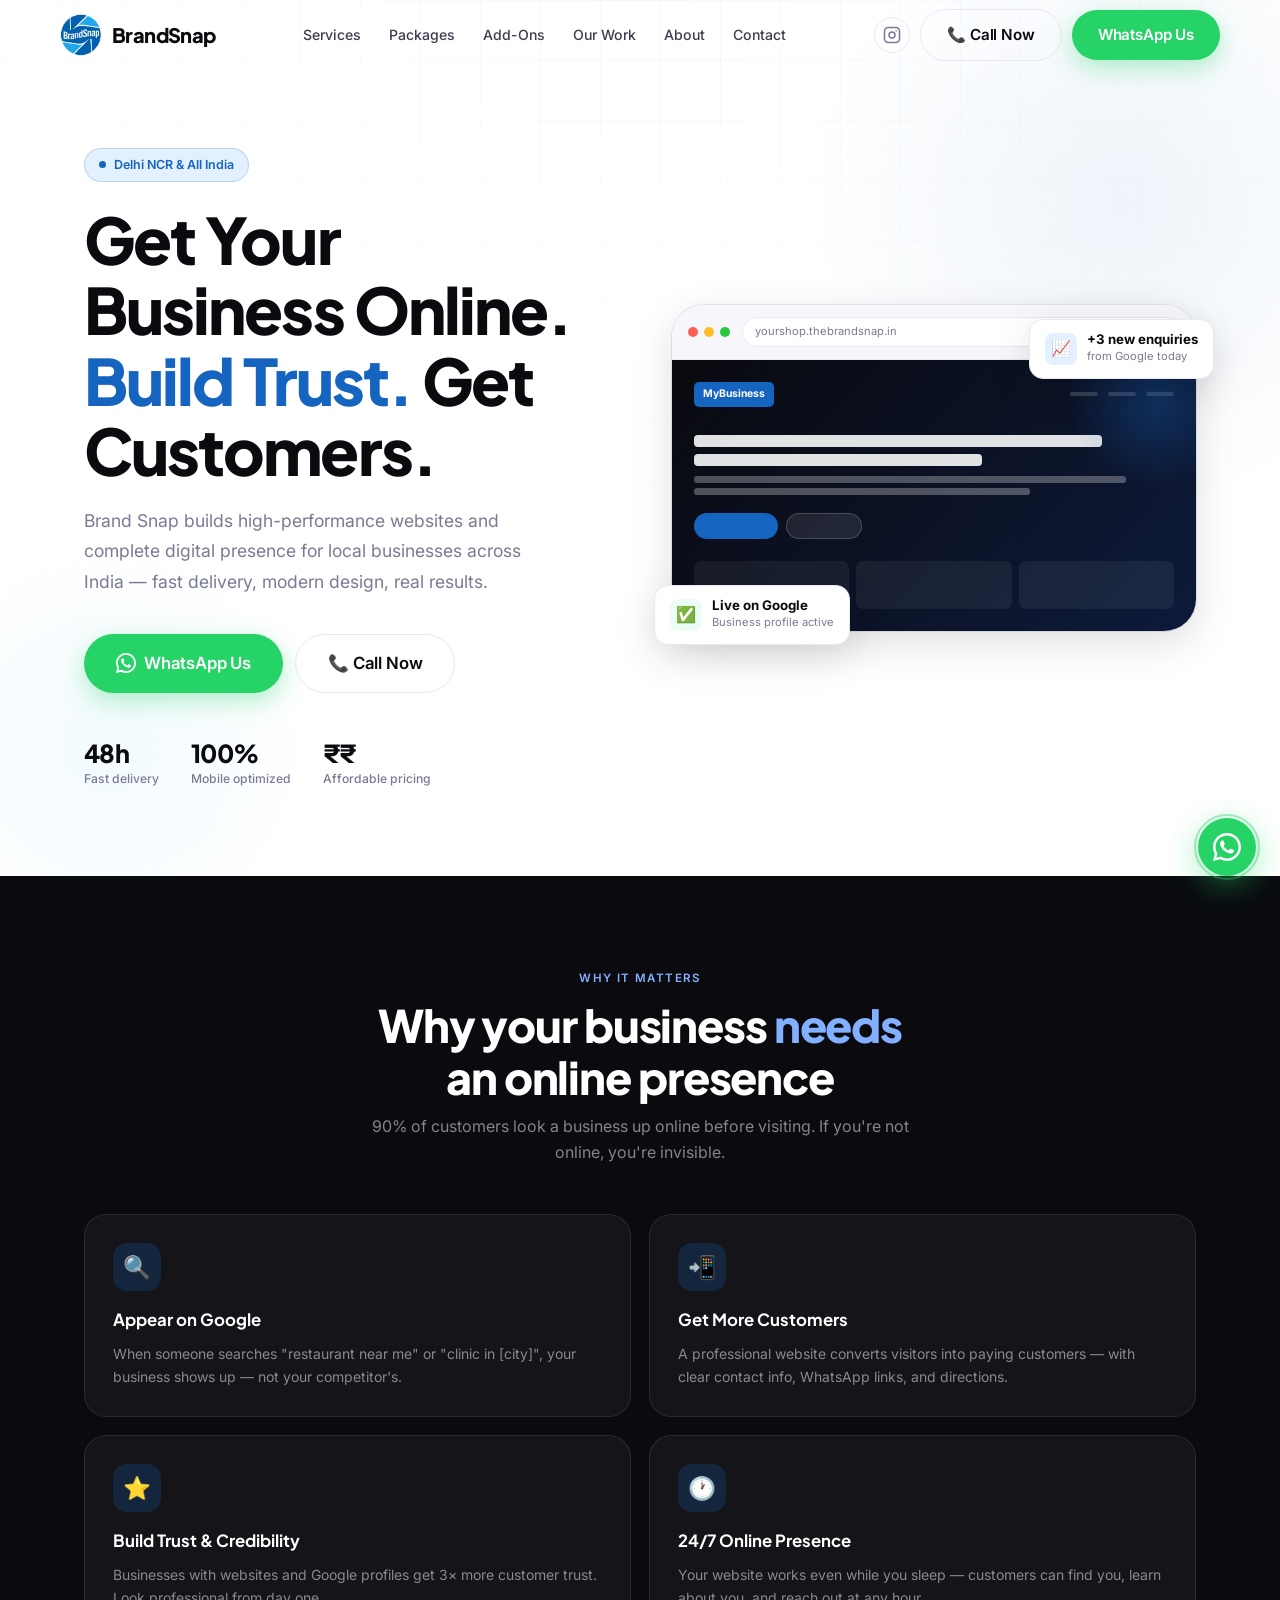
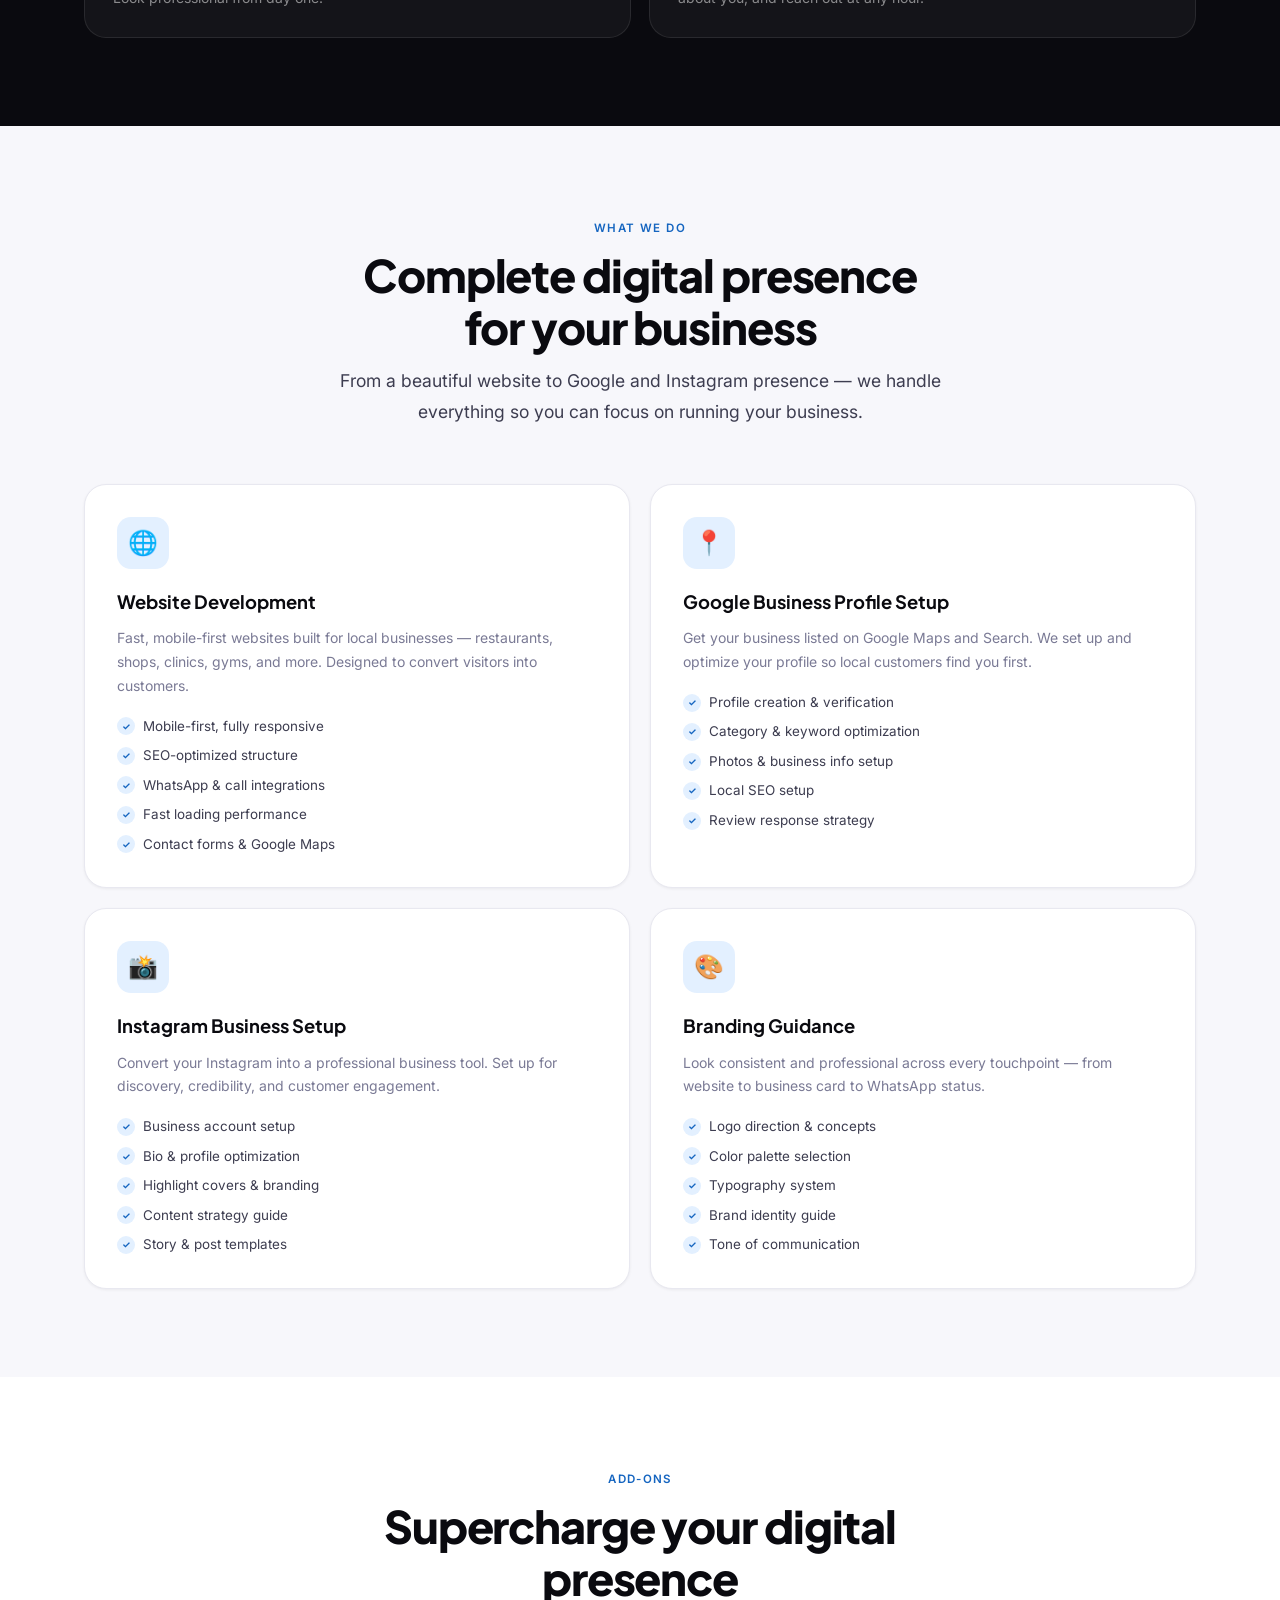
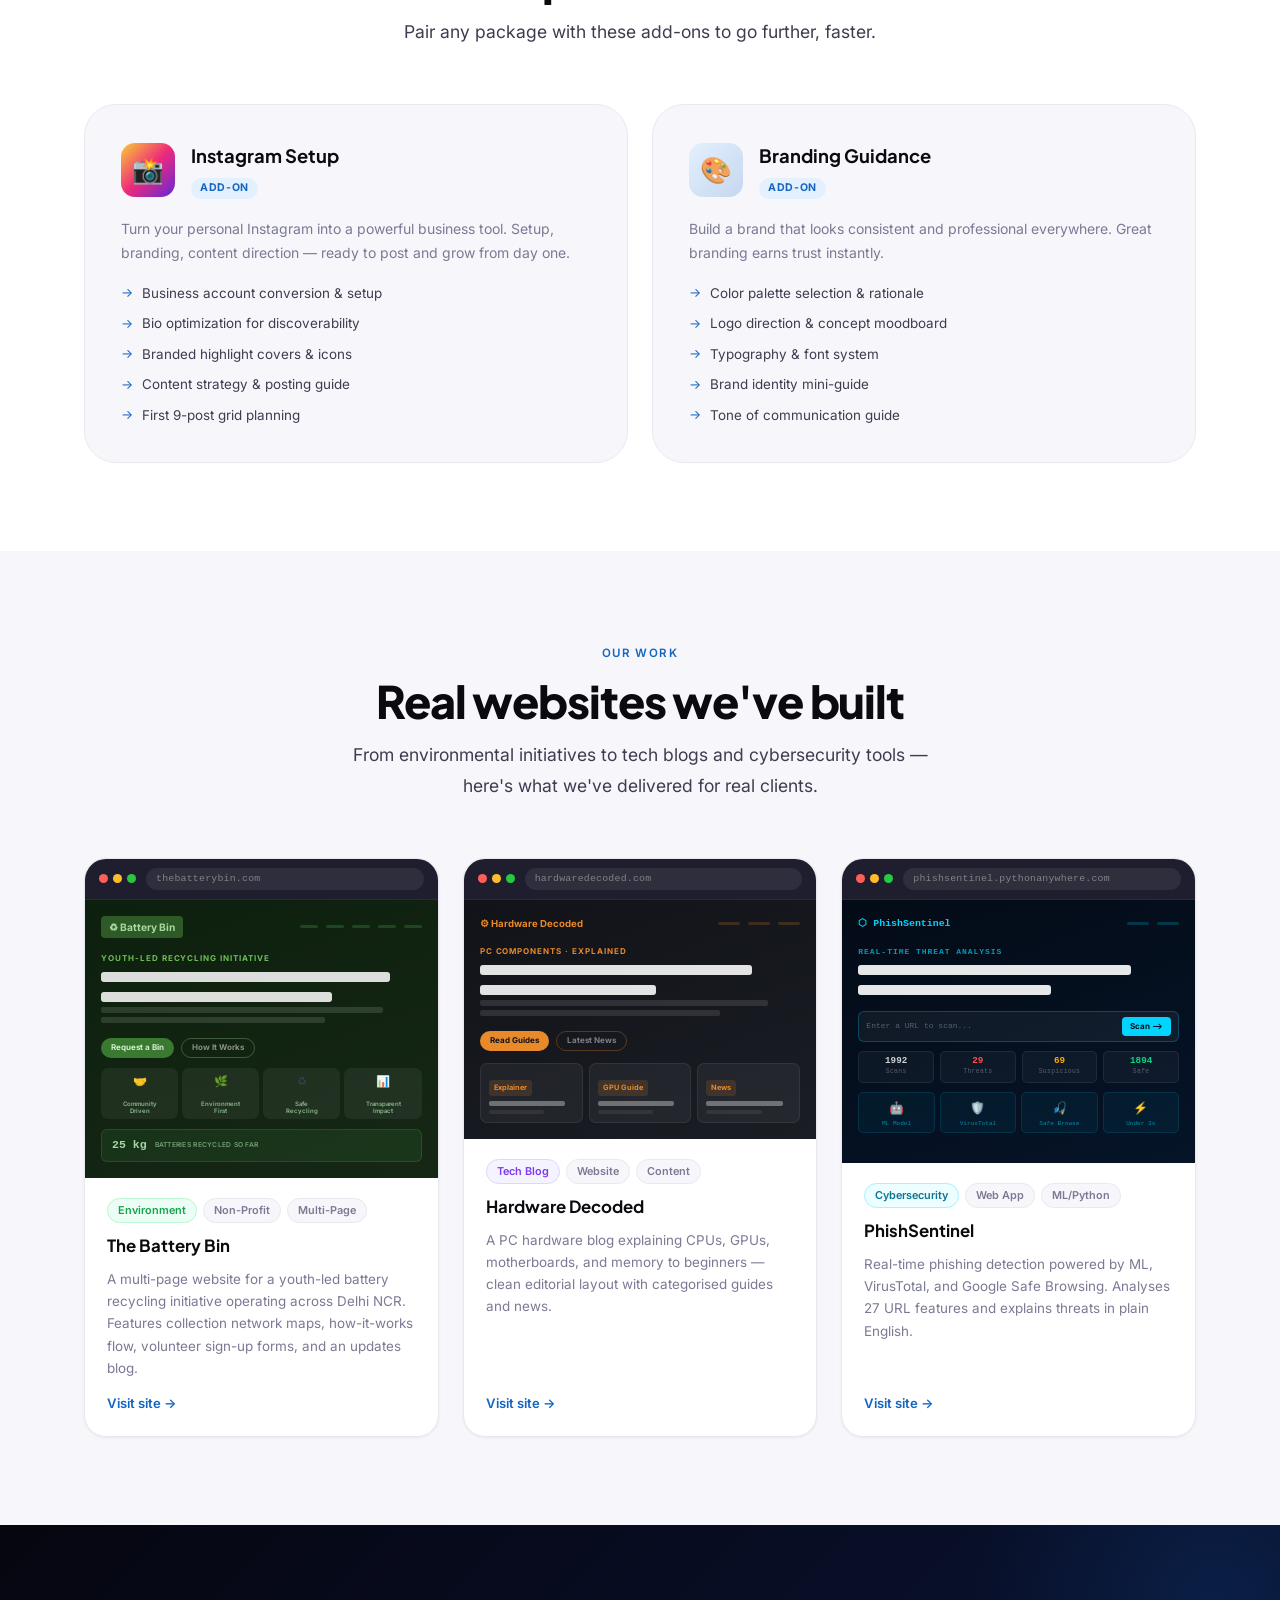
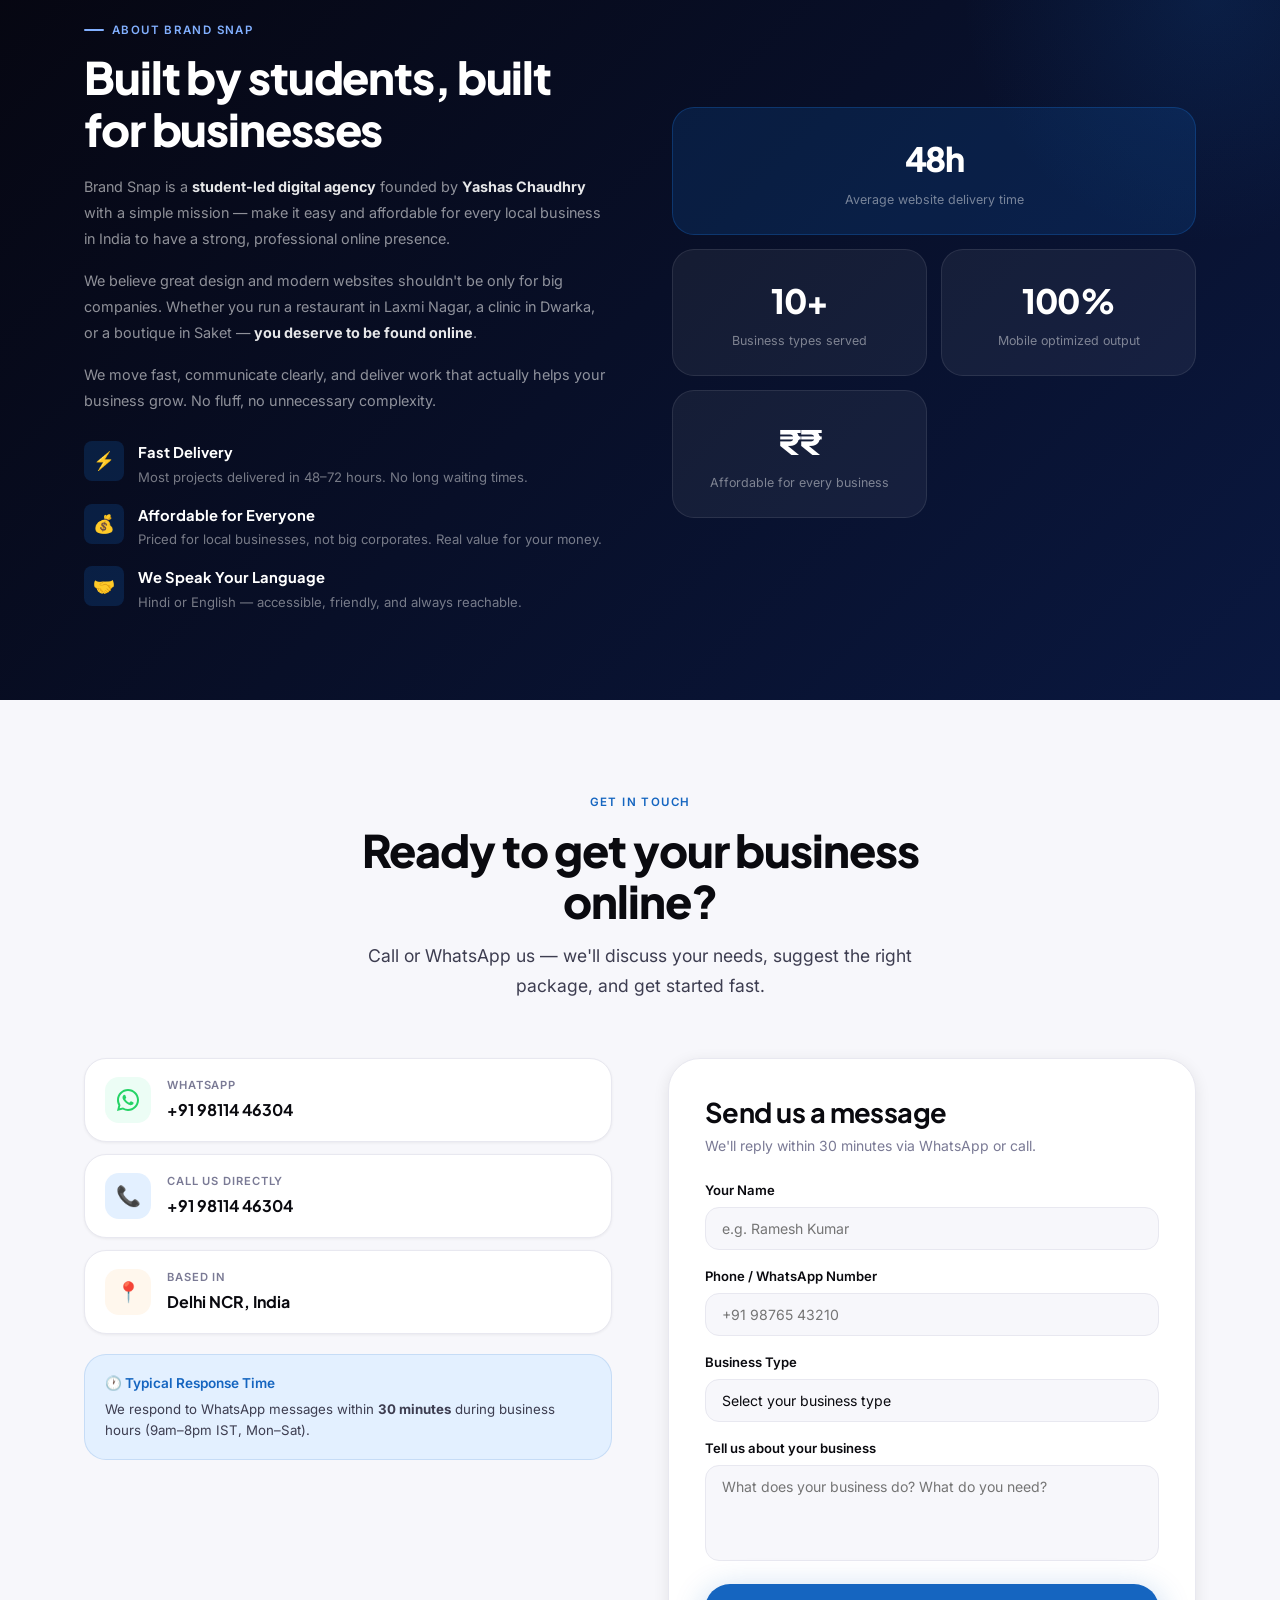
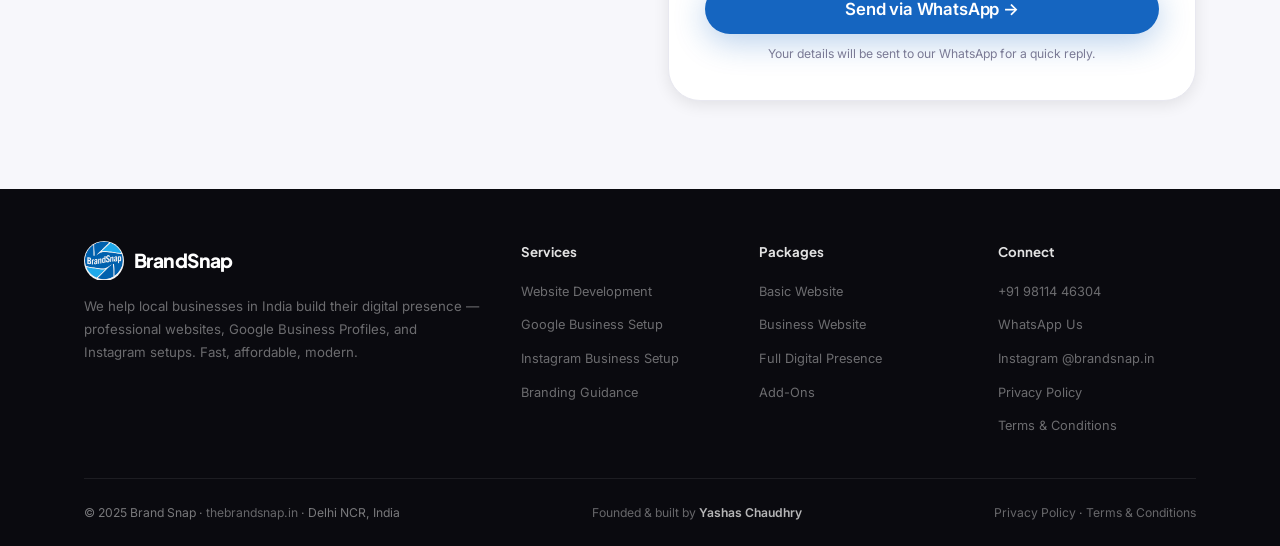
==== commit aadccb66: "Added Insta & Updated Battery Bin card" ====
--- a/index.html
+++ b/index.html
@@ -5,6 +5,7 @@
   <meta name="viewport" content="width=device-width,initial-scale=1.0"/>
   <meta http-equiv="X-UA-Compatible" content="IE=edge"/>
   <title>Brand Snap | Affordable Websites & Digital Presence for Local Businesses in India</title>
+  <link rel="icon" type="image/png" href="favicon.png">
   <meta name="description" content="Brand Snap builds high-performance websites, Google Business Profiles, and Instagram setups for local businesses in Delhi NCR and across India. Fast, affordable, modern. Call +91 98114 46304."/>
   <meta name="keywords" content="website for small business India, affordable business website Delhi NCR, create website for shop online India, Google business profile setup service, Instagram setup for business India, local business website agency"/>
   <meta name="author" content="Brand Snap"/>
@@ -26,6 +27,15 @@
   {"@context":"https://schema.org","@graph":[{"@type":"LocalBusiness","@id":"https://thebrandsnap.in/#business","name":"Brand Snap","description":"Digital agency helping local businesses in India get online with websites, Google Business Profiles, and Instagram setups.","url":"https://thebrandsnap.in","telephone":"+919811446304","logo":"https://thebrandsnap.in/logo.png","founder":{"@type":"Person","name":"Yashas Chaudhry"},"address":{"@type":"PostalAddress","addressLocality":"Delhi","addressRegion":"Delhi","addressCountry":"IN"},"areaServed":{"@type":"Country","name":"India"},"priceRange":"₹₹","sameAs":["https://wa.me/919811446304"]},{"@type":"Service","name":"Website Development for Small Businesses","provider":{"@id":"https://thebrandsnap.in/#business"},"areaServed":"India"},{"@type":"Service","name":"Google Business Profile Setup","provider":{"@id":"https://thebrandsnap.in/#business"},"areaServed":"India"}]}
   </script>
 </head>
+<!-- Google tag (gtag.js) -->
+<script async src="https://www.googletagmanager.com/gtag/js?id=G-7RVVG1B2ZQ"></script>
+<script>
+  window.dataLayer = window.dataLayer || [];
+  function gtag(){dataLayer.push(arguments);}
+  gtag('js', new Date());
+
+  gtag('config', 'G-7RVVG1B2ZQ');
+</script>
 <body>
 
   <nav id="navbar" role="navigation" aria-label="Main navigation">
@@ -43,6 +53,9 @@
         <li><a href="#contact">Contact</a></li>
       </ul>
       <div class="nav-cta">
+        <a href="https://www.instagram.com/brandsnap.in" class="nav-insta" target="_blank" rel="noopener" aria-label="Brand Snap on Instagram">
+          <svg width="18" height="18" viewBox="0 0 24 24" fill="none" stroke="currentColor" stroke-width="2" stroke-linecap="round" stroke-linejoin="round"><rect x="2" y="2" width="20" height="20" rx="5" ry="5"/><circle cx="12" cy="12" r="4"/><circle cx="17.5" cy="6.5" r="1" fill="currentColor" stroke="none"/></svg>
+        </a>
         <a href="tel:+919811446304" class="btn btn-outline">📞 Call Now</a>
         <a href="https://wa.me/919811446304?text=Hi%20Brand%20Snap%2C%20I%20want%20a%20website%20for%20my%20business" class="btn btn-wa" target="_blank" rel="noopener">WhatsApp Us</a>
       </div>
@@ -58,6 +71,7 @@
     <a href="#work">Our Work</a>
     <a href="#about">About</a>
     <a href="#contact">Contact</a>
+    <a href="https://www.instagram.com/brandsnap.in" target="_blank" rel="noopener" style="color:var(--accent);font-weight:600">📷 @brandsnap.in on Instagram</a>
     <div class="mobile-ctas">
       <a href="tel:+919811446304" class="btn btn-outline">📞 Call Now</a>
       <a href="https://wa.me/919811446304?text=Hi%20Brand%20Snap%2C%20I%20want%20a%20website" class="btn btn-wa" target="_blank" rel="noopener">WhatsApp</a>
@@ -199,7 +213,7 @@
         <div class="sec-header" data-reveal>
           <div class="eyebrow">Our Work</div>
           <h2 class="display-lg" id="work-title">Real websites we've built</h2>
-          <p class="lead">From e-commerce stores to tech blogs and cybersecurity tools — here's what we've delivered for real clients.</p>
+          <p class="lead">From environmental initiatives to tech blogs and cybersecurity tools — here's what we've delivered for real clients.</p>
         </div>
         <div class="work-grid">
 
@@ -207,21 +221,57 @@
           <div class="work-card" data-reveal>
             <div class="work-browser-bar"><div class="wb-dots"><span class="dot-r"></span><span class="dot-y"></span><span class="dot-g"></span></div><div class="wb-url">thebatterybin.com</div></div>
             <div class="work-screen battery-screen">
-              <div class="ws-nav"><div class="ws-logo battery-logo">⚡ BatteryBin</div><div class="ws-nav-links"><span></span><span></span><span></span></div></div>
-              <div class="ws-eyebrow battery-eyebrow">PREMIUM BATTERIES</div>
-              <div class="ws-h1 battery-h1"></div><div class="ws-h1 battery-h1" style="width:70%;margin-top:5px"></div>
-              <div class="ws-sub battery-sub"></div><div class="ws-sub battery-sub" style="width:65%"></div>
-              <div class="ws-btns"><div class="ws-btn battery-btn-a">Shop Now</div><div class="ws-btn battery-btn-b">Learn More</div></div>
-              <div class="ws-cards">
-                <div class="ws-card battery-card"><div class="wc-ico">🔋</div><div class="wc-line battery-h1" style="height:5px"></div><div class="wc-line-sm battery-sub" style="height:4px"></div></div>
-                <div class="ws-card battery-card"><div class="wc-ico">⚡</div><div class="wc-line battery-h1" style="height:5px"></div><div class="wc-line-sm battery-sub" style="height:4px"></div></div>
-                <div class="ws-card battery-card"><div class="wc-ico">🔌</div><div class="wc-line battery-h1" style="height:5px"></div><div class="wc-line-sm battery-sub" style="height:4px"></div></div>
+              <!-- Nav: logo + 5 nav links matching actual site -->
+              <div class="ws-nav">
+                <div class="ws-logo battery-logo">♻ Battery Bin</div>
+                <div class="ws-nav-links">
+                  <span style="background:rgba(56,142,60,.35);width:18px"></span>
+                  <span style="background:rgba(56,142,60,.35);width:18px"></span>
+                  <span style="background:rgba(56,142,60,.35);width:18px"></span>
+                  <span style="background:rgba(56,142,60,.35);width:18px"></span>
+                  <span style="background:rgba(56,142,60,.35);width:18px"></span>
+                </div>
+              </div>
+              <!-- Hero headline matching actual site -->
+              <div class="ws-eyebrow battery-eyebrow">YOUTH-LED RECYCLING INITIATIVE</div>
+              <div class="ws-h1 battery-h1" style="width:90%"></div>
+              <div class="ws-h1 battery-h1" style="width:72%;margin-top:5px"></div>
+              <div class="ws-sub battery-sub" style="width:88%"></div>
+              <div class="ws-sub battery-sub" style="width:70%"></div>
+              <!-- CTAs matching actual site -->
+              <div class="ws-btns">
+                <div class="ws-btn battery-btn-a">Request a Bin</div>
+                <div class="ws-btn battery-btn-b">How It Works</div>
+              </div>
+              <!-- 4 core values cards matching actual site -->
+              <div class="ws-cards" style="grid-template-columns:repeat(4,1fr);gap:4px;margin-top:10px">
+                <div class="ws-card battery-card" style="padding:5px;align-items:center;text-align:center">
+                  <div class="wc-ico" style="font-size:.7rem">🤝</div>
+                  <div style="font-size:.38rem;color:rgba(165,214,167,.8);font-weight:600;line-height:1.2;margin-top:2px">Community<br>Driven</div>
+                </div>
+                <div class="ws-card battery-card" style="padding:5px;align-items:center;text-align:center">
+                  <div class="wc-ico" style="font-size:.7rem">🌿</div>
+                  <div style="font-size:.38rem;color:rgba(165,214,167,.8);font-weight:600;line-height:1.2;margin-top:2px">Environment<br>First</div>
+                </div>
+                <div class="ws-card battery-card" style="padding:5px;align-items:center;text-align:center">
+                  <div class="wc-ico" style="font-size:.7rem">♻</div>
+                  <div style="font-size:.38rem;color:rgba(165,214,167,.8);font-weight:600;line-height:1.2;margin-top:2px">Safe<br>Recycling</div>
+                </div>
+                <div class="ws-card battery-card" style="padding:5px;align-items:center;text-align:center">
+                  <div class="wc-ico" style="font-size:.7rem">📊</div>
+                  <div style="font-size:.38rem;color:rgba(165,214,167,.8);font-weight:600;line-height:1.2;margin-top:2px">Transparent<br>Impact</div>
+                </div>
+              </div>
+              <!-- Stat bar -->
+              <div class="battery-stat-bar">
+                <span class="battery-stat-num">25 kg</span>
+                <span class="battery-stat-lbl">Batteries Recycled So Far</span>
               </div>
             </div>
             <div class="work-info">
-              <div class="work-tags"><span class="wtag wtag-green">E-commerce</span><span class="wtag">Website</span><span class="wtag">SEO</span></div>
+              <div class="work-tags"><span class="wtag wtag-green">Environment</span><span class="wtag">Non-Profit</span><span class="wtag">Multi-Page</span></div>
               <h3>The Battery Bin</h3>
-              <p>A clean, conversion-focused e-commerce website for a battery retail business — product catalogue, category pages, and WhatsApp order integration.</p>
+              <p>A multi-page website for a youth-led battery recycling initiative operating across Delhi NCR. Features collection network maps, how-it-works flow, volunteer sign-up forms, and an updates blog.</p>
               <a href="https://thebatterybin.com" target="_blank" rel="noopener" class="work-link">Visit site →</a>
             </div>
           </div>
@@ -367,7 +417,7 @@
         </div>
         <div class="footer-col"><h4>Services</h4><ul><li><a href="#services">Website Development</a></li><li><a href="#services">Google Business Setup</a></li><li><a href="#services">Instagram Business Setup</a></li><li><a href="#addons">Branding Guidance</a></li></ul></div>
         <div class="footer-col"><h4>Packages</h4><ul><li><a href="packages.html#basic">Basic Website</a></li><li><a href="packages.html#business">Business Website</a></li><li><a href="packages.html#premium">Full Digital Presence</a></li><li><a href="#addons">Add-Ons</a></li></ul></div>
-        <div class="footer-col"><h4>Legal</h4><ul><li><a href="tel:+919811446304">+91 98114 46304</a></li><li><a href="https://wa.me/919811446304" target="_blank" rel="noopener">WhatsApp Us</a></li><li><a href="privacy.html">Privacy Policy</a></li><li><a href="terms.html">Terms &amp; Conditions</a></li></ul></div>
+        <div class="footer-col"><h4>Connect</h4><ul><li><a href="tel:+919811446304">+91 98114 46304</a></li><li><a href="https://wa.me/919811446304" target="_blank" rel="noopener">WhatsApp Us</a></li><li><a href="https://www.instagram.com/brandsnap.in" target="_blank" rel="noopener">Instagram @brandsnap.in</a></li><li><a href="privacy.html">Privacy Policy</a></li><li><a href="terms.html">Terms &amp; Conditions</a></li></ul></div>
       </div>
       <div class="footer-bottom">
         <p>© 2025 Brand Snap · <a href="https://thebrandsnap.in">thebrandsnap.in</a> · Delhi NCR, India</p>
--- a/style.css
+++ b/style.css
@@ -450,3 +450,51 @@
 [data-reveal-delay="4"]{transition-delay:.32s}
 @media(prefers-reduced-motion:reduce){[data-reveal]{opacity:1;transform:none;transition:none}.wa-ring,.pulse{animation:none}}
 @media(max-width:768px){section{padding:60px 0}.pkg-hero,.legal-hero{padding-top:110px}}
+
+/* ── Battery Bin recycling stat bar ── */
+.battery-stat-bar {
+  display: flex;
+  align-items: center;
+  gap: 8px;
+  margin-top: 10px;
+  background: rgba(56,142,60,.15);
+  border: 1px solid rgba(56,142,60,.3);
+  border-radius: 6px;
+  padding: 6px 10px;
+}
+
+.battery-stat-num {
+  font-family: monospace;
+  font-size: .72rem;
+  font-weight: 800;
+  color: #a5d6a7;
+}
+
+.battery-stat-lbl {
+  font-size: .42rem;
+  color: rgba(165,214,167,.65);
+  letter-spacing: .04em;
+  text-transform: uppercase;
+  font-weight: 600;
+}
+
+/* ── Navbar Instagram icon ── */
+.nav-insta {
+  display: flex;
+  align-items: center;
+  justify-content: center;
+  width: 36px;
+  height: 36px;
+  border-radius: var(--radius-full);
+  color: var(--muted);
+  transition: all var(--t);
+  border: 1.5px solid var(--border);
+  flex-shrink: 0;
+}
+
+.nav-insta:hover {
+  color: #E1306C;
+  border-color: #E1306C;
+  background: #fff0f5;
+  transform: scale(1.08);
+}
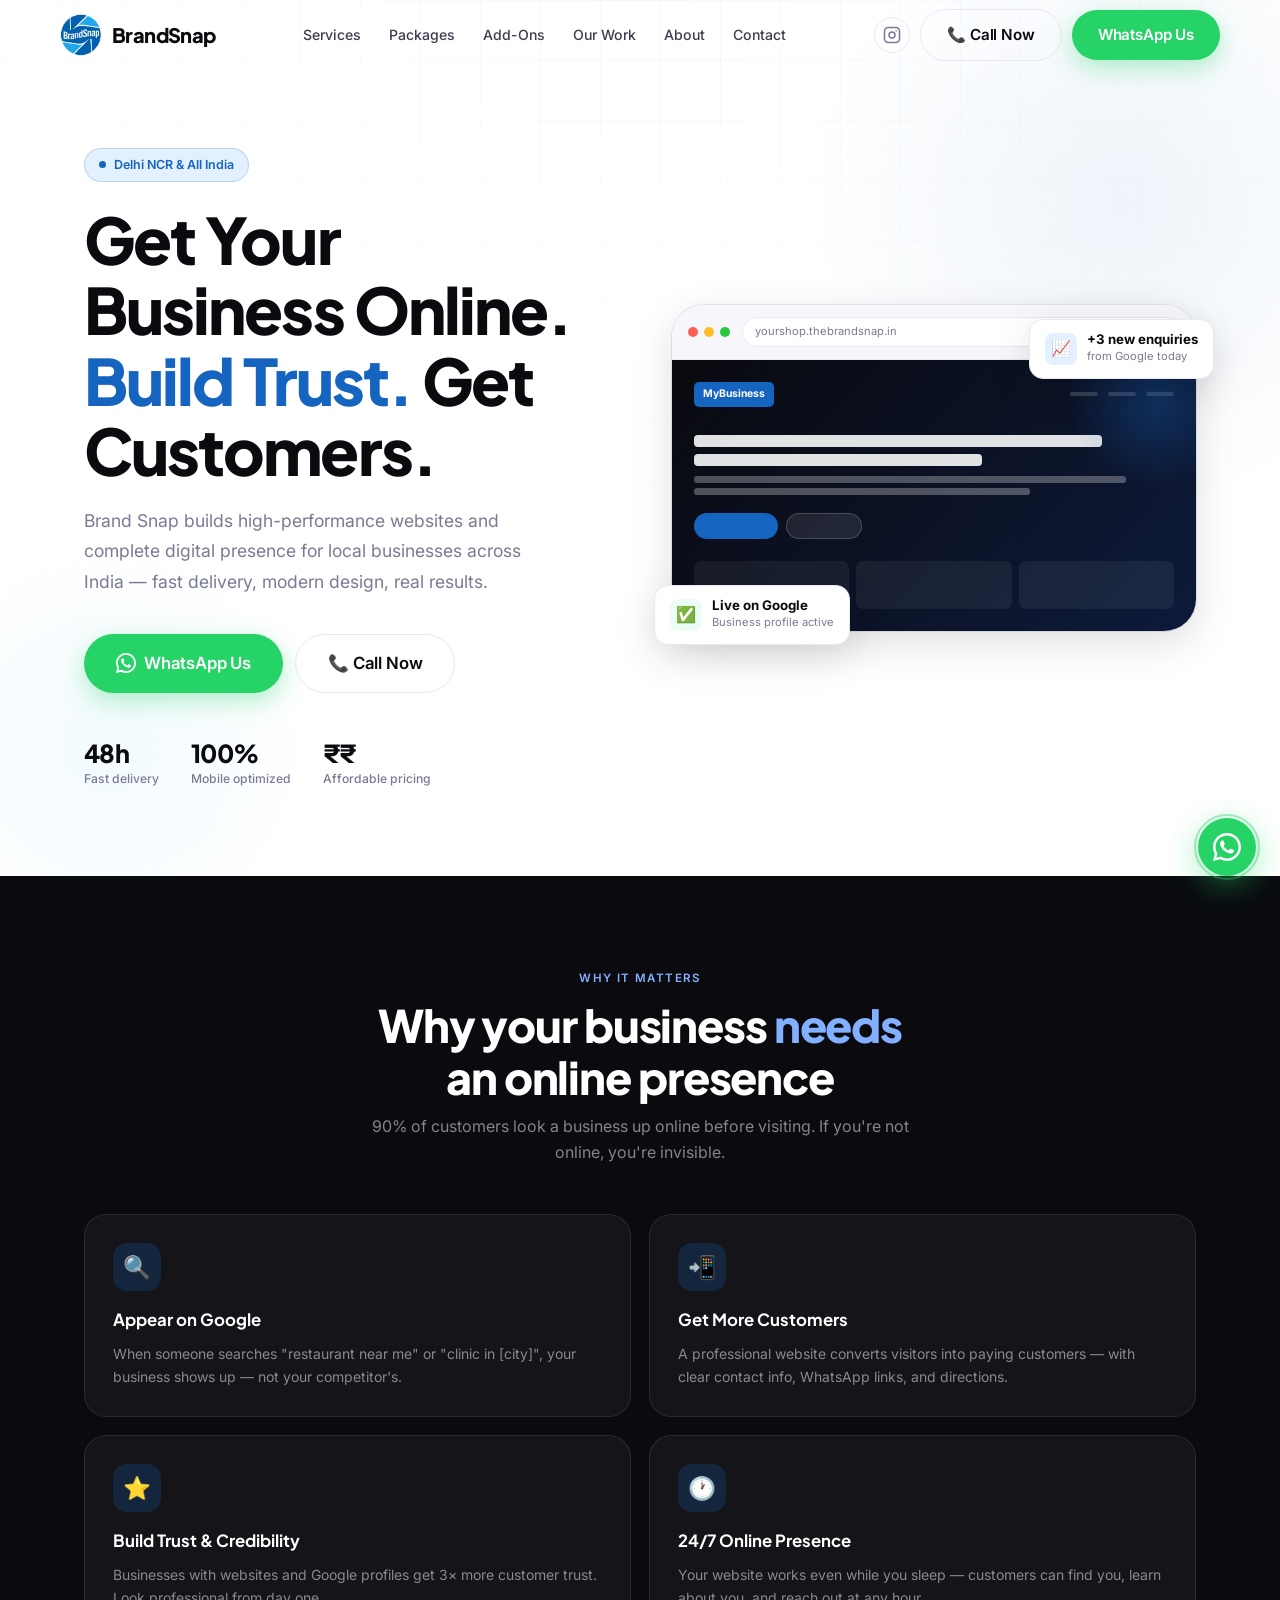
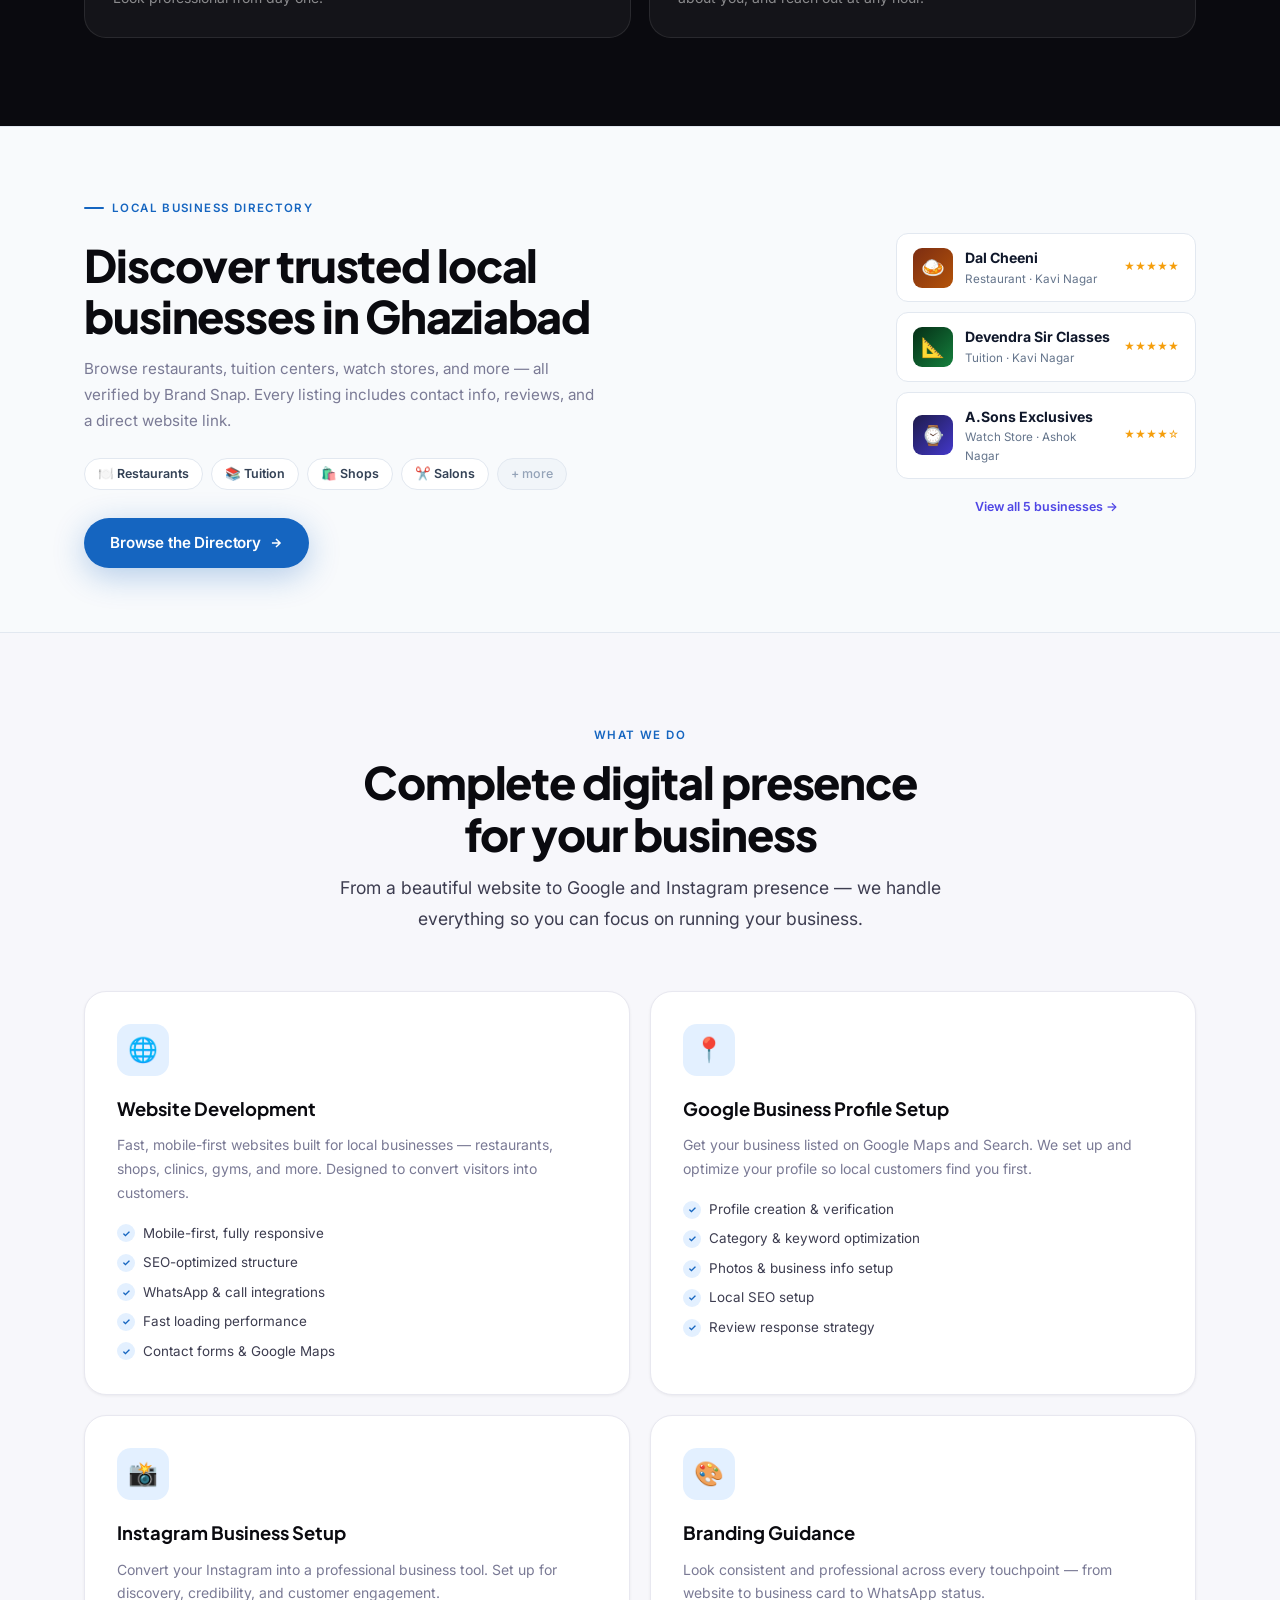
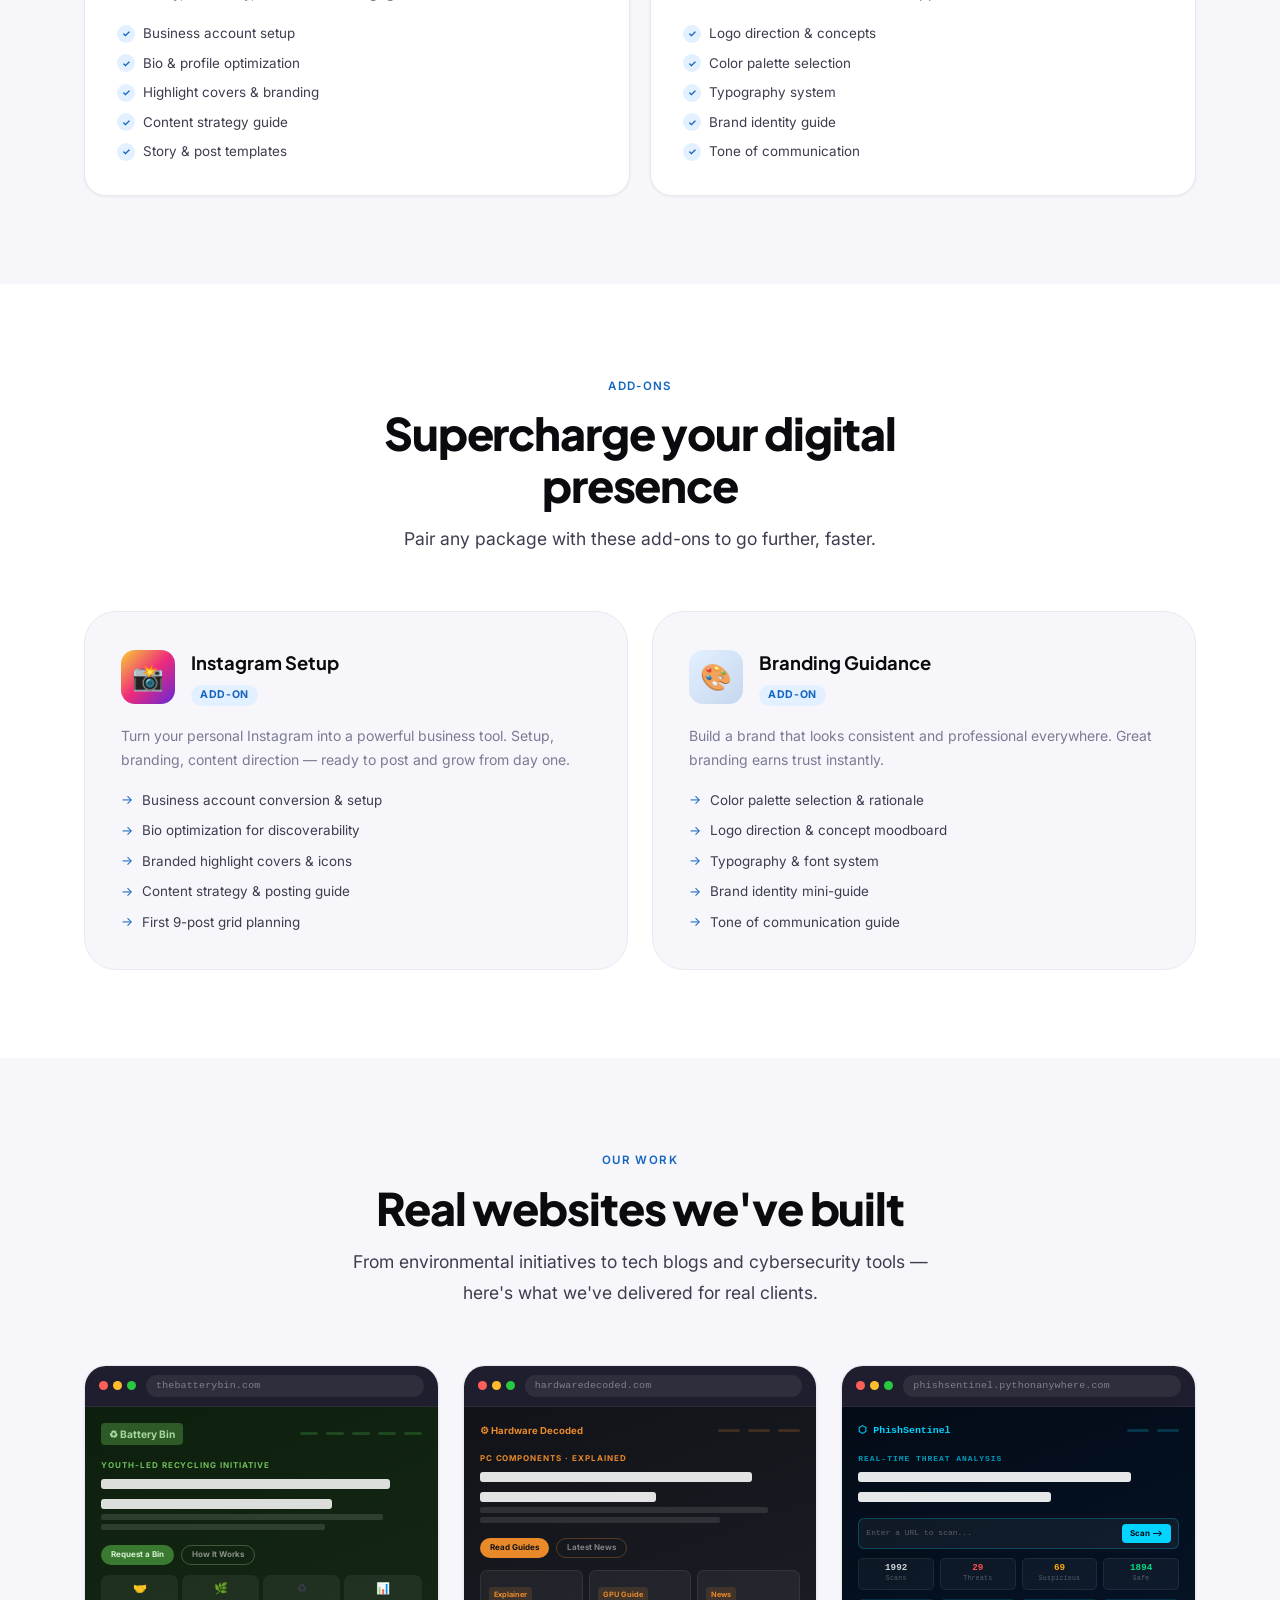
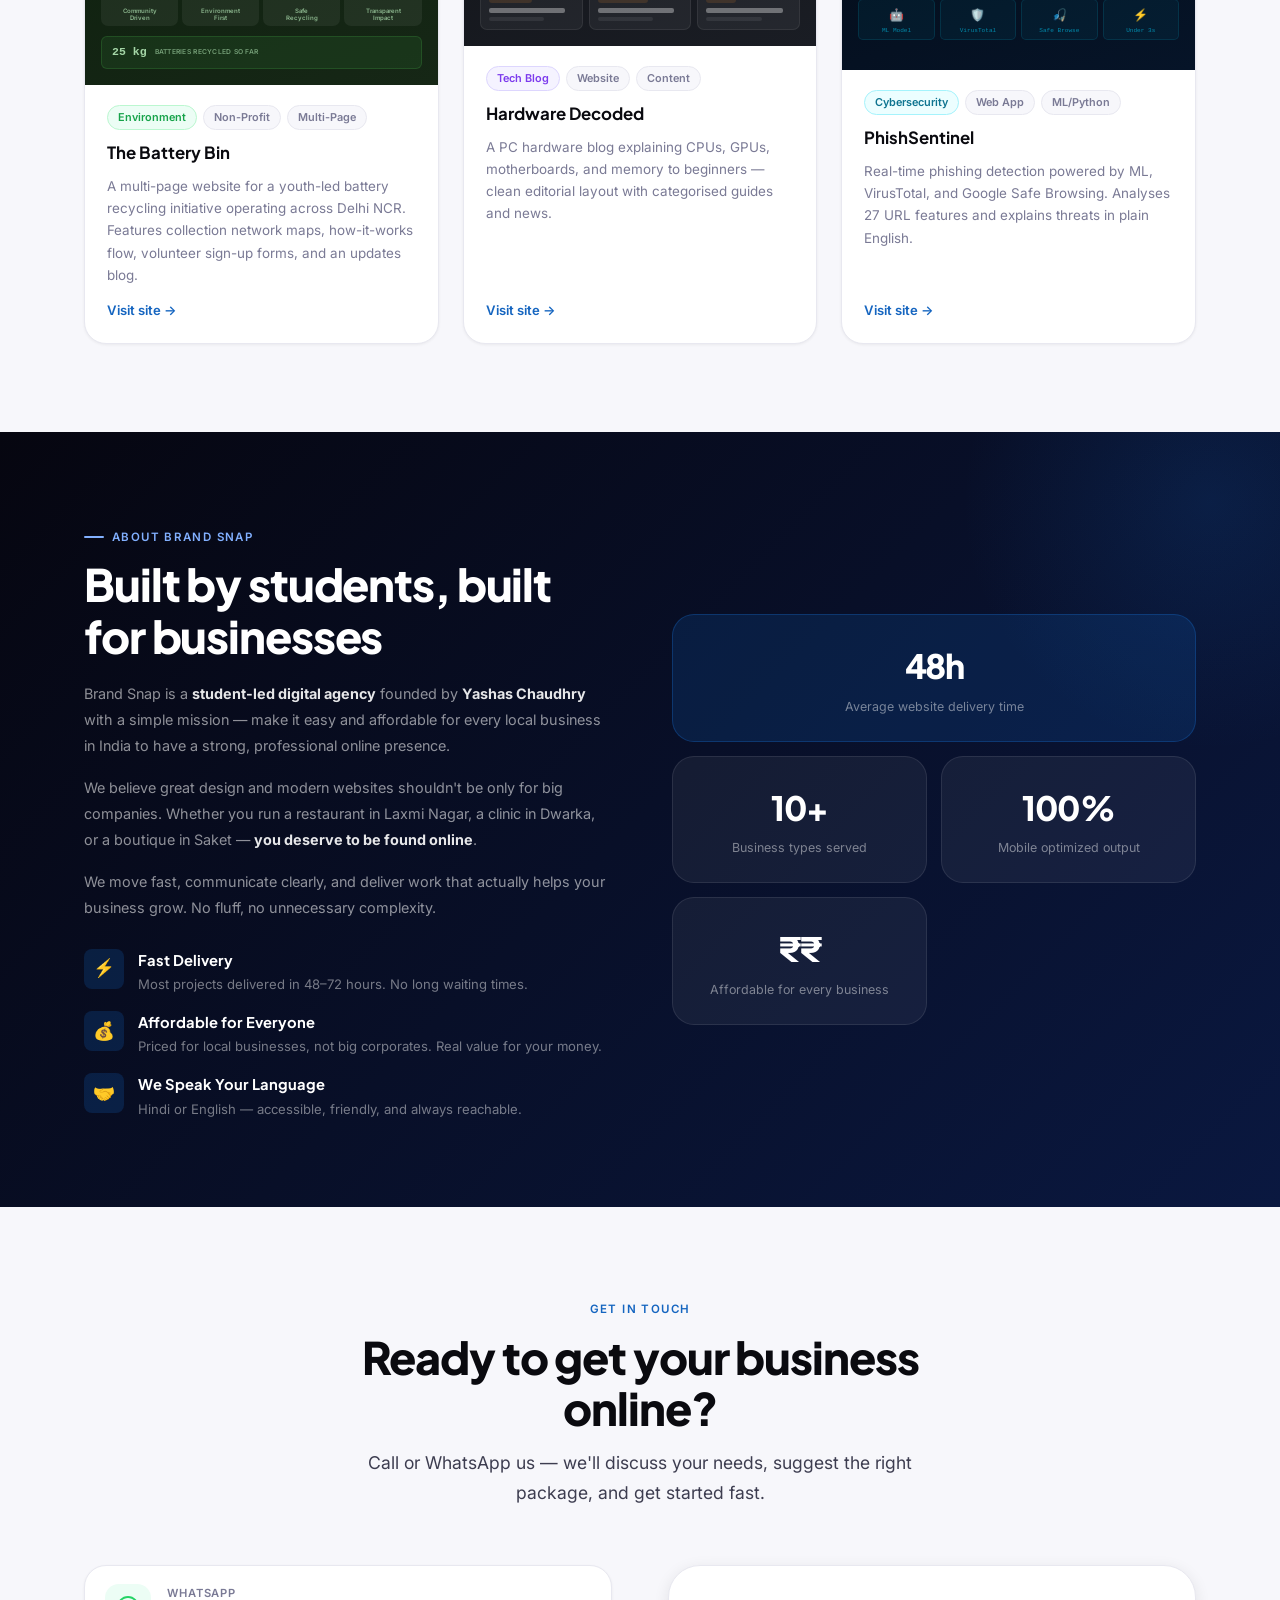
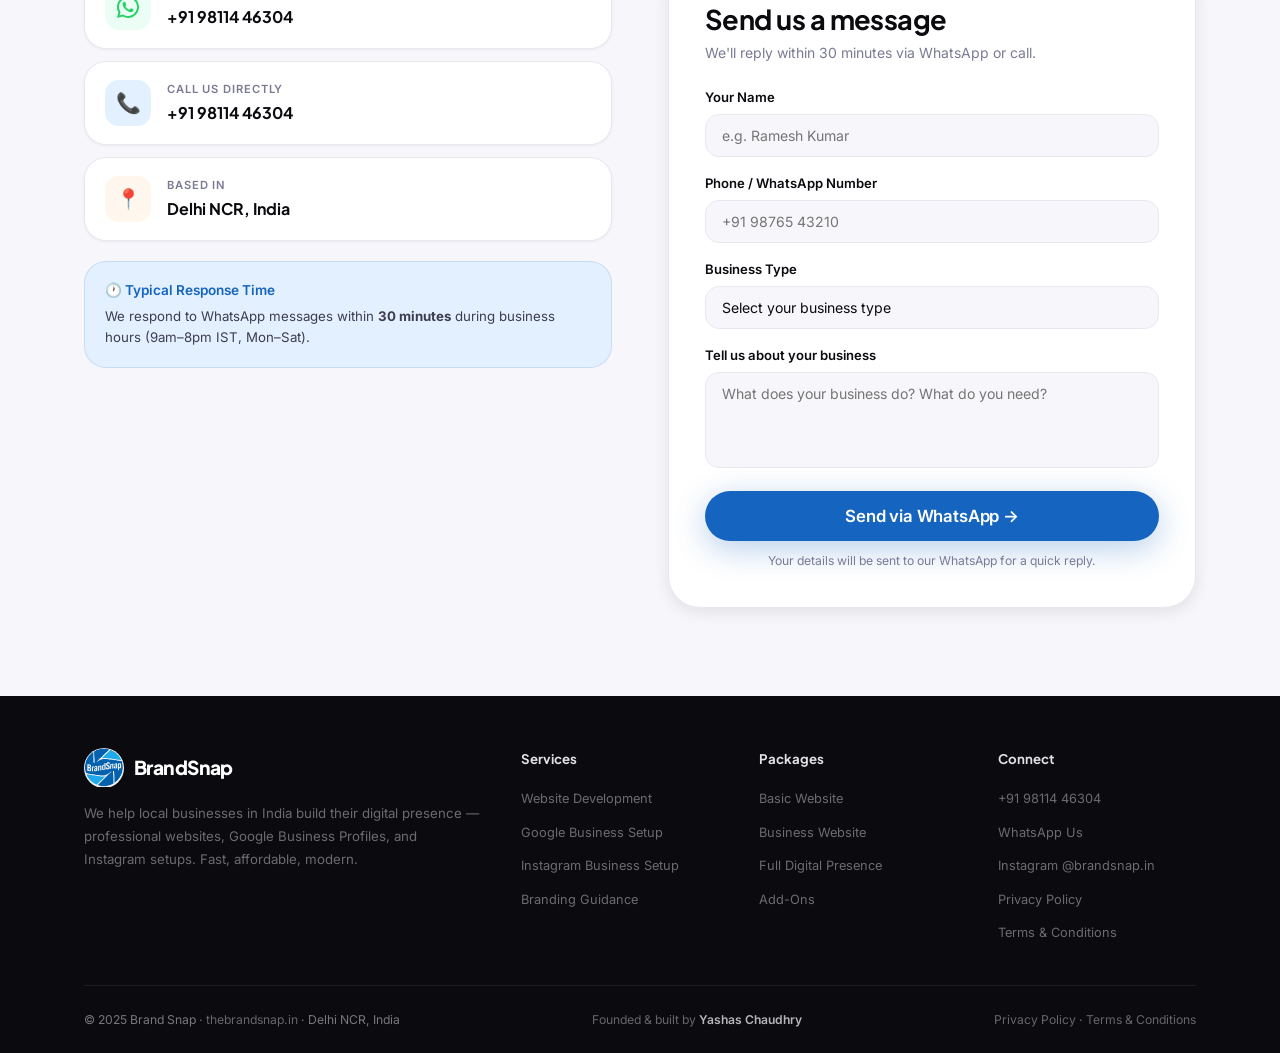
==== commit d92412e2: "Added local directory to index.html" ====
--- a/index.html
+++ b/index.html
@@ -151,6 +151,87 @@
       </div>
     </section>
 
+    <!--
+=======================================================
+  BRAND SNAP — index.html patch
+  Two small additions to link to local-businesses.html
+=======================================================
+
+──────────────────────────────────────────────────────
+-->
+
+<!-- LOCAL DIRECTORY TEASER -->
+<section id="directory-teaser" aria-labelledby="dir-teaser-title" style="padding:64px 0;background:#f8fafc;border-top:1px solid #e2e8f0;border-bottom:1px solid #e2e8f0;">
+  <div class="container">
+    <div style="display:flex;align-items:center;justify-content:space-between;flex-wrap:wrap;gap:32px;">
+
+      <!-- Left: text -->
+      <div style="max-width:520px;">
+        <div class="eyebrow">Local Business Directory</div>
+        <h2 class="display-lg" id="dir-teaser-title" style="margin:10px 0 14px;">
+          Discover trusted local businesses in Ghaziabad
+        </h2>
+        <p style="color:var(--muted,#64748b);font-size:.95rem;line-height:1.7;margin-bottom:24px;">
+          Browse restaurants, tuition centers, watch stores, and more — all verified by Brand Snap. Every listing includes contact info, reviews, and a direct website link.
+        </p>
+        <!-- Category pill row -->
+        <div style="display:flex;flex-wrap:wrap;gap:8px;margin-bottom:28px;">
+          <span style="display:inline-flex;align-items:center;gap:5px;background:white;border:1.5px solid #e2e8f0;border-radius:100px;padding:5px 13px;font-size:.78rem;font-weight:600;color:#334155;">🍽️ Restaurants</span>
+          <span style="display:inline-flex;align-items:center;gap:5px;background:white;border:1.5px solid #e2e8f0;border-radius:100px;padding:5px 13px;font-size:.78rem;font-weight:600;color:#334155;">📚 Tuition</span>
+          <span style="display:inline-flex;align-items:center;gap:5px;background:white;border:1.5px solid #e2e8f0;border-radius:100px;padding:5px 13px;font-size:.78rem;font-weight:600;color:#334155;">🛍️ Shops</span>
+          <span style="display:inline-flex;align-items:center;gap:5px;background:white;border:1.5px solid #e2e8f0;border-radius:100px;padding:5px 13px;font-size:.78rem;font-weight:600;color:#334155;">✂️ Salons</span>
+          <span style="display:inline-flex;align-items:center;gap:5px;background:#f1f5f9;border:1.5px solid #e2e8f0;border-radius:100px;padding:5px 13px;font-size:.78rem;font-weight:500;color:#94a3b8;">+ more</span>
+        </div>
+        <a href="local-businesses.html" class="btn btn-primary" style="display:inline-flex;align-items:center;gap:8px;">
+          Browse the Directory
+          <svg width="14" height="14" fill="none" stroke="currentColor" stroke-width="2.5" viewBox="0 0 24 24"><path d="M5 12h14M12 5l7 7-7 7"/></svg>
+        </a>
+      </div>
+
+      <!-- Right: mini business cards -->
+      <div style="display:flex;flex-direction:column;gap:10px;min-width:260px;max-width:300px;flex:1;">
+
+        <a href="local-businesses.html" style="display:flex;align-items:center;gap:12px;background:white;border:1px solid #e2e8f0;border-radius:12px;padding:13px 16px;text-decoration:none;color:inherit;transition:box-shadow .18s,transform .18s;" onmouseover="this.style.boxShadow='0 4px 16px rgba(0,0,0,.08)';this.style.transform='translateY(-2px)'" onmouseout="this.style.boxShadow='';this.style.transform=''">
+          <div style="width:40px;height:40px;border-radius:9px;background:linear-gradient(135deg,#7c2d12,#b45309);display:flex;align-items:center;justify-content:center;font-size:1.2rem;flex-shrink:0;">🍛</div>
+          <div style="flex:1;min-width:0;">
+            <div style="font-size:.88rem;font-weight:700;color:#0f172a;white-space:nowrap;overflow:hidden;text-overflow:ellipsis;">Dal Cheeni</div>
+            <div style="font-size:.73rem;color:#64748b;">Restaurant · Kavi Nagar</div>
+          </div>
+          <div style="display:flex;gap:1px;flex-shrink:0;font-size:.65rem;color:#f59e0b;">★★★★★</div>
+        </a>
+
+        <a href="local-businesses.html" style="display:flex;align-items:center;gap:12px;background:white;border:1px solid #e2e8f0;border-radius:12px;padding:13px 16px;text-decoration:none;color:inherit;transition:box-shadow .18s,transform .18s;" onmouseover="this.style.boxShadow='0 4px 16px rgba(0,0,0,.08)';this.style.transform='translateY(-2px)'" onmouseout="this.style.boxShadow='';this.style.transform=''">
+          <div style="width:40px;height:40px;border-radius:9px;background:linear-gradient(135deg,#052e16,#15803d);display:flex;align-items:center;justify-content:center;font-size:1.2rem;flex-shrink:0;">📐</div>
+          <div style="flex:1;min-width:0;">
+            <div style="font-size:.88rem;font-weight:700;color:#0f172a;white-space:nowrap;overflow:hidden;text-overflow:ellipsis;">Devendra Sir Classes</div>
+            <div style="font-size:.73rem;color:#64748b;">Tuition · Kavi Nagar</div>
+          </div>
+          <div style="display:flex;gap:1px;flex-shrink:0;font-size:.65rem;color:#f59e0b;">★★★★★</div>
+        </a>
+
+        <a href="local-businesses.html" style="display:flex;align-items:center;gap:12px;background:white;border:1px solid #e2e8f0;border-radius:12px;padding:13px 16px;text-decoration:none;color:inherit;transition:box-shadow .18s,transform .18s;" onmouseover="this.style.boxShadow='0 4px 16px rgba(0,0,0,.08)';this.style.transform='translateY(-2px)'" onmouseout="this.style.boxShadow='';this.style.transform=''">
+          <div style="width:40px;height:40px;border-radius:9px;background:linear-gradient(135deg,#1e1b4b,#4338ca);display:flex;align-items:center;justify-content:center;font-size:1.2rem;flex-shrink:0;">⌚</div>
+          <div style="flex:1;min-width:0;">
+            <div style="font-size:.88rem;font-weight:700;color:#0f172a;white-space:nowrap;overflow:hidden;text-overflow:ellipsis;">A.Sons Exclusives</div>
+            <div style="font-size:.73rem;color:#64748b;">Watch Store · Ashok Nagar</div>
+          </div>
+          <div style="display:flex;gap:1px;flex-shrink:0;font-size:.65rem;color:#f59e0b;">★★★★☆</div>
+        </a>
+
+        <a href="local-businesses.html" style="text-align:center;font-size:.78rem;font-weight:600;color:#4f46e5;padding:8px;display:block;text-decoration:none;">View all 5 businesses →</a>
+      </div>
+
+    </div>
+  </div>
+</section>
+<!-- END LOCAL DIRECTORY TEASER -->
+
+<!--
+=======================================================
+  END OF PATCH
+=======================================================
+-->
+
     <!-- SERVICES -->
     <section id="services" aria-labelledby="services-title">
       <div class="container">
